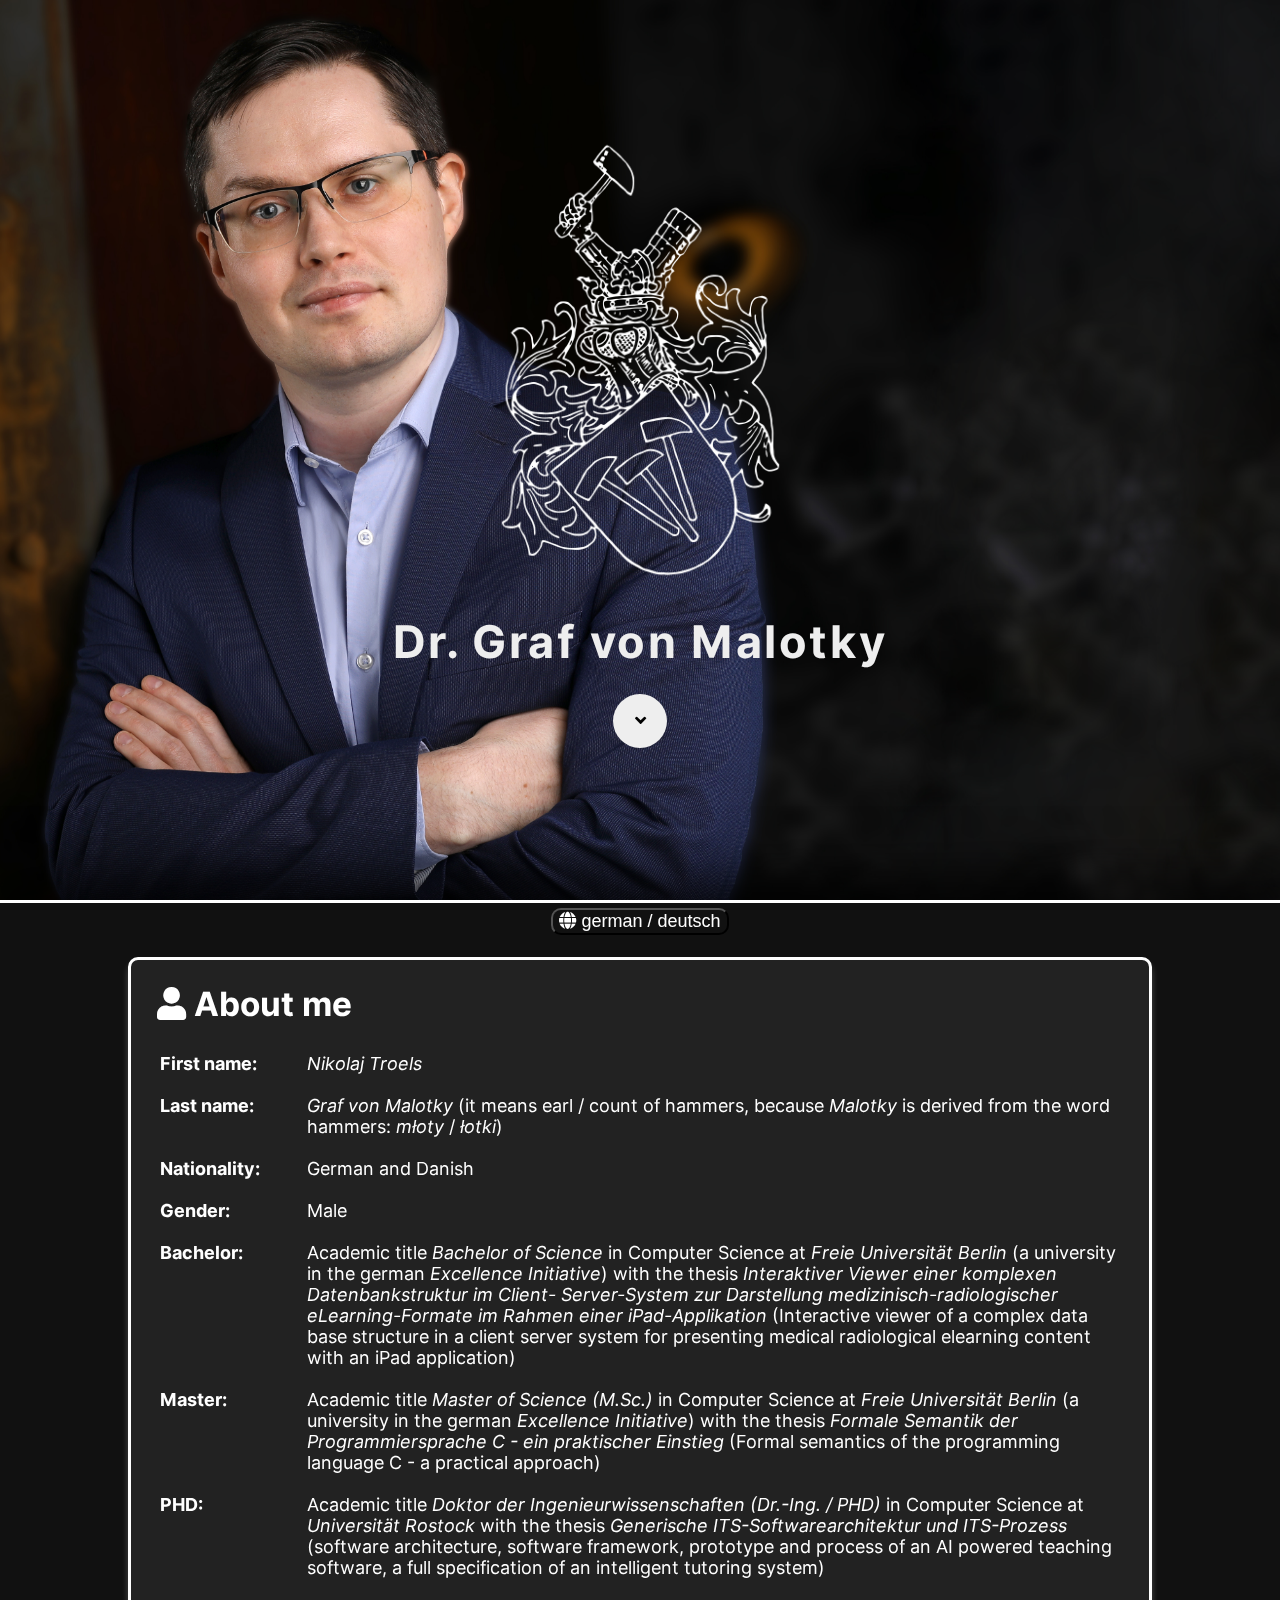
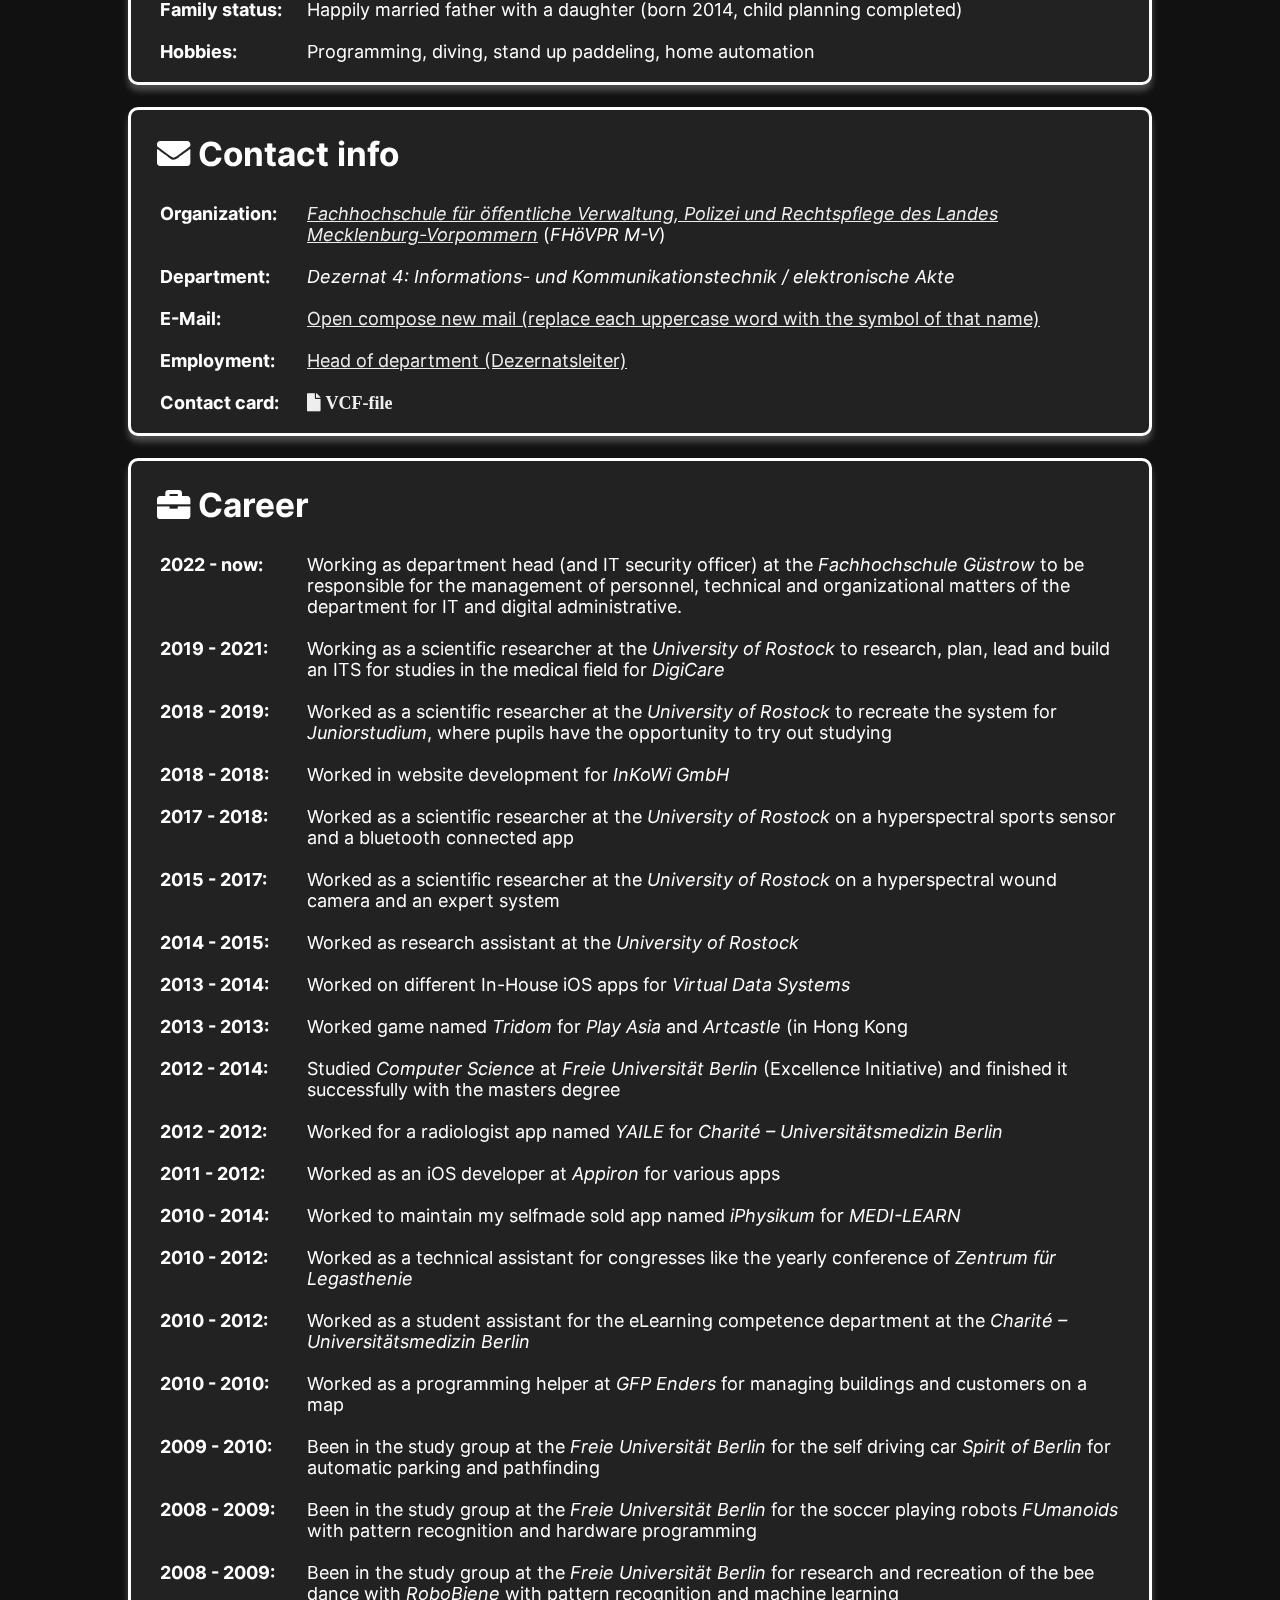
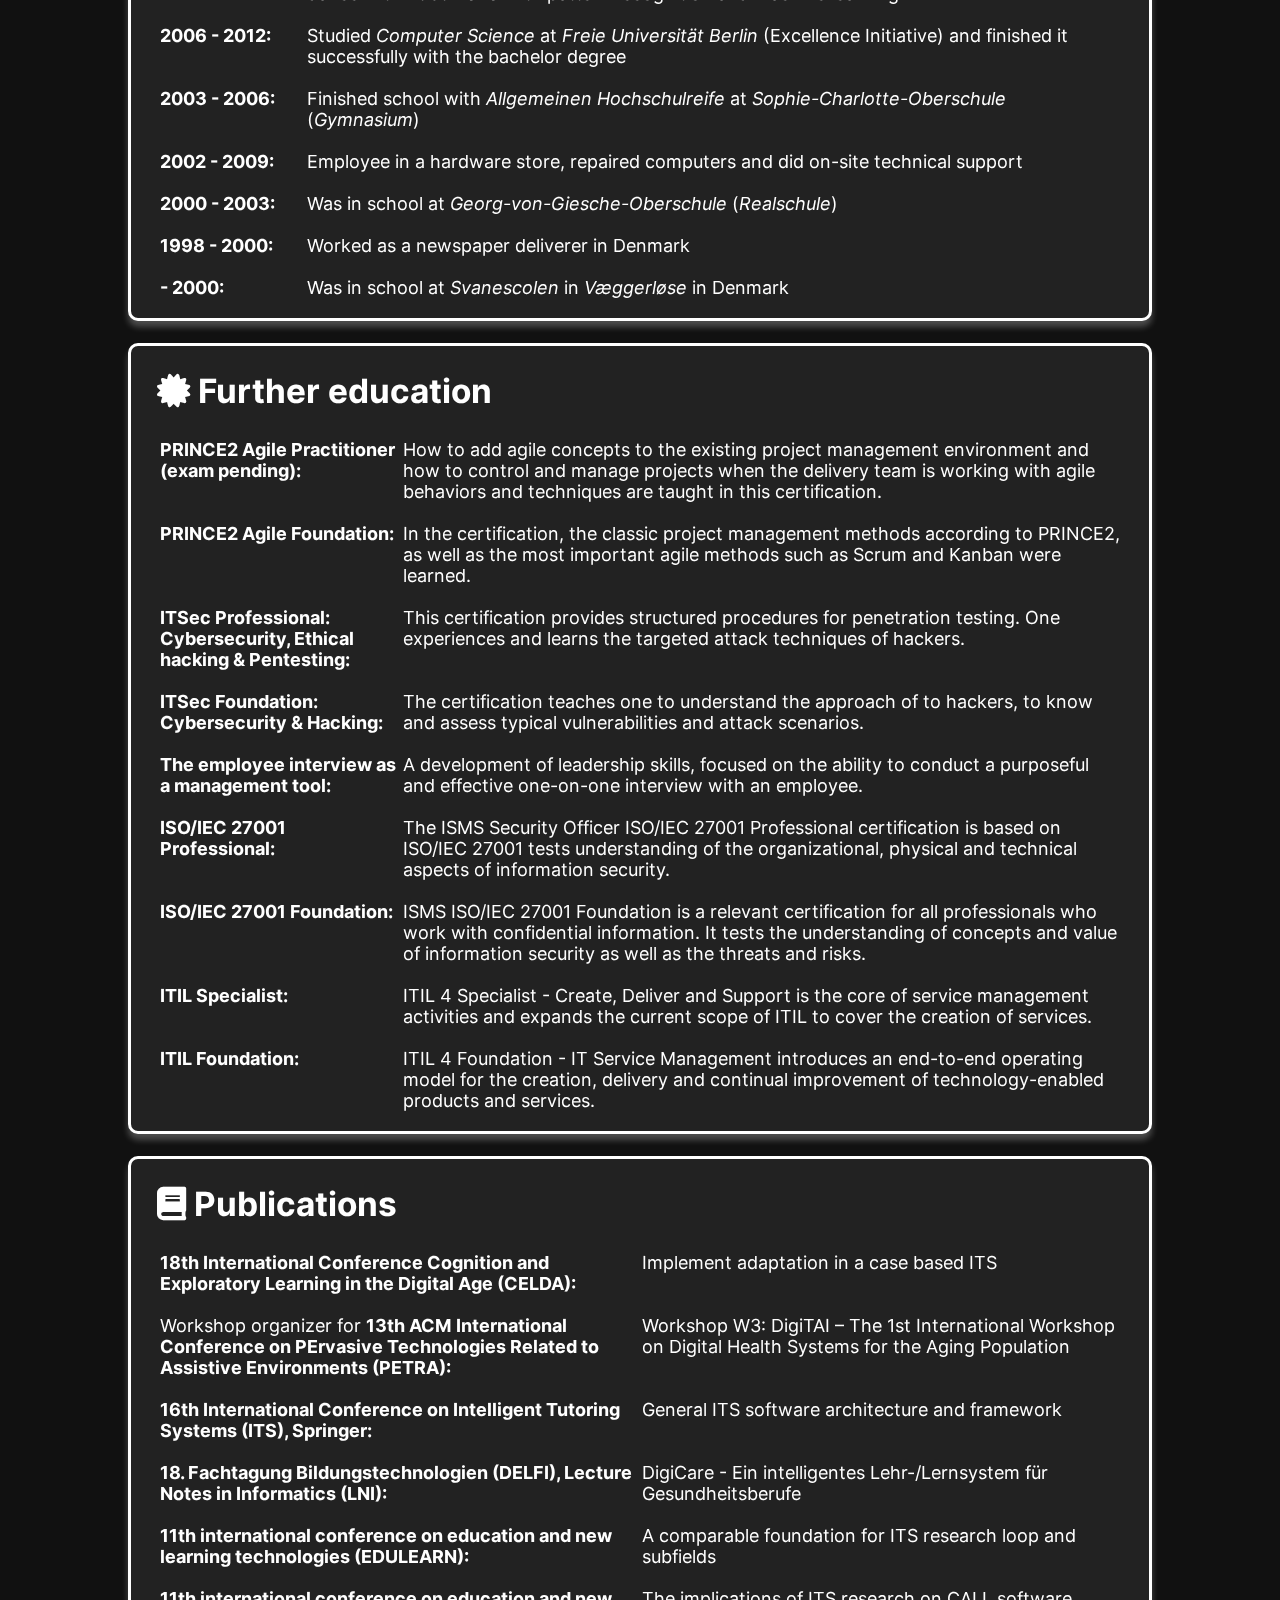
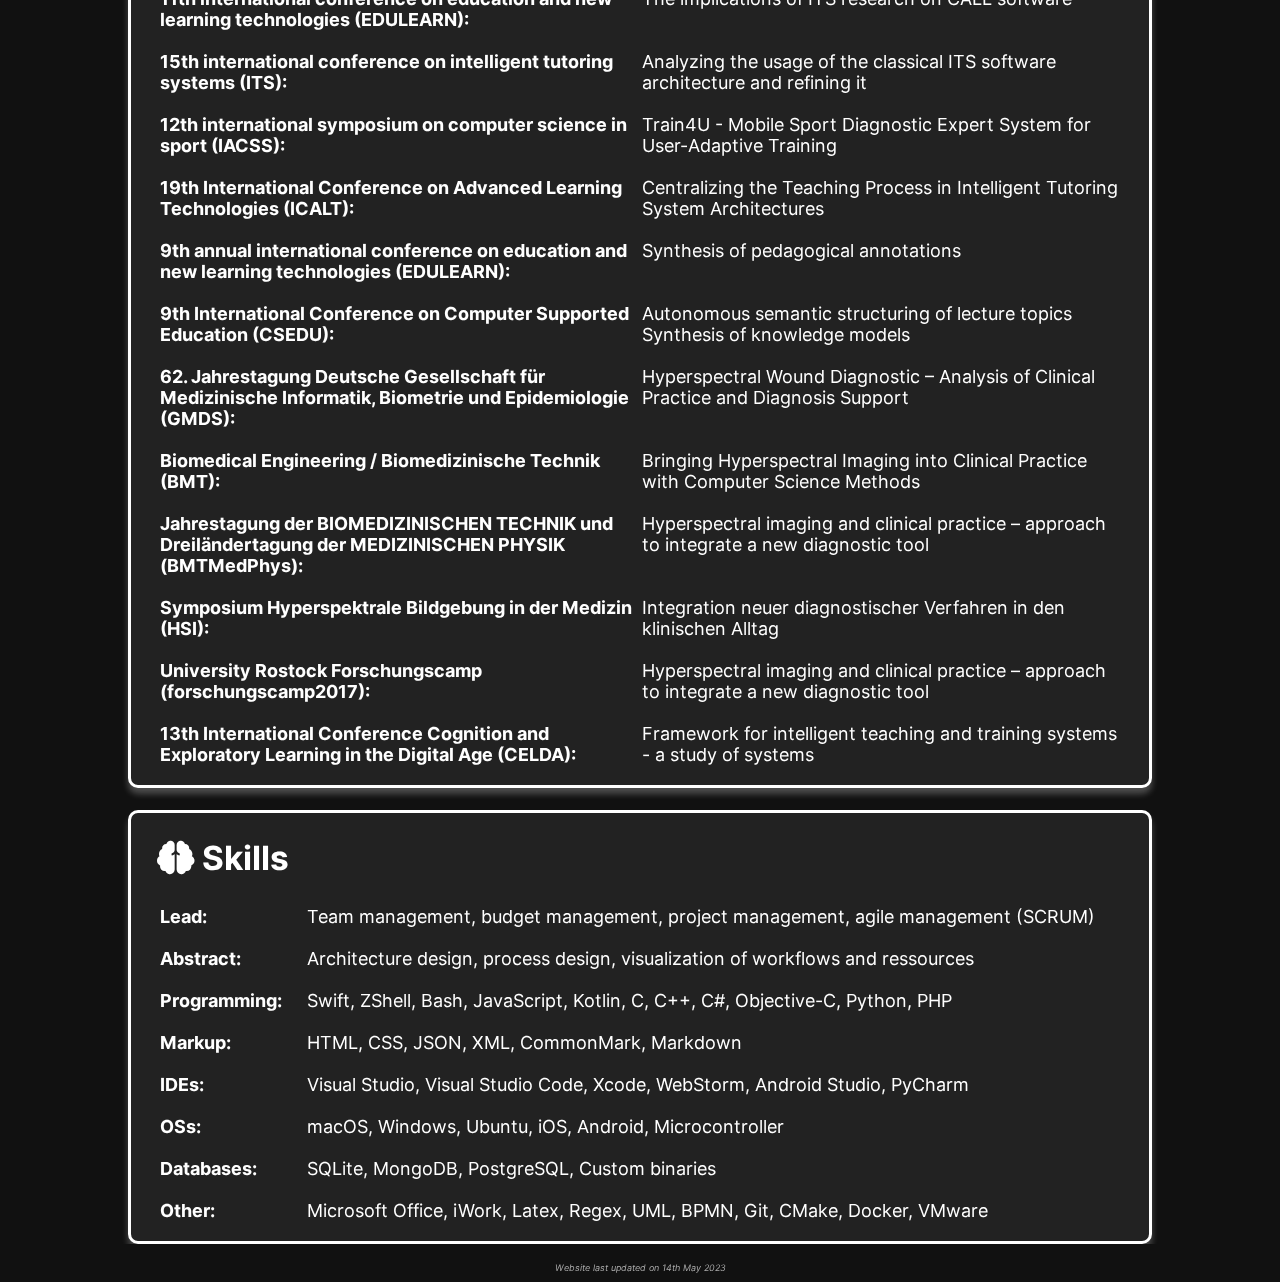
==== index.html @ 024a84c4 "Fixed text error in certificates" ====
<!doctype html>

<html lang="en">

<head>
	<meta charset="UTF-8" />
	<meta name="description" content="This is the homepage of Nikolaj Troels Graf von Malotky." />
	<meta name="robots" content="index, nofollow" />
	<meta name="viewport" content="width=device-width, initial-scale=1.0, maximum-scale=1.0, user-scalable=0" />

	<!-- FavIcon -->
	<link rel="icon" href="images/favicon.ico" type="image/x-icon">

	<!-- Font Awesome v5.2.0 CSS -->
	<link href="font-awesome/css/fontawesome.css" rel="stylesheet" />
	<link href="font-awesome/css/solid.css" rel="stylesheet" /> <!-- Only needed for solid icons -->

	<!-- CSS -->
	<link rel="stylesheet" type="text/css" media="all" href="style.css" />

	<!-- My javascript file -->
	<script type="text/javascript" src="script.js"></script>

	<title>Homepage of Graf von Malotky</title>
</head>

<body onload="initializeWebsite()">
	<!-- Header area -->
	<div id="header-div">
		<div id="center">
			<img id="logo" src="images/emblem-white.png" alt="Stylized family emblem">
			<h1 id="name-h1">Dr. Graf von Malotky</h1>
			<div id="scroll-down-div" class="fade-in" onclick="scrollToMainContent()">
				<i class="fas fa-angle-down"></i>
			</div>
		</div>
		<div id="carousel-div">
			<img srcset="images/background1-w640.png 640w, images/background1-w1080.png 1080w, images/background1-w2000.png 2000w" sizes="(max-width: 640px) 640px, (max-width: 1080px) 1080px, (max-width: 2000px) 2000px">
			<img srcset="images/background2-w640.png 640w, images/background2-w1080.png 1080w, images/background2-w2000.png 2000w" sizes="(max-width: 640px) 640px, (max-width: 1080px) 1080px, (max-width: 2000px) 2000px">
		</div>
	</div>
	
	<!-- Main Content area -->
	<div id="main-content-div">
		<div id="languagediv">
			<button id="languagebutton" onclick="location.href='/index_de.html'"><i class="fas fa-globe"></i> german / deutsch</button>
		</div>

		<div class="section">
			<h1><i class="fas fa-user"></i> About me</h1>
			<table>
				<tr>
					<td class="left15"><strong>First name:</strong></td>
					<td class="right85"><em>Nikolaj Troels</em></td>
				</tr>
				<tr>
					<td><strong>Last name:</strong></td>
					<td><em>Graf von Malotky</em> (it means earl / count of hammers, because <em>Malotky</em> is derived from the word hammers: <em>młoty</em> / <em>łotki</em>)</td>
				</tr>
				<tr>
					<td><strong>Nationality:</strong></td>
					<td>German and Danish</td>
				<tr>
					<td><strong>Gender:</strong></td>
					<td>Male</td>
				</tr>
				<tr>
					<td><strong>Bachelor:</strong></td>
					<td>Academic title <em>Bachelor of Science</em> in Computer Science at <em>Freie Universität Berlin</em> (a university in the german <em>Excellence Initiative</em>) with the thesis <em>Interaktiver Viewer einer komplexen Datenbankstruktur im Client- Server-System zur Darstellung medizinisch-radiologischer eLearning-Formate im Rahmen einer iPad-Applikation</em> (Interactive viewer of a complex data base structure in a client server system for presenting medical radiological elearning content with an iPad application)</td>
				</tr>
				<tr>
					<td><strong>Master:</strong></td>
					<td>Academic title <em>Master of Science (M.Sc.)</em> in Computer Science at <em>Freie Universität Berlin</em> (a university in the german <em>Excellence Initiative</em>) with the thesis <em>Formale Semantik der Programmiersprache C - ein praktischer Einstieg</em> (Formal semantics of the programming language C - a practical approach)</td>
				</tr>
				<tr>
					<td><strong>PHD:</strong></td>
					<td>Academic title <em>Doktor der Ingenieurwissenschaften (Dr.-Ing. / PHD)</em> in Computer Science at <em>Universität Rostock</em> with the thesis <em>Generische ITS-Softwarearchitektur und ITS-Prozess</em> (software architecture, software framework, prototype and process of an AI powered teaching software, a full specification of an intelligent tutoring system)</td>
				</tr>
				<tr>
					<td><strong>Family status:</strong></td>
					<td>Happily married father with a daughter (born 2014, child planning completed)</td>
				</tr>
				<tr>
					<td><strong>Hobbies:</strong></td>
					<td>Programming, diving, stand up paddeling, home automation</td>
				</tr>
			</table>
		</div>

		<div class="section">
			<h1><i class="fas fa-envelope"></i> Contact info</h1>
			<table>
				<tr>
					<td class="left15"><strong>Organization:</strong></td>
					<td class="right85"><a href="https://www.fh-guestrow.de"><em>Fachhochschule für öffentliche Verwaltung, Polizei und Rechtspflege des Landes Mecklenburg-Vorpommern</em></a> (<em>FHöVPR M-V</em>)</td>
				</tr>
				<tr>
					<td><strong>Department:</strong></td>
					<td><em>Dezernat 4: Informations- und Kommunikationstechnik / elektronische Akte</em></td>
				</tr>
				<tr>
					<td><strong>E-Mail:</strong></td>
					<td><a href="mailto:nDOTgrafUNDERSCOREvonUNDERSCOREmalotkyATfhMINUSguestrowDOTde">Open compose new mail (replace each uppercase word with the symbol of that name)</a></td>
				</tr>
				<tr>
					<td><strong>Employment:</strong></td>
					<td><a href="http://www.fh-guestrow.de/hochschule/orgafh/?typ=box">Head of department (Dezernatsleiter)</a></td>
				</tr>
				<tr>
					<td><strong>Contact card:</strong></td>
					<td><a href="contact-card.vcf" download="Graf_von_Malotky.vcf"><i class="fa fa-file"> VCF-file</i></a></td>
				</tr>
			</table>
		</div>

		<div class="section">
			<h1><i class="fas fa-briefcase"></i> Career</h1>
			<table>
				<tr>
					<td class="left15"><strong>2022 - now:</strong></td>
					<td class="right85">Working as department head (and IT security officer) at the <em>Fachhochschule Güstrow</em> to be responsible for the management of personnel, technical and organizational matters of the department for IT and digital administrative.</td>
				</tr>
				<tr>
					<td><strong>2019 - 2021:</strong></td>
					<td>Working as a scientific researcher at the <em>University of Rostock</em> to research, plan, lead and build an ITS for studies in the medical field for <em>DigiCare</em></td>
				</tr>
				<tr>
					<td><strong>2018 - 2019:</strong></td>
					<td>Worked as a scientific researcher at the <em>University of Rostock</em> to recreate the system for <em>Juniorstudium</em>, where pupils have the opportunity to try out studying</td>
				</tr>
				<tr>
					<td><strong>2018 - 2018:</strong></td>
					<td>Worked in website development for <em>InKoWi GmbH</em></td>
				</tr>
				<tr>
					<td><strong>2017 - 2018:</strong></td>
					<td>Worked as a scientific researcher at the <em>University of Rostock</em> on a hyperspectral sports sensor and a bluetooth connected app</td>
				</tr>
				<tr>
					<td><strong>2015 - 2017:</strong></td>
					<td>Worked as a scientific researcher at the <em>University of Rostock</em> on a hyperspectral wound camera and an expert system</td>
				</tr>
				<tr>
					<td><strong>2014 - 2015:</strong></td>
					<td>Worked as research assistant at the <em>University of Rostock</em></td>
				</tr>
				<tr>
					<td><strong>2013 - 2014:</strong></td>
					<td>Worked on different In-House iOS apps for <em>Virtual Data Systems</em></td>
				</tr>
				<tr>
					<td><strong>2013 - 2013:</strong></td>
					<td>Worked game named <em>Tridom</em> for <em>Play Asia</em> and <em>Artcastle</em> (in Hong Kong</td>
				</tr>
				<tr>
					<td><strong>2012 - 2014:</strong></td>
					<td>Studied <em>Computer Science</em> at <em>Freie Universität Berlin</em> (Excellence Initiative) and finished it successfully with the masters degree</td>
				</tr>
				<tr>
					<td><strong>2012 - 2012:</strong></td>
					<td>Worked for a radiologist app named <em>YAILE</em> for <em>Charité – Universitätsmedizin Berlin</em></td>
				</tr>
				<tr>
					<td><strong>2011 - 2012:</strong></td>
					<td>Worked as an iOS developer at <em>Appiron</em> for various apps</td>
				</tr>
				<tr>
					<td><strong>2010 - 2014:</strong></td>
					<td>Worked to maintain my selfmade sold app named <em>iPhysikum</em> for <em>MEDI-LEARN</em></td>
				</tr>
				<tr>
					<td><strong>2010 - 2012:</strong></td>
					<td>Worked as a technical assistant for congresses like the yearly conference of <em>Zentrum für Legasthenie</em></td>
				</tr>
				<tr>
					<td><strong>2010 - 2012:</strong></td>
					<td>Worked as a student assistant for the eLearning competence department at the <em>Charité – Universitätsmedizin Berlin</em></td>
				</tr>
				<tr>
					<td><strong>2010 - 2010:</strong></td>
					<td>Worked as a programming helper at <em>GFP Enders</em> for managing buildings and customers on a map</td>
				</tr>
				<tr>
					<td><strong>2009 - 2010:</strong></td>
					<td>Been in the study group at the <em>Freie Universität Berlin</em> for the self driving car <em>Spirit of Berlin</em> for automatic parking and pathfinding</td>
				</tr>
				<tr>
					<td><strong>2008 - 2009:</strong></td>
					<td>Been in the study group at the <em>Freie Universität Berlin</em> for the soccer playing robots <em>FUmanoids</em> with pattern recognition and hardware programming</td>
				</tr>
				<tr>
					<td><strong>2008 - 2009:</strong></td>
					<td>Been in the study group at the <em>Freie Universität Berlin</em> for research and recreation of the bee dance with <em>RoboBiene</em> with pattern recognition and machine learning</td>
				</tr>
				<tr>
					<td><strong>2006 - 2012:</strong></td>
					<td>Studied <em>Computer Science</em> at <em>Freie Universität Berlin</em> (Excellence Initiative) and finished it successfully with the bachelor degree</td>
				</tr>
				<tr>
					<td><strong>2003 - 2006:</strong></td>
					<td>Finished school with <em>Allgemeinen Hochschulreife</em> at <em>Sophie-Charlotte-Oberschule</em> (<em>Gymnasium</em>)</td>
				</tr>
				<tr>
					<td><strong>2002 - 2009:</strong></td>
					<td>Employee in a hardware store, repaired computers and did on-site technical support</td>
				</tr>
				<tr>
					<td><strong>2000 - 2003:</strong></td>
					<td>Was in school at <em>Georg-von-Giesche-Oberschule</em> (<em>Realschule</em>)</td>
				</tr>
				<tr>
					<td><strong>1998 - 2000:</strong></td>
					<td>Worked as a newspaper deliverer in Denmark</td>
				</tr>
				<tr>
					<td><strong>- 2000:</strong></td>
					<td>Was in school at <em>Svanescolen</em> in <em>Væggerløse</em> in Denmark</td>
				</tr>
			</table>
		</div>

		<div class="section">
			<h1><i class="fas fa-certificate"></i> Further education</h1>
			<table>
				<tr>
					<td class="left25"><strong>PRINCE2 Agile Practitioner (exam pending):</strong></td>
					<td class="right75">How to add agile concepts to the existing project management environment and how to control and manage projects when the delivery team is working with agile behaviors and techniques are taught in this certification.</td>
				</tr>
				<tr>
					<td><strong>PRINCE2 Agile Foundation:</strong></td>
					<td>In the certification, the classic project management methods according to PRINCE2, as well as the most important agile methods such as Scrum and Kanban were learned.</td>
				</tr>
				<tr>
					<td><strong>ITSec Professional: Cybersecurity, Ethical hacking & Pentesting:</strong></td>
					<td>This certification provides structured procedures for penetration testing. One experiences and learns the targeted attack techniques of hackers.</td>
				</tr>
				<tr>
					<td><strong>ITSec Foundation: Cybersecurity & Hacking:</strong></td>
					<td>The certification teaches one to understand the approach of to hackers, to know and assess typical vulnerabilities and attack scenarios.</td>
				</tr>
				<tr>
					<td><strong>The employee interview as a management tool:</strong></td>
					<td>A development of leadership skills, focused on the ability to conduct a purposeful and effective one-on-one interview with an employee.</td>
				</tr>
				<tr>
					<td><strong>ISO/IEC 27001 Professional:</strong></td>
					<td>The ISMS Security Officer ISO/IEC 27001 Professional certification is based on ISO/IEC 27001 tests understanding of the organizational, physical and technical aspects of information security.</td>
				</tr>
				<tr>
					<td><strong>ISO/IEC 27001 Foundation:</strong></td>
					<td>ISMS ISO/IEC 27001 Foundation is a relevant certification for all professionals who work with confidential information. It tests the understanding of concepts and value of information security as well as the threats and risks.</td>
				</tr>
				<tr>
					<td><strong>ITIL Specialist:</strong></td>
					<td>ITIL 4 Specialist - Create, Deliver and Support is the core of service management activities and expands the current scope of ITIL to cover the creation of services.</td>
				</tr>
				<tr>
					<td><strong>ITIL Foundation:</strong></td>
					<td>ITIL 4 Foundation - IT Service Management introduces an end-to-end operating model for the creation, delivery and continual improvement of technology-enabled products and services.</td>
				</tr>
			</table>
		</div>

		<div class="section">
			<h1><i class="fas fa-book"></i> Publications</h1>
			<table>
				<tr>
					<td class="half"><strong>18th International Conference Cognition and Exploratory Learning in the Digital Age (CELDA):</strong></td>
					<td class="half">Implement adaptation in a case based ITS</td>
				</tr>
				<tr>
					<td>Workshop organizer for <strong>13th ACM International Conference on PErvasive Technologies Related to Assistive Environments (PETRA):</strong></td>
					<td>Workshop W3: DigiTAI – The 1st International Workshop on Digital Health Systems for the Aging Population</td>
				</tr>
				<tr>
					<td><strong>16th International Conference on Intelligent Tutoring Systems (ITS), Springer:</strong></td>
					<td>General ITS software architecture and framework</td>
				</tr>
				<tr>
					<td><strong>18. Fachtagung Bildungstechnologien (DELFI), Lecture Notes in Informatics (LNI):</strong></td>
					<td>DigiCare - Ein intelligentes Lehr-/Lernsystem für Gesundheitsberufe</td>
				</tr>
				<tr>
					<td><strong>11th international conference on education and new learning technologies (EDULEARN):</strong></td>
					<td>A comparable foundation for ITS research loop and subfields</td>
				</tr>
				<tr>
					<td><strong>11th international conference on education and new learning technologies (EDULEARN):</strong></td>
					<td>The implications of ITS research on CALL software</td>
				</tr>
				<tr>
					<td><strong>15th international conference on intelligent tutoring systems (ITS):</strong></td>
					<td>Analyzing the usage of the classical ITS software architecture and refining it</td>
				</tr>
				<tr>
					<td><strong>12th international symposium on computer science in sport (IACSS):</strong></td>
					<td>Train4U - Mobile Sport Diagnostic Expert System for User-Adaptive Training</td>
				</tr>
				<tr>
					<td><strong>19th International Conference on Advanced Learning Technologies (ICALT):</strong></td>
					<td>Centralizing the Teaching Process in Intelligent Tutoring System Architectures</td>
				</tr>
				<tr>
					<td><strong>9th annual international conference on education and new learning technologies (EDULEARN):</strong></td>
					<td>Synthesis of pedagogical annotations</td>
				</tr>
				<tr>
					<td><strong>9th International Conference on Computer Supported Education (CSEDU):</strong></td>
					<td>Autonomous semantic structuring of lecture topics Synthesis of knowledge models</td>
				</tr>
				<tr>
					<td><strong>62. Jahrestagung Deutsche Gesellschaft für Medizinische Informatik, Biometrie und Epidemiologie (GMDS):</strong></td>
					<td>Hyperspectral Wound Diagnostic – Analysis of Clinical Practice and Diagnosis Support</td>
				</tr>
				<tr>
					<td><strong>Biomedical Engineering / Biomedizinische Technik (BMT):</strong></td>
					<td>Bringing Hyperspectral Imaging into Clinical Practice with Computer Science Methods</td>
				</tr>
				<tr>
					<td><strong>Jahrestagung der BIOMEDIZINISCHEN TECHNIK und Dreiländertagung der MEDIZINISCHEN PHYSIK (BMTMedPhys):</strong></td>
					<td>Hyperspectral imaging and clinical practice – approach to integrate a new diagnostic tool</td>
				</tr>
				<tr>
					<td><strong>Symposium Hyperspektrale Bildgebung in der Medizin (HSI):</strong></td>
					<td>Integration neuer diagnostischer Verfahren in den klinischen Alltag</td>
				</tr>
				<tr>
					<td><strong>University Rostock Forschungscamp (forschungscamp2017):</strong></td>
					<td>Hyperspectral imaging and clinical practice – approach to integrate a new diagnostic tool</td>
				</tr>
				<tr>
					<td><strong>13th International Conference Cognition and Exploratory Learning in the Digital Age (CELDA):</strong></td>
					<td>Framework for intelligent teaching and training systems - a study of systems</td>
				</tr>
			</table>
		</div>

		<div class="section">
			<h1><i class="fas fa-brain"></i> Skills</h1>
			<table>
				<tr>
					<td class="left15"><strong>Lead:</strong></td>
					<td class="right85">Team management, budget management, project management, agile management (SCRUM)</td>
				</tr>
				<tr>
					<td><strong>Abstract:</strong></td>
					<td>Architecture design, process design, visualization of workflows and ressources</td>
				</tr>
				<tr>
					<td><strong>Programming:</strong></td>
					<td>Swift, ZShell, Bash, JavaScript, Kotlin, C, C++, C#, Objective-C, Python, PHP</td>
				</tr>
				<tr>
					<td><strong>Markup:</strong></td>
					<td>HTML, CSS, JSON, XML, CommonMark, Markdown</td>
				</tr>
				<tr>
					<td><strong>IDEs:</strong></td>
					<td>Visual Studio, Visual Studio Code, Xcode, WebStorm, Android Studio, PyCharm</td>
				</tr>
				<tr>
					<td><strong>OSs:</strong></td>
					<td>macOS, Windows, Ubuntu, iOS, Android, Microcontroller</td>
				</tr>
				<tr>
					<td><strong>Databases:</strong></td>
					<td>SQLite, MongoDB, PostgreSQL, Custom binaries</td>
				</tr>
				<tr>
					<td><strong>Other:</strong></td>
					<td>Microsoft Office, iWork, Latex, Regex, UML, BPMN, Git, CMake, Docker, VMware</td>
				</tr>
			</table>
		</div>
	</div>

	<!-- Footer area -->
	<div id="footer-div">Website last updated on 14th May 2023</div>
</body>

</html>
---- font-awesome/css/solid.css ----
/*!
 * Font Awesome Free 5.2.0 by @fontawesome - https://fontawesome.com
 * License - https://fontawesome.com/license (Icons: CC BY 4.0, Fonts: SIL OFL 1.1, Code: MIT License)
 */
@font-face {
  font-family: 'Font Awesome 5 Free';
  font-style: normal;
  font-weight: 900;
  src: url("../webfonts/fa-solid-900.eot");
  src: url("../webfonts/fa-solid-900.eot?#iefix") format("embedded-opentype"), url("../webfonts/fa-solid-900.woff2") format("woff2"), url("../webfonts/fa-solid-900.woff") format("woff"), url("../webfonts/fa-solid-900.ttf") format("truetype"), url("../webfonts/fa-solid-900.svg#fontawesome") format("svg"); }

.fa,
.fas {
  font-family: 'Font Awesome 5 Free';
  font-weight: 900; }
---- style.css ----
/* ID SELECTORS */

#header-div {
	position: absolute;
	width: 100vw;
	height: 100vh;
	text-align: center;
	top: 0px;
	left: 0px;
}

#center {
	position: sticky;
	top: 0px;
}

#logo {
	position: relative;
	height: 50vh;
	margin-top: 15vh;
	animation:fade-in-from-top-move 1s ease-out forwards;
}

#name-h1 {
	position: relative;
	font-size: 5vh;
	line-height: 1.0;
	letter-spacing: 0.2vw;
	color: #eeeeee;
	animation:fade-in-from-bottom-move 1s ease-out forwards;
}

#scroll-down-div {
	position: relative;
	width: 3em;
	border-radius: 2em;
	font-size: 1em;
	line-height: 3em;
	text-align: center;
	margin: 1em auto 0; /* top, (right & left), bottom) */
	background-color: #eeeeee;
	color: #000000;
	animation:fade-in-from-bottom-move 1s ease-out forwards;
}

#scroll-down-div:hover {
	background-color: #ffffff;
}

#carousel-div {
	position: fixed;
	top: 0;
	
	height: 100vh;
	width: 100vw;
	z-index: -1;
}

#carousel-div img {
	position: fixed;
	top: 0;
	left: 0;
	z-index: -1;
	height: 100%;
	width: 100%;
	object-fit: cover;
	object-position: center;
	opacity: 0;
}

#carousel-div img.new {
	z-index: 1;
	opacity: 1;
}

#carousel-div img.old {
	z-index: 2;
	opacity: 1;
}

#carousel-div img.fade-in {
	opacity: 1;
	transition: visibility 0s 1s, opacity 1s linear;
	visibility: visible;
}

#carousel-div img.fade-out {
	opacity: 0;
	transition: visibility 0s 1s, opacity 1s linear;
	visibility: hidden;
}

#main-content-div {
	background: #111111;
	width: 100vw;
	border-top: 3px solid #ffffff;
	margin: 100vh 0px 0px 0px;
	padding: 0px 0px 0px 0px;
	box-shadow: 0px -21px 47px 3px rgba(0,0,0,0.75);
}

#footer-div {
	font-size: 1vh; /* the visible text should be % of the height of the screen */
	color: #aaaaaa;
	background: #111111;
	font-style: italic;
	padding: 2vh 0px 1vh 0px;
	text-align: center;
}

#languagediv {
	text-align: center;
	padding-top: 0.5vh;
}

#languagebutton {
	background-color: transparent;
	color: #ffffff;
	font-size: 2vh;
	border-radius: 10px;
}

/* CLASS SELECTORS */

.section {
	background: #222222;
	border-radius: 10px;
	border: 0.25vw solid #ffffff;
	box-shadow: 0px 6px 6px 0px rgba(255, 255, 255, 0.25);
}

.left15 {
	width: 15%;
}

.right85 {
	width: 85%;
}

.left25 {
	width: 25%;
}

.right75 {
	width: 75%;
}

.half {
	width: 50%;
}

/* ELEMENT SELECTORS */

html {
	font-family: "TexGyreHeros", sans-serif;
	background: #111111;
}

body {
	font-size: 2vh;
	margin: 0px 0px 0px 0px;
	color: #ffffff;
}

a:link {
	color: #eeeeee;
}

a:visited {
	color: #eeeeee;
}

a:hover {
	color: #ffffff;
}

h1 {
	font-size: 3.7vh;
	line-height: 5vh;
}

table {
	table-layout: fixed;
	width: 100%;
}

td {
	padding-bottom: 2vh;
	word-wrap: break-word;
	vertical-align: text-top;
}

/* QUERIES */

/* Font */

@font-face {
	font-family: TexGyreHeros;
	src: url("font-inter/Inter-Regular.otf") format("opentype");
}

@font-face {
	font-family: TexGyreHeros;
	font-weight: bold;
	src: url("font-inter/Inter-Bold.otf") format("opentype");
}

@font-face {
	font-family: TexGyreHeros;
	font-style: italic;
	src: url("font-inter/Inter-Italic.otf") format("opentype")
}

@font-face {
	font-family: TexGyreHeros;
	font-style: italic;
	font-weight: bold;
	src: url("font-inter/Inter-BoldItalic.otf") format("opentype")
}

/* Media */

@media only screen and (max-width: 1000px) {
	.section {
		/* border is 0.25vw + 0.25vw */
		width: 92.5vw;
		margin: 2.5vh 2.5vw 0px 2.5vw;
		padding: 0 1vw 0px 1vw;
	}
	.nowrap-td {
		padding-right: 2px;
	}
}

@media only screen and (min-width: 1000px) {
	.section {
		/* border is 0.25vw + 0.25vw */
		width: 75.5vw;
		margin: 2.5vh 10vw 0px 10vw;
		padding: 0 2vw 0px 2vw;
	}
	.nowrap-td {
		padding-right: 10px;
	}
}

/* KEYFRAMES */

@keyframes fade-in {
	from {
		opacity: 0;
	}
	to {
		opacity: 1;
	}
}

@keyframes fade-in-from-top-move {
	from {
		top:-50px;
		opacity: 0;
	}
	to {
		top:0px;
		opacity: 1;
	}
}

@keyframes fade-in-from-bottom-move {
	from {
		top:50px;
		opacity: 0;
	}
	to {
		top:0px;
		opacity: 1;
	}
}
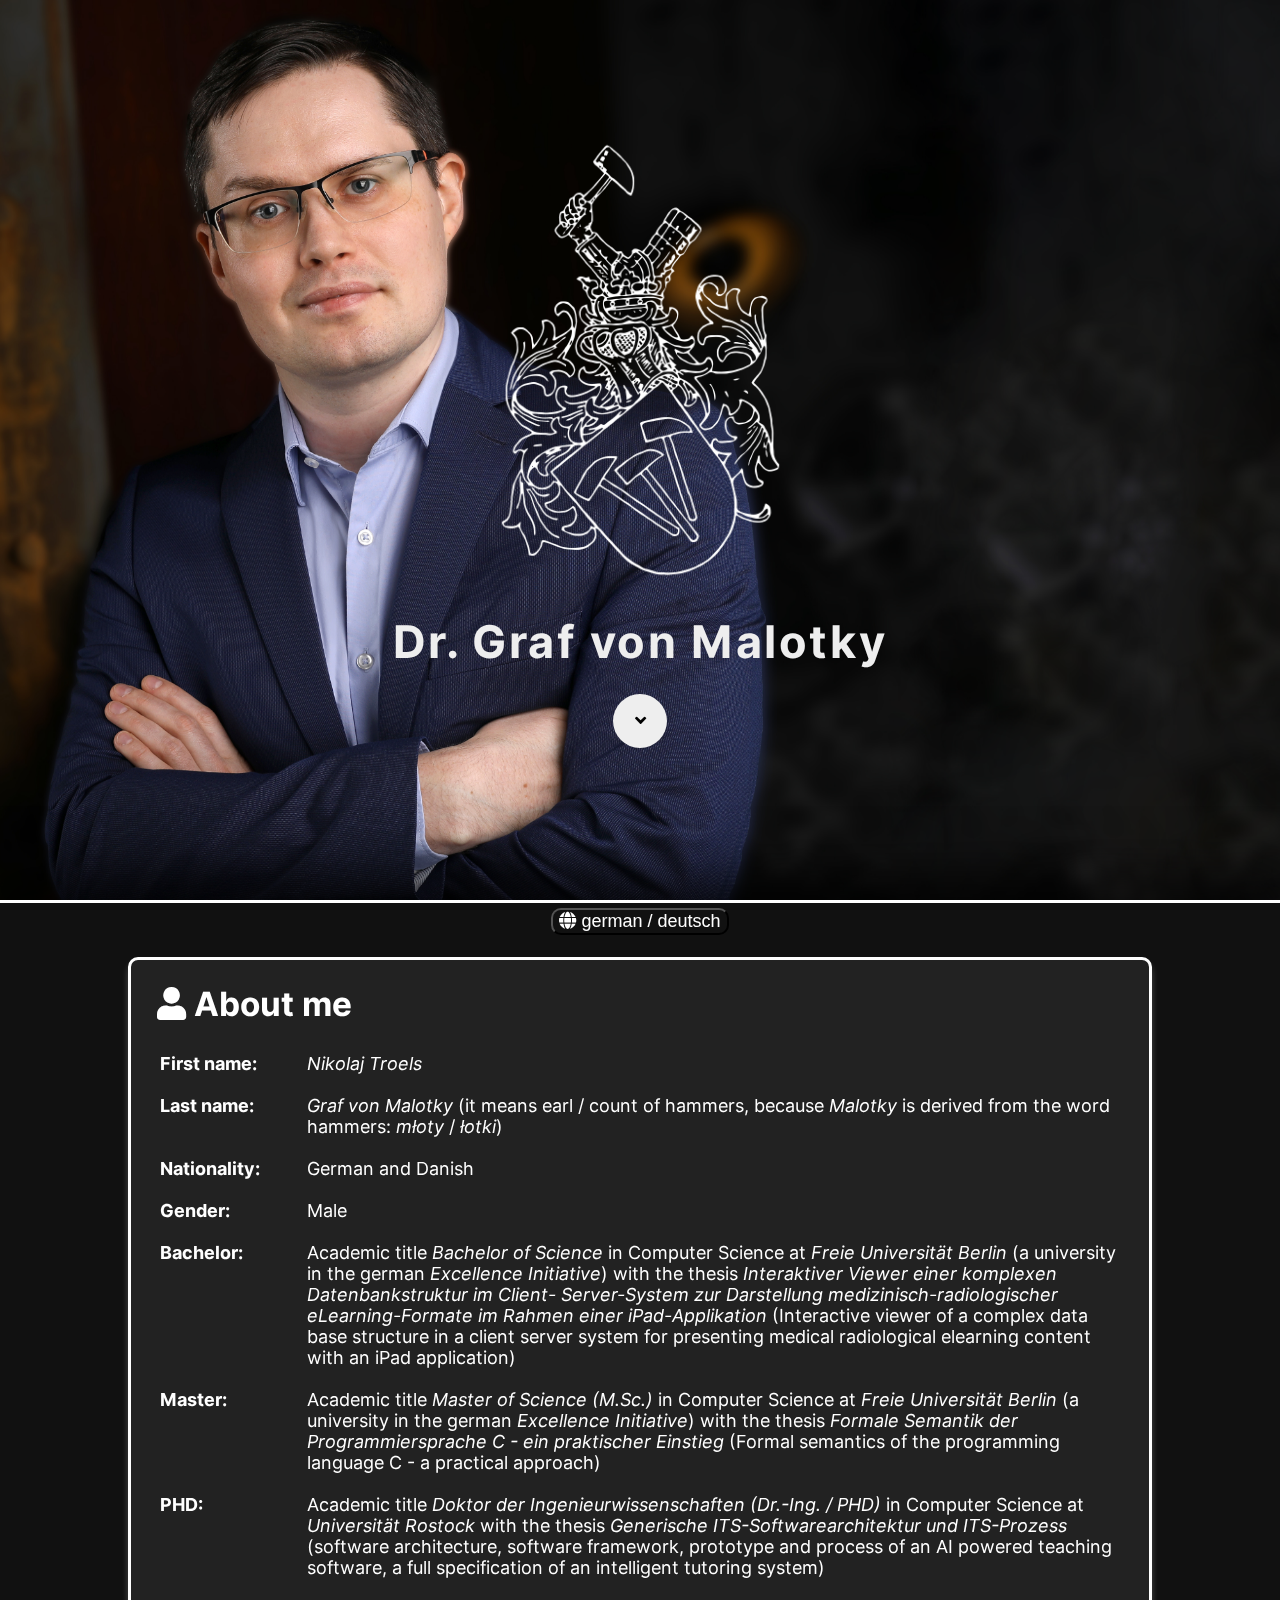
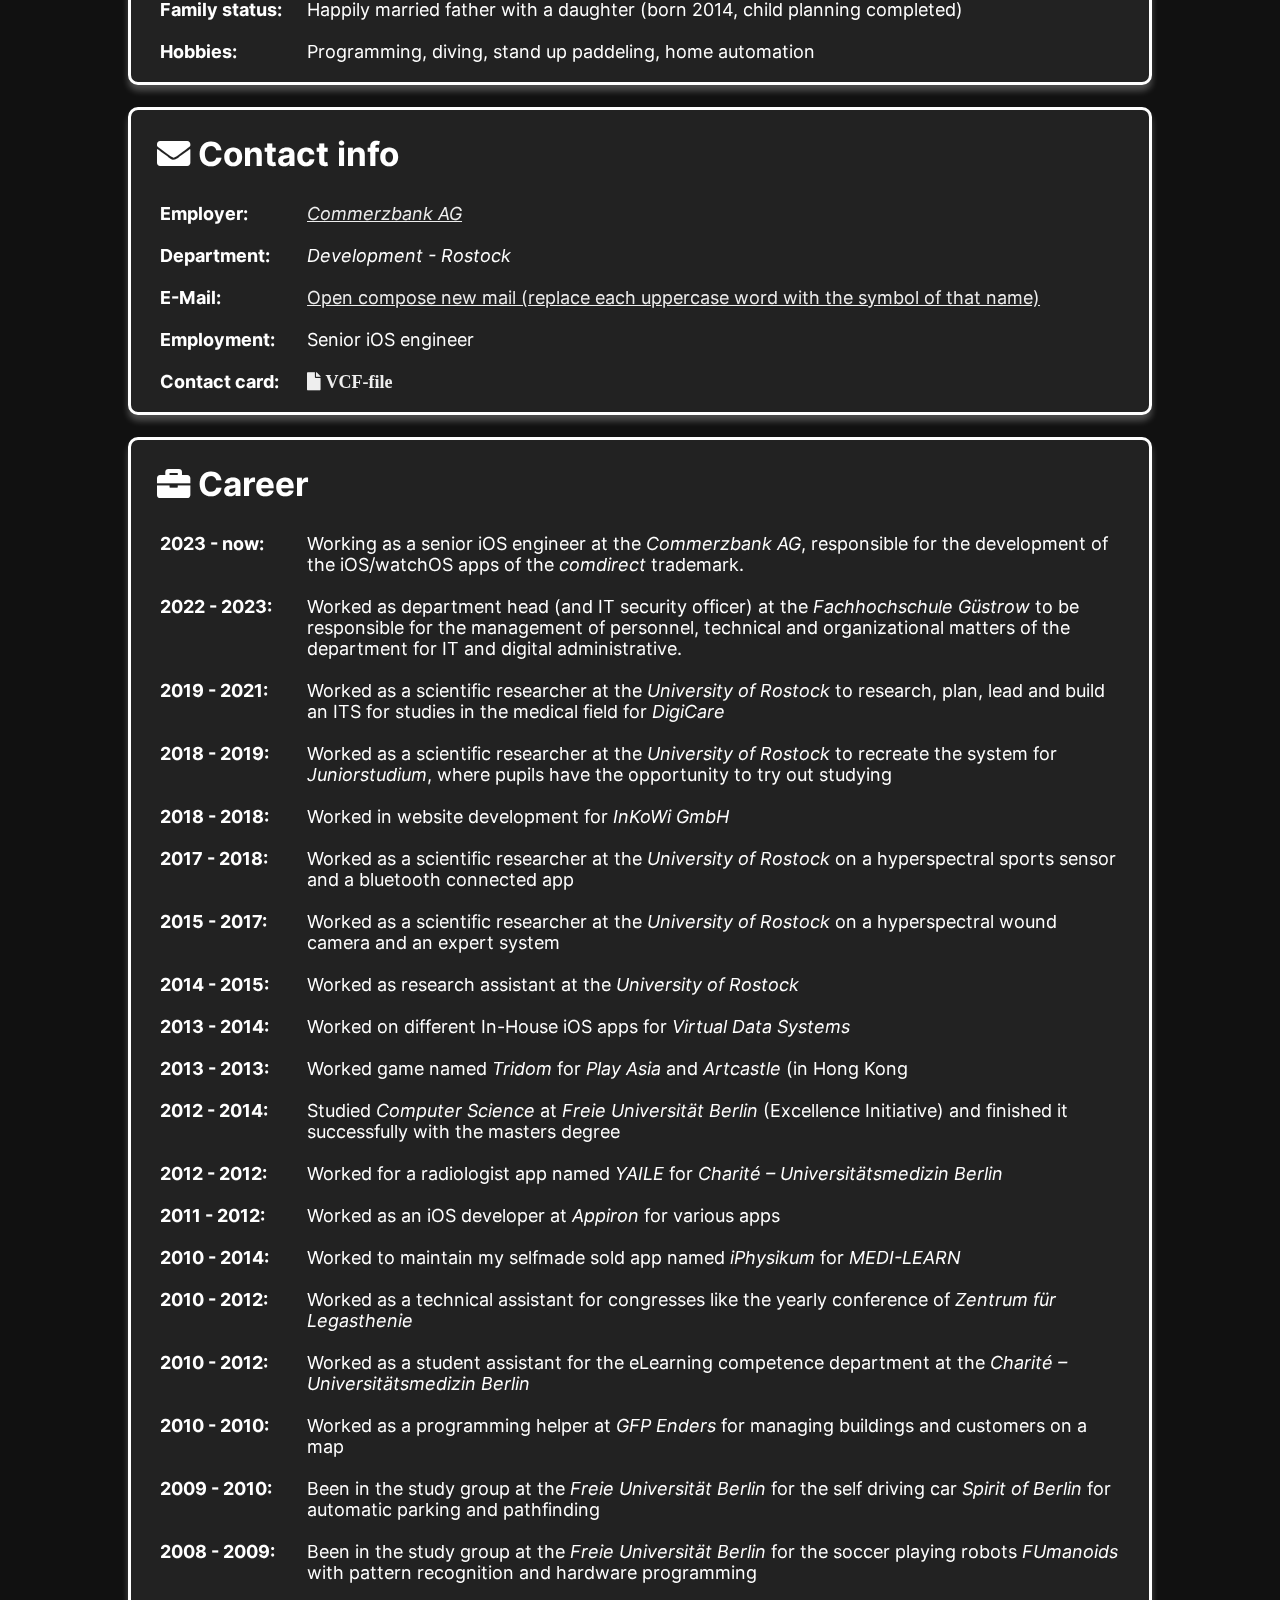
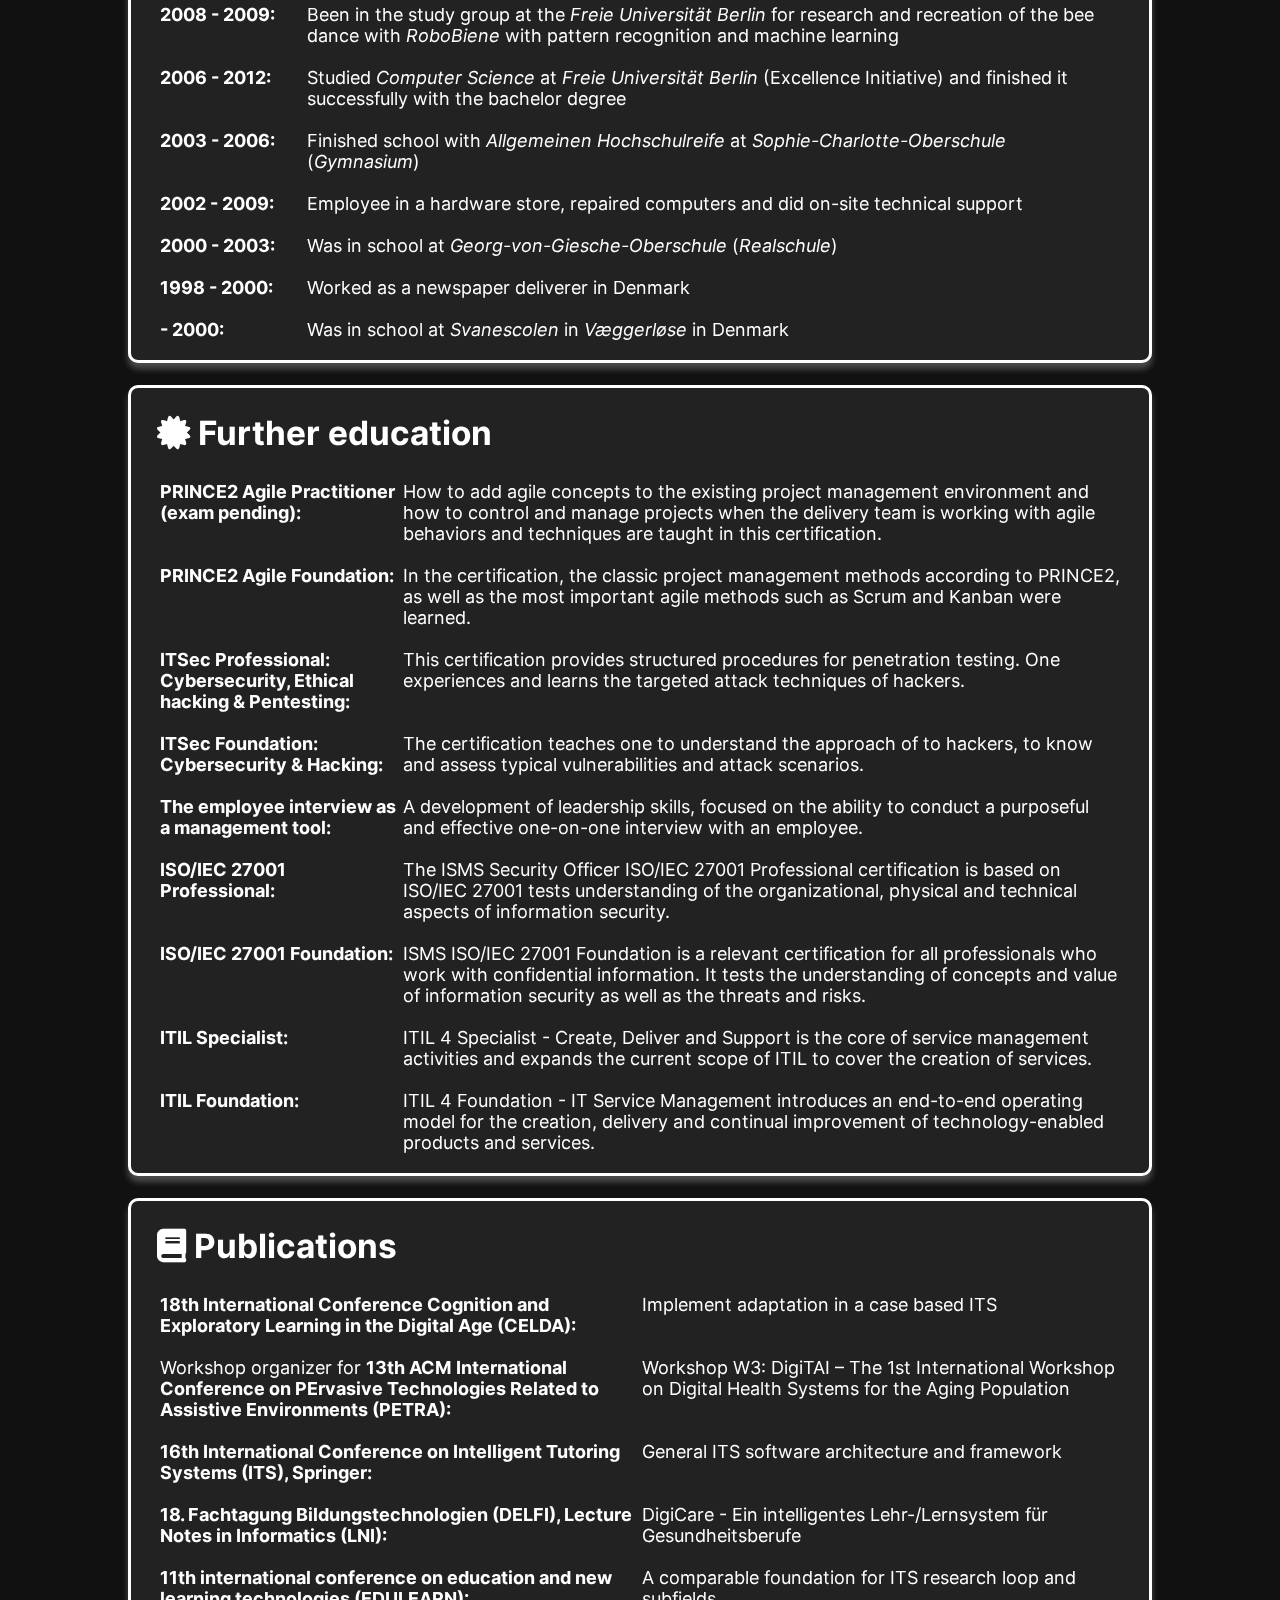
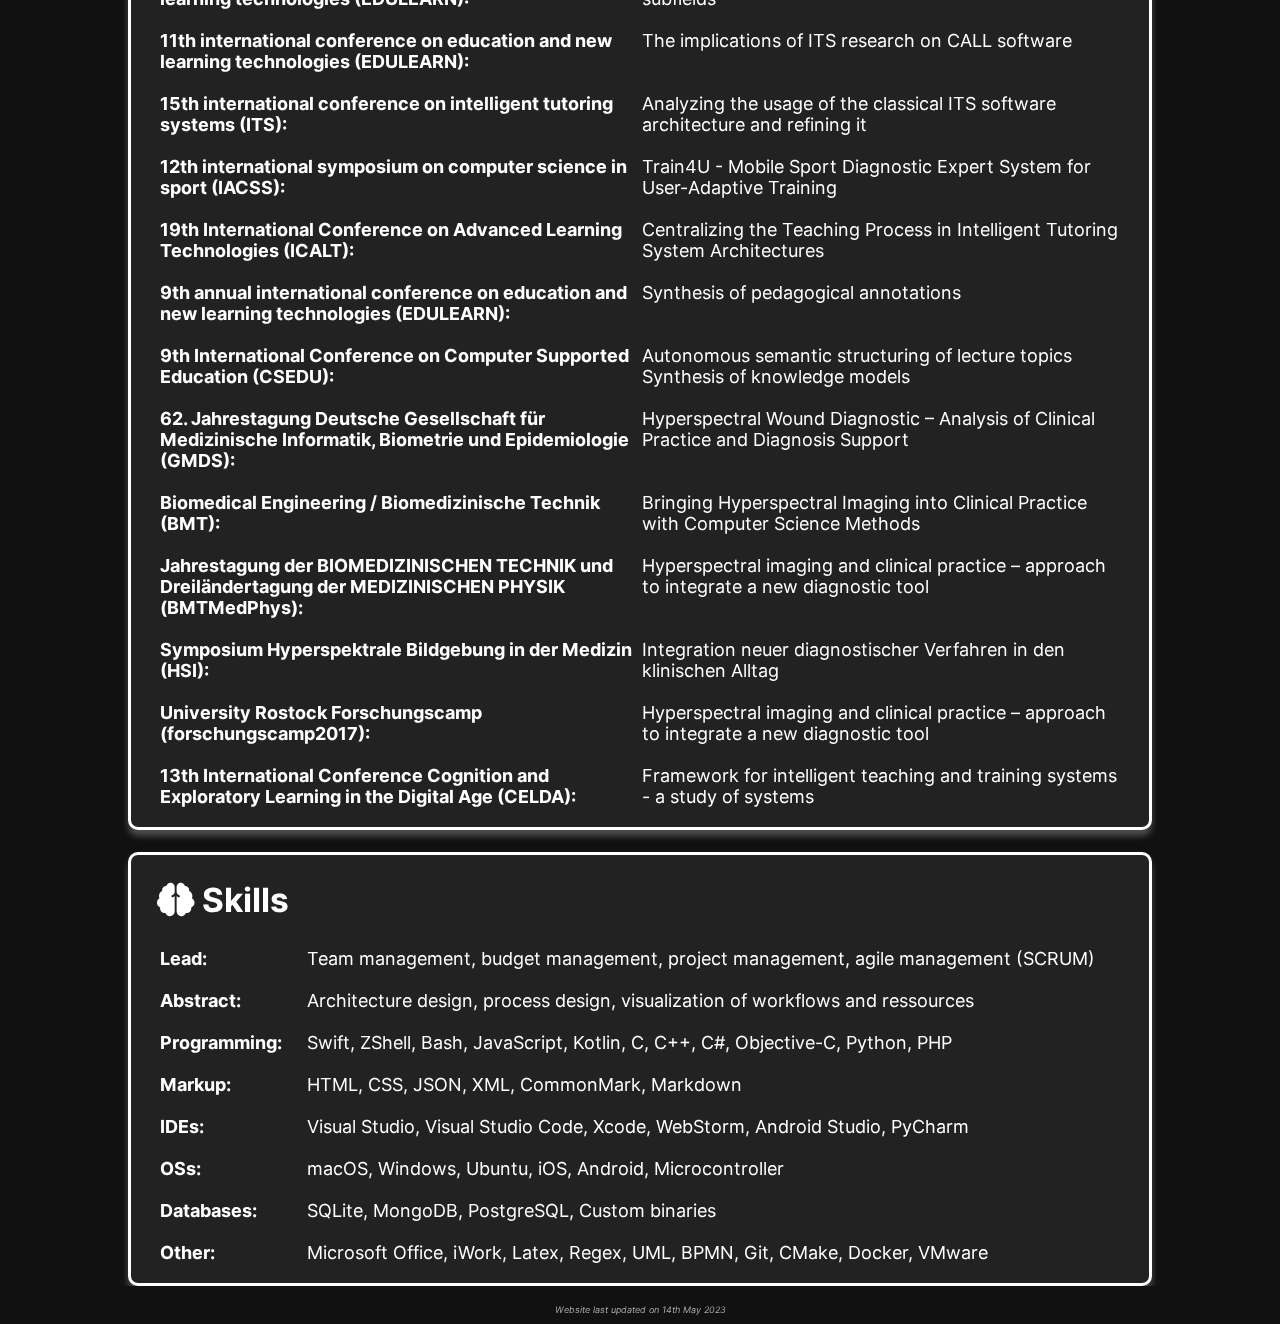
==== commit 00f74779: "Updated new employer" ====
--- a/index.html
+++ b/index.html
@@ -91,20 +91,20 @@
 			<h1><i class="fas fa-envelope"></i> Contact info</h1>
 			<table>
 				<tr>
-					<td class="left15"><strong>Organization:</strong></td>
-					<td class="right85"><a href="https://www.fh-guestrow.de"><em>Fachhochschule für öffentliche Verwaltung, Polizei und Rechtspflege des Landes Mecklenburg-Vorpommern</em></a> (<em>FHöVPR M-V</em>)</td>
+					<td class="left15"><strong>Employer:</strong></td>
+					<td class="right85"><a href="https://www.commerzbank.de"><em>Commerzbank AG</em></a></td>
 				</tr>
 				<tr>
 					<td><strong>Department:</strong></td>
-					<td><em>Dezernat 4: Informations- und Kommunikationstechnik / elektronische Akte</em></td>
+					<td><em>Development - Rostock</em></td>
 				</tr>
 				<tr>
 					<td><strong>E-Mail:</strong></td>
-					<td><a href="mailto:nDOTgrafUNDERSCOREvonUNDERSCOREmalotkyATfhMINUSguestrowDOTde">Open compose new mail (replace each uppercase word with the symbol of that name)</a></td>
+					<td><a href="mailto:nikolajtroelsDOTgrafvonmalotkyATcomdirectDOTde">Open compose new mail (replace each uppercase word with the symbol of that name)</a></td>
 				</tr>
 				<tr>
 					<td><strong>Employment:</strong></td>
-					<td><a href="http://www.fh-guestrow.de/hochschule/orgafh/?typ=box">Head of department (Dezernatsleiter)</a></td>
+					<td>Senior iOS engineer</td>
 				</tr>
 				<tr>
 					<td><strong>Contact card:</strong></td>
@@ -117,12 +117,16 @@
 			<h1><i class="fas fa-briefcase"></i> Career</h1>
 			<table>
 				<tr>
-					<td class="left15"><strong>2022 - now:</strong></td>
-					<td class="right85">Working as department head (and IT security officer) at the <em>Fachhochschule Güstrow</em> to be responsible for the management of personnel, technical and organizational matters of the department for IT and digital administrative.</td>
+					<td class="left15"><strong>2023 - now:</strong></td>
+					<td class="right85">Working as a senior iOS engineer at the <em>Commerzbank AG</em>, responsible for the development of the iOS/watchOS apps of the <em>comdirect</em> trademark.</td>
+				</tr>
+				<tr>
+					<td><strong>2022 - 2023:</strong></td>
+					<td>Worked as department head (and IT security officer) at the <em>Fachhochschule Güstrow</em> to be responsible for the management of personnel, technical and organizational matters of the department for IT and digital administrative.</td>
 				</tr>
 				<tr>
 					<td><strong>2019 - 2021:</strong></td>
-					<td>Working as a scientific researcher at the <em>University of Rostock</em> to research, plan, lead and build an ITS for studies in the medical field for <em>DigiCare</em></td>
+					<td>Worked as a scientific researcher at the <em>University of Rostock</em> to research, plan, lead and build an ITS for studies in the medical field for <em>DigiCare</em></td>
 				</tr>
 				<tr>
 					<td><strong>2018 - 2019:</strong></td>
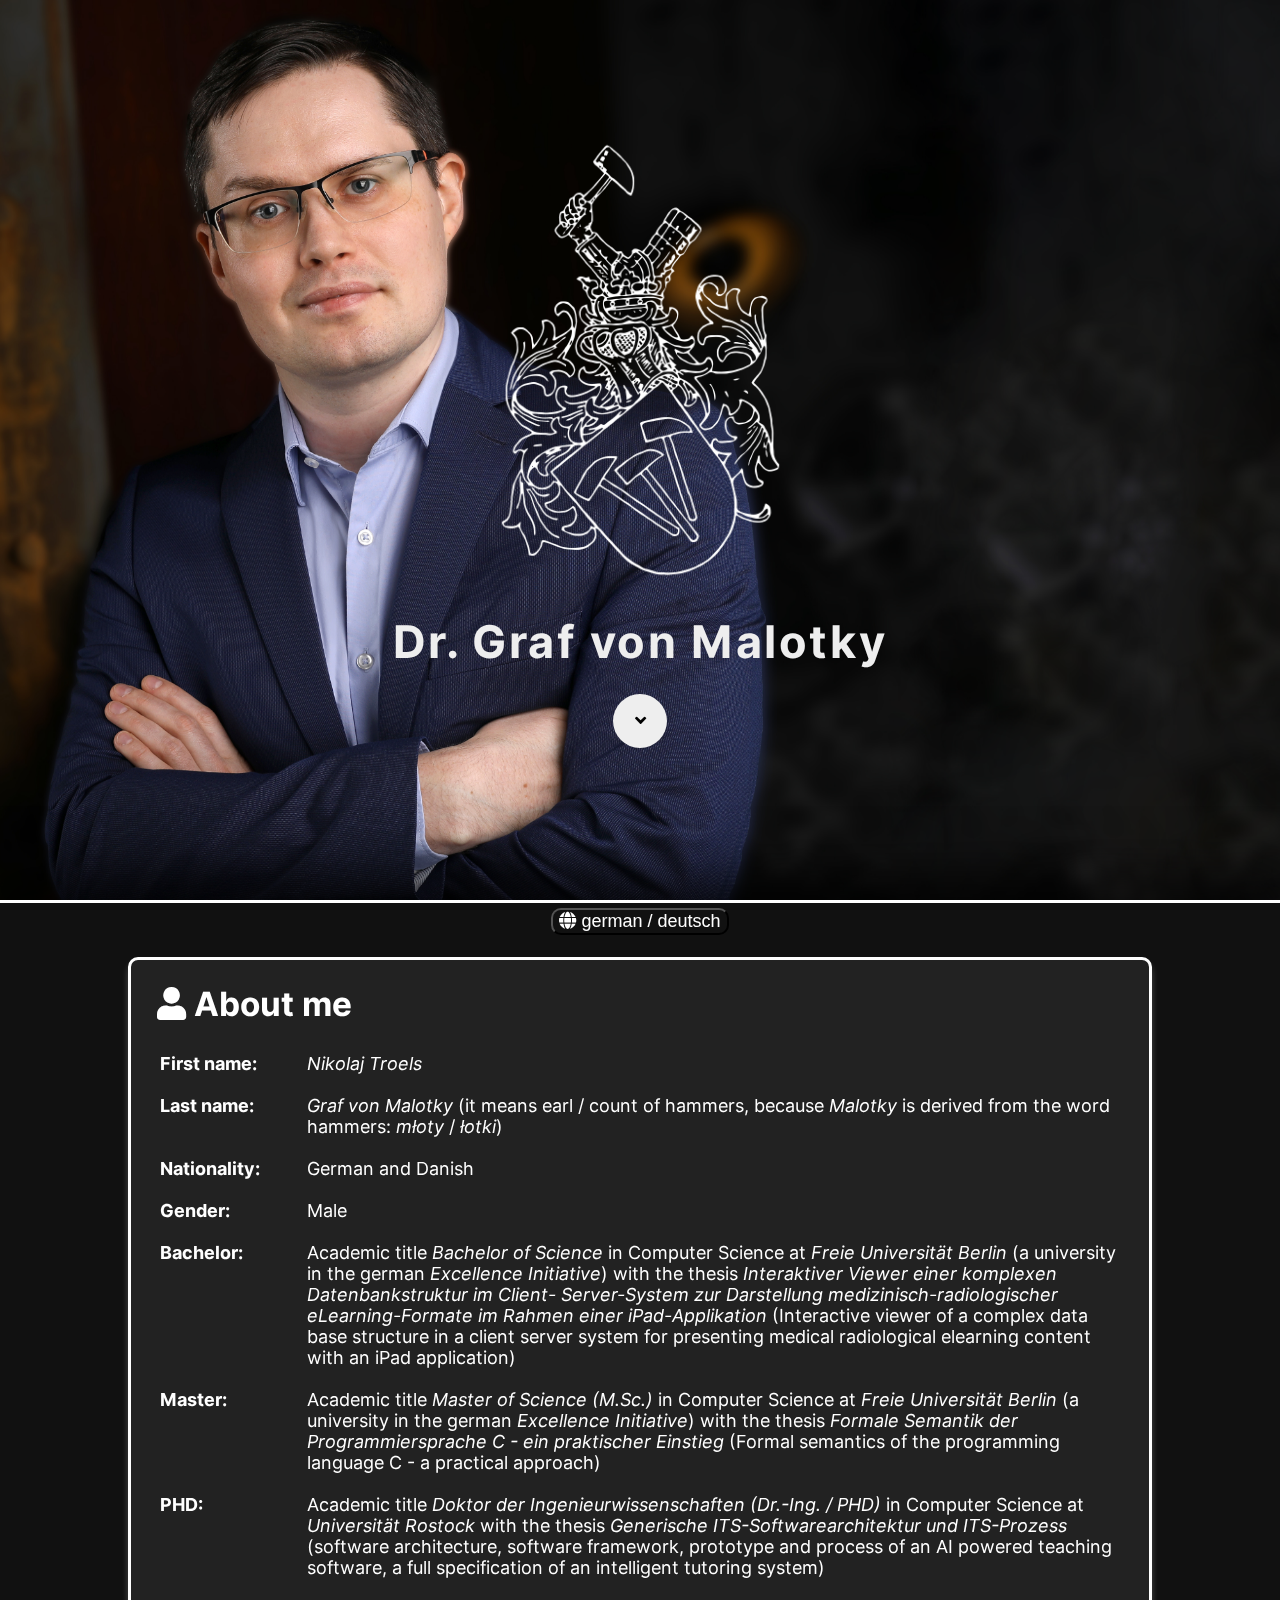
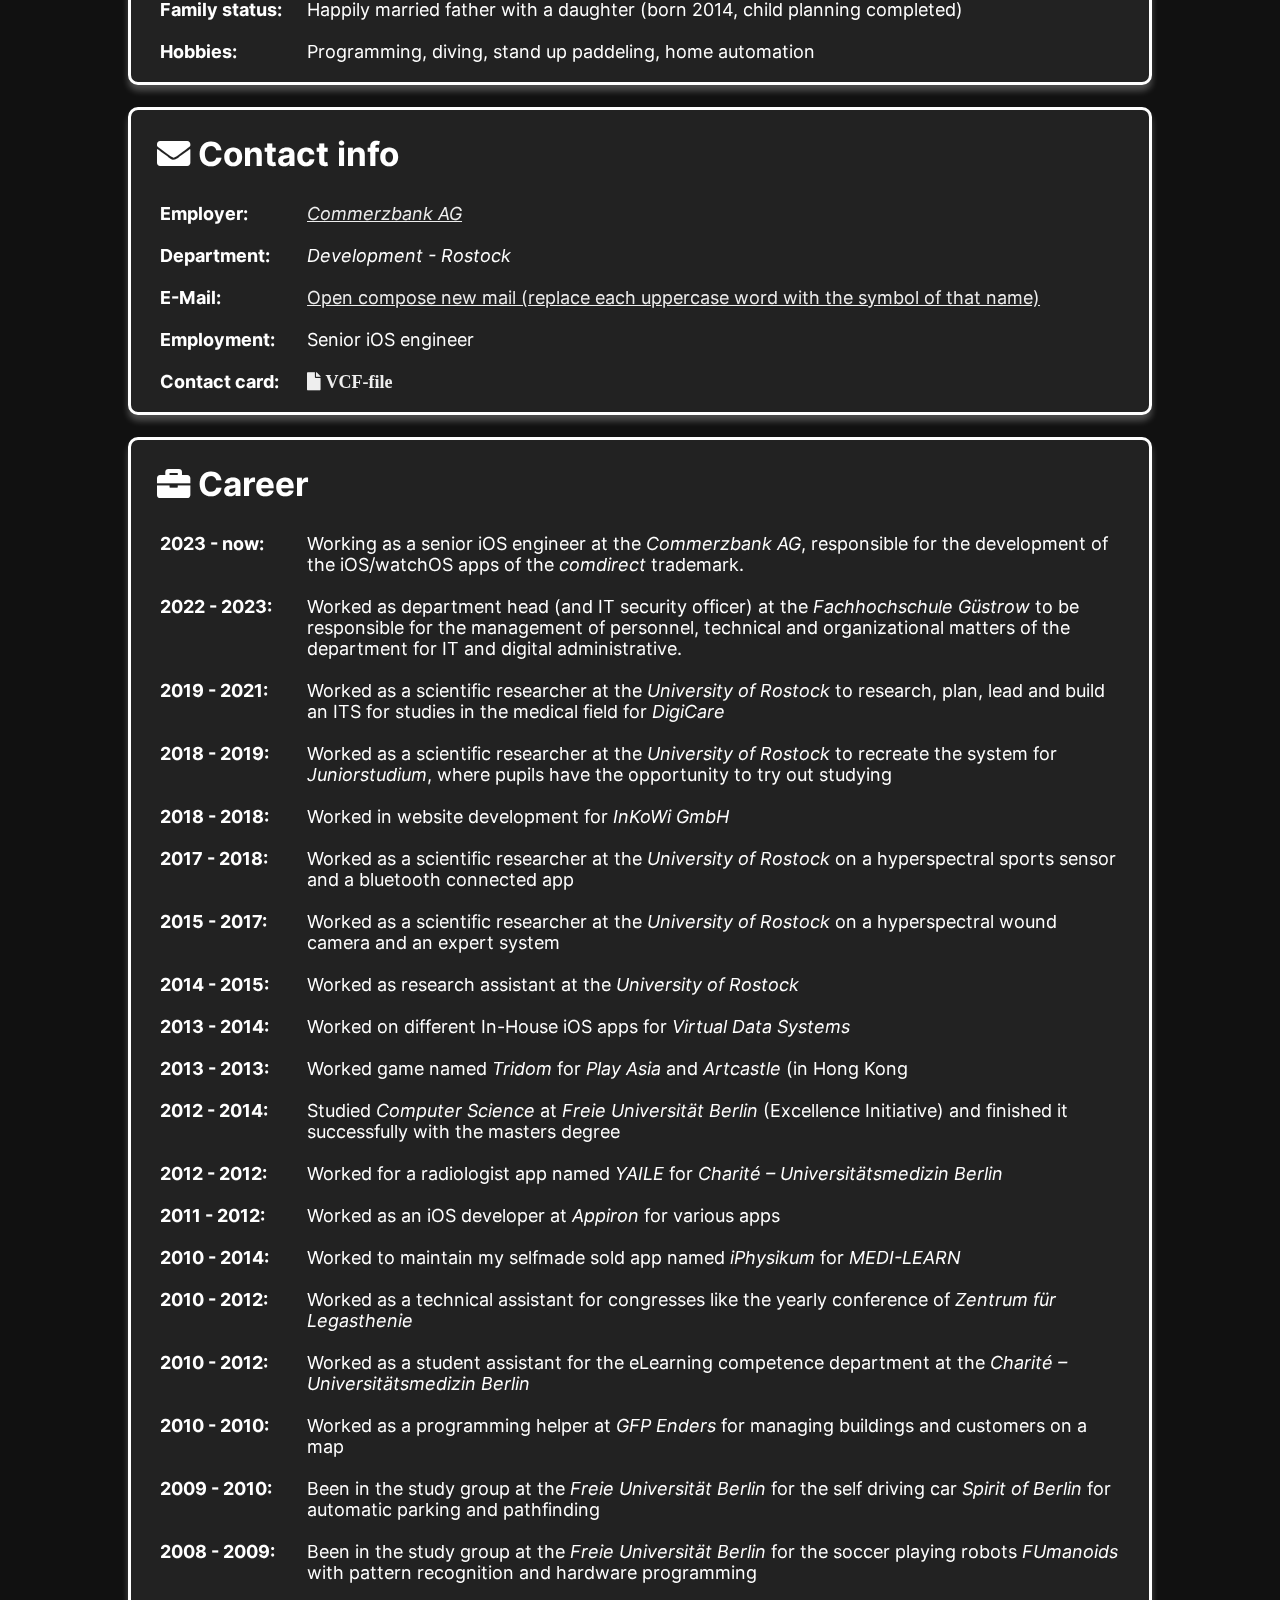
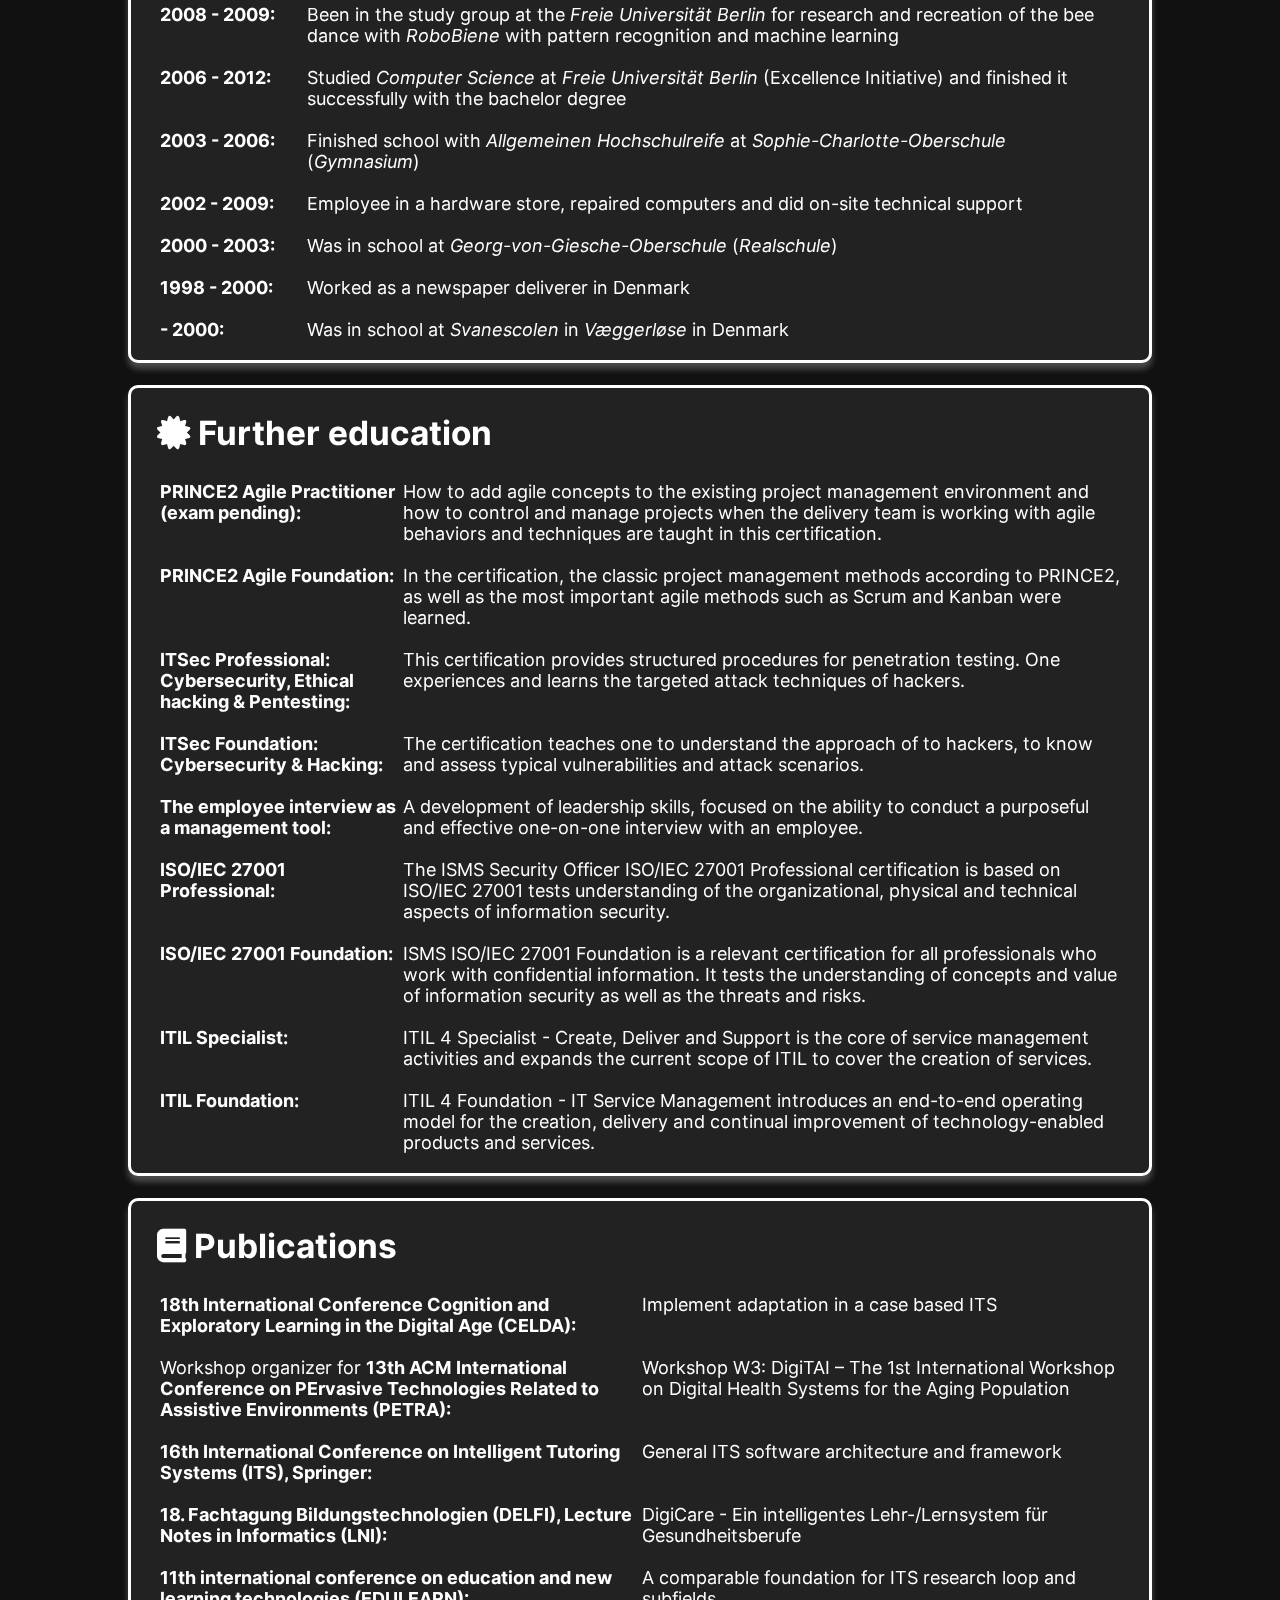
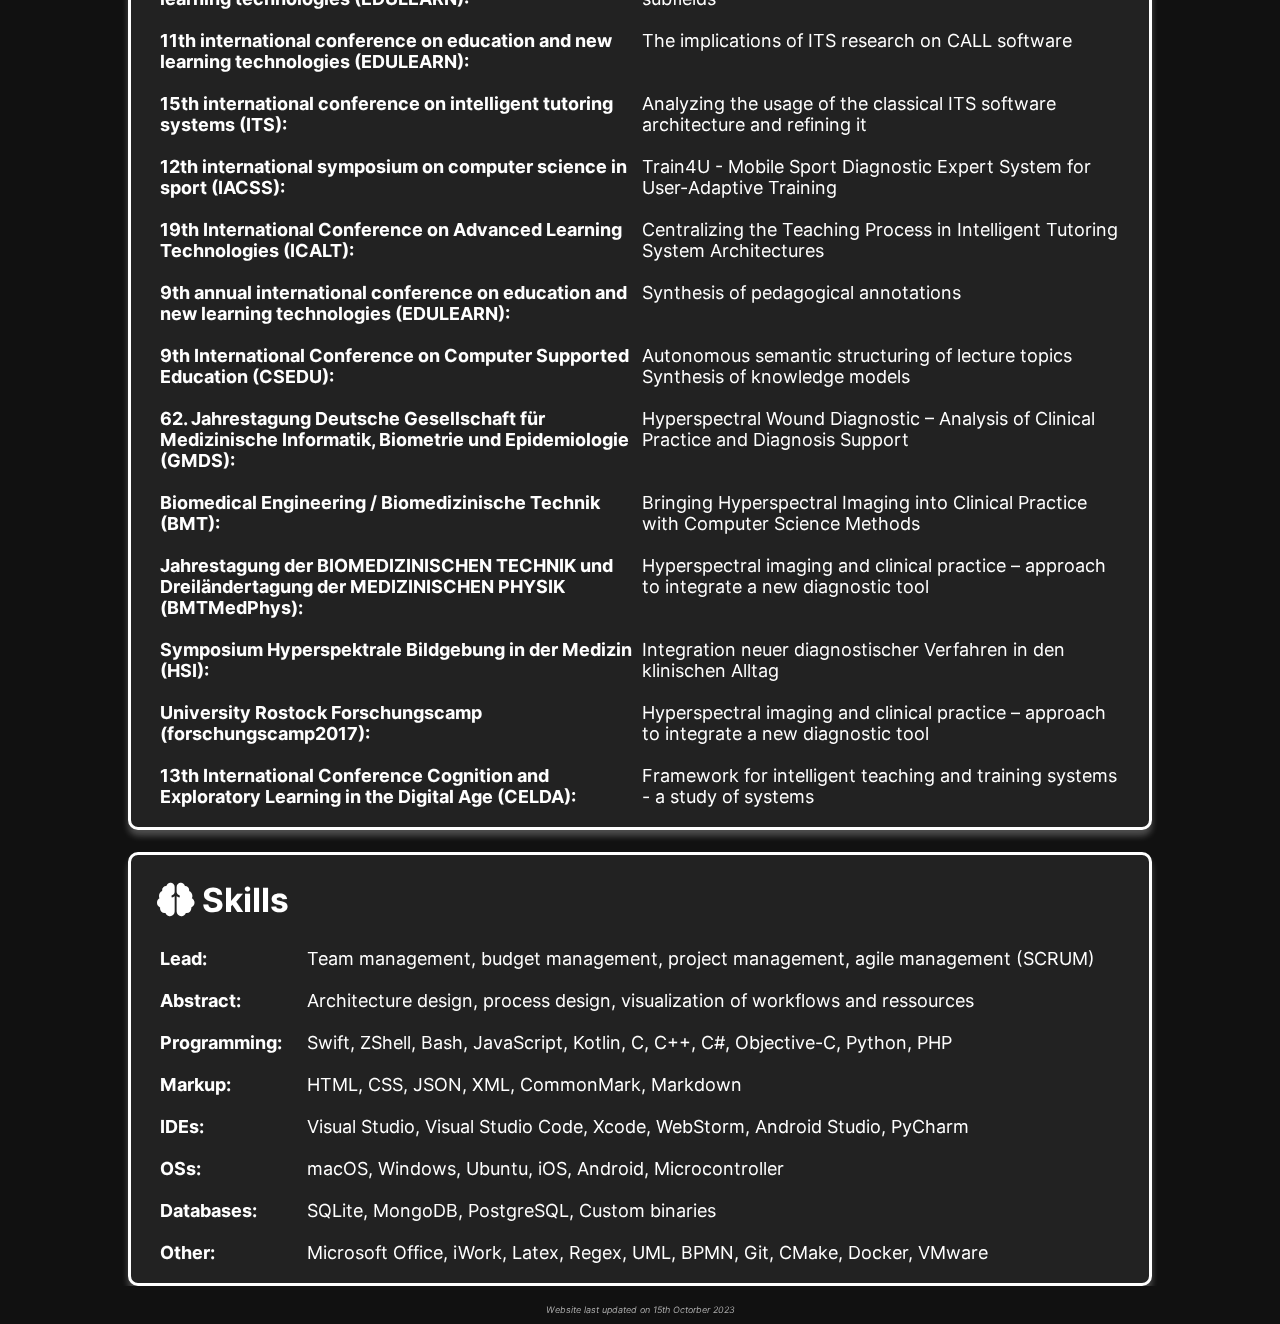
==== commit b0469445: "Fixed date" ====
--- a/index.html
+++ b/index.html
@@ -379,7 +379,7 @@
 	</div>
 
 	<!-- Footer area -->
-	<div id="footer-div">Website last updated on 14th May 2023</div>
+	<div id="footer-div">Website last updated on 15th Octorber 2023</div>
 </body>
 
 </html>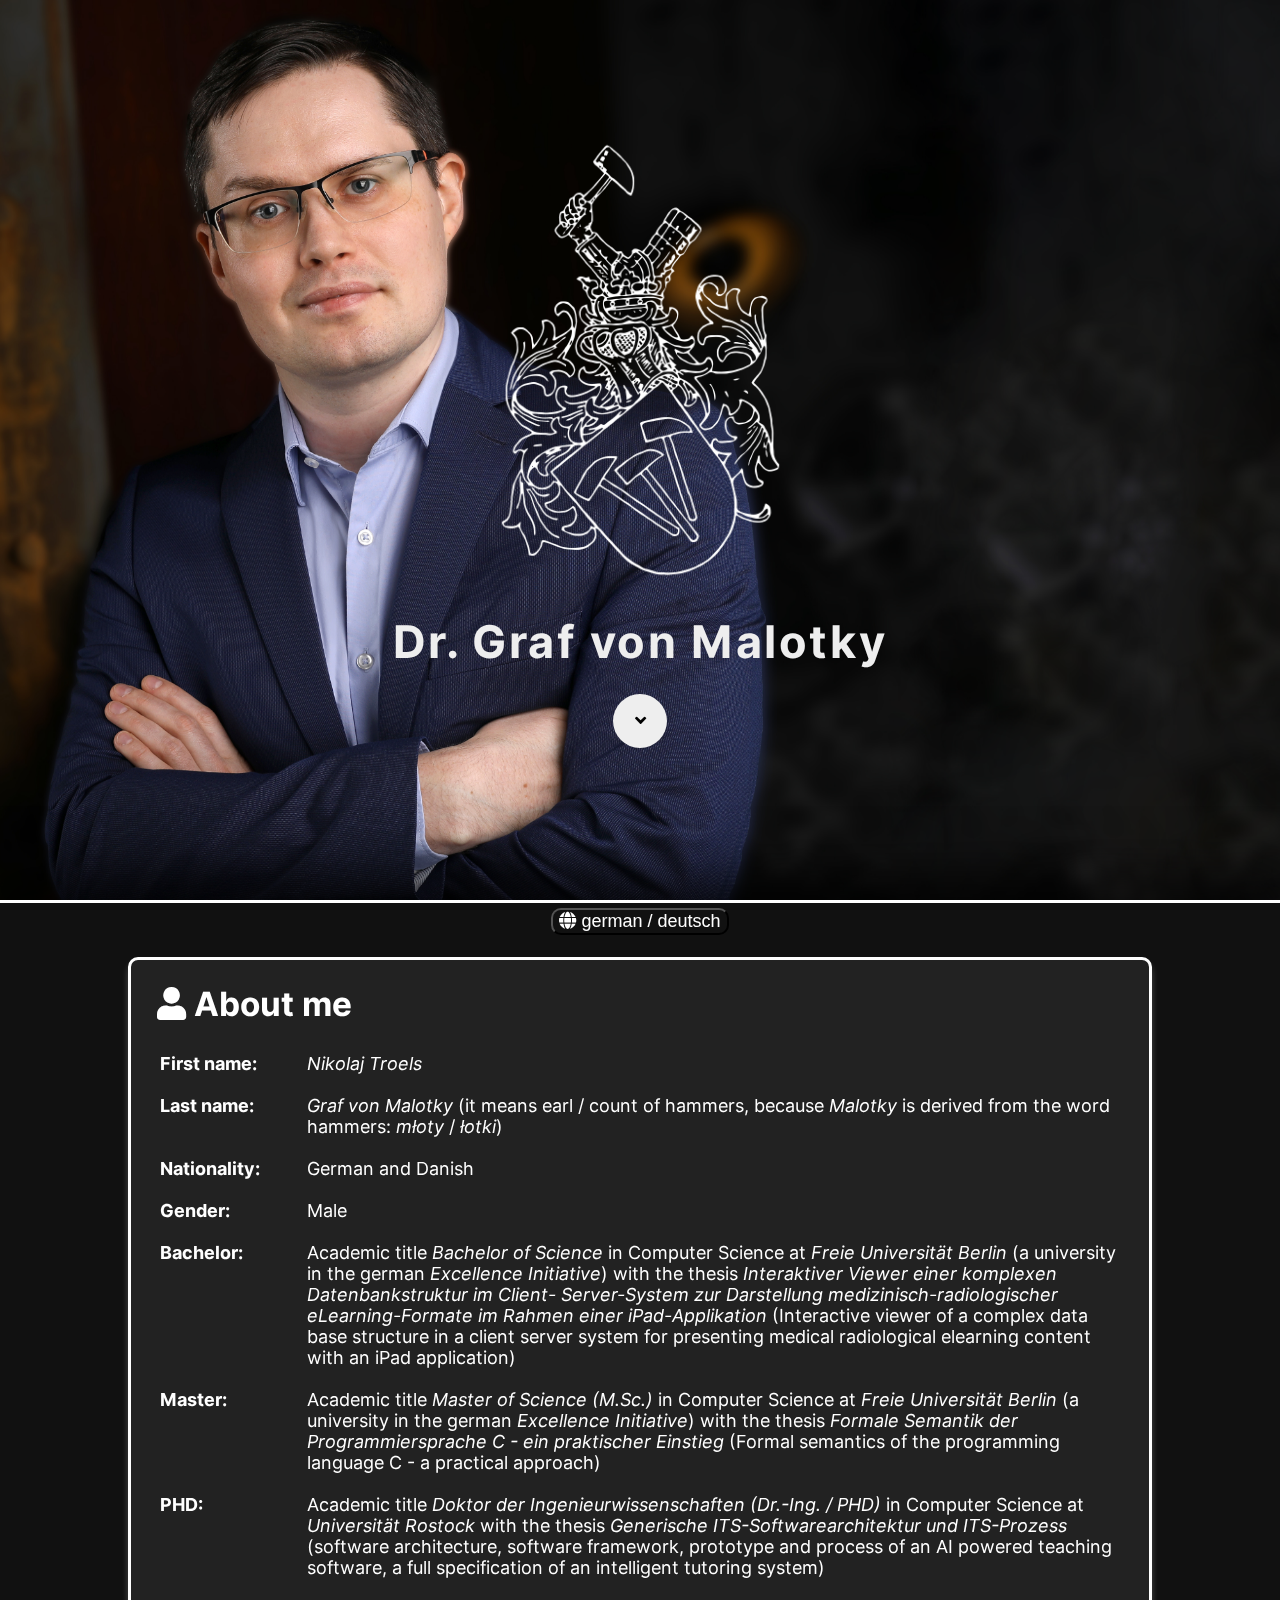
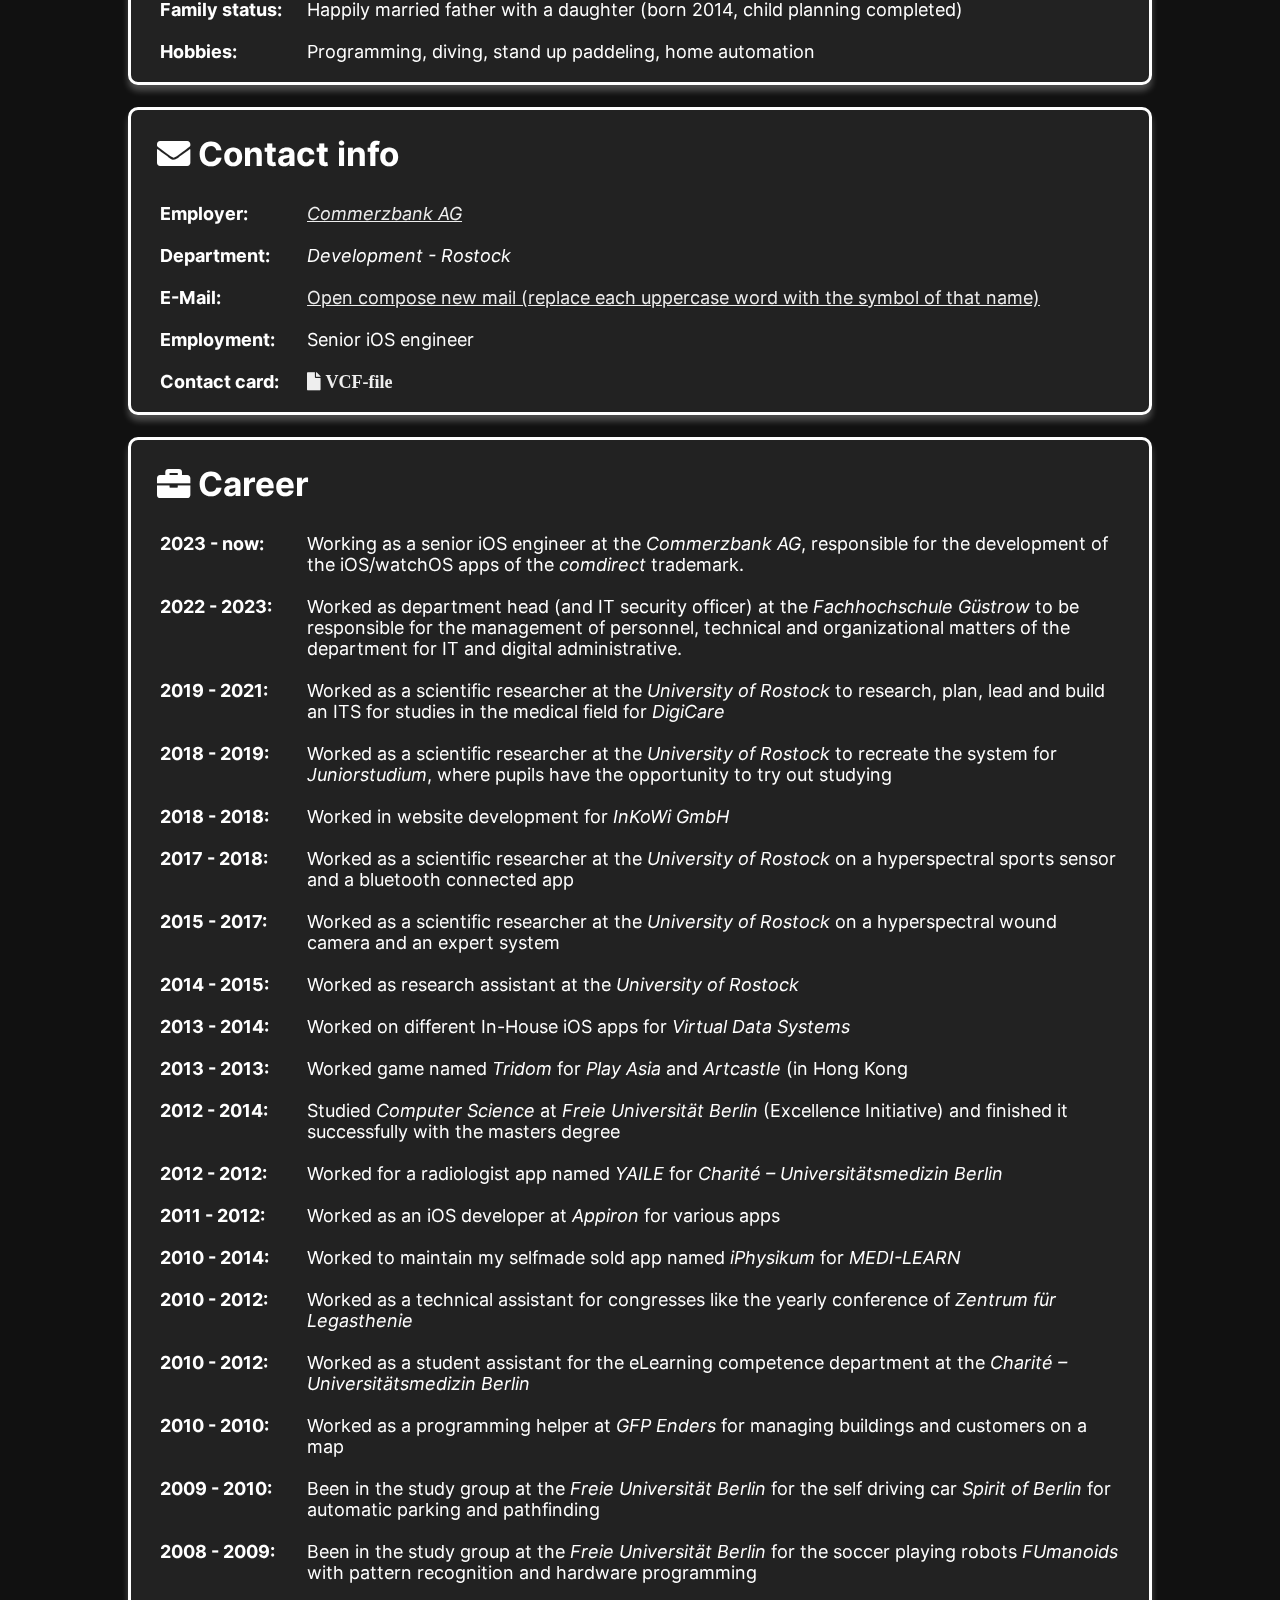
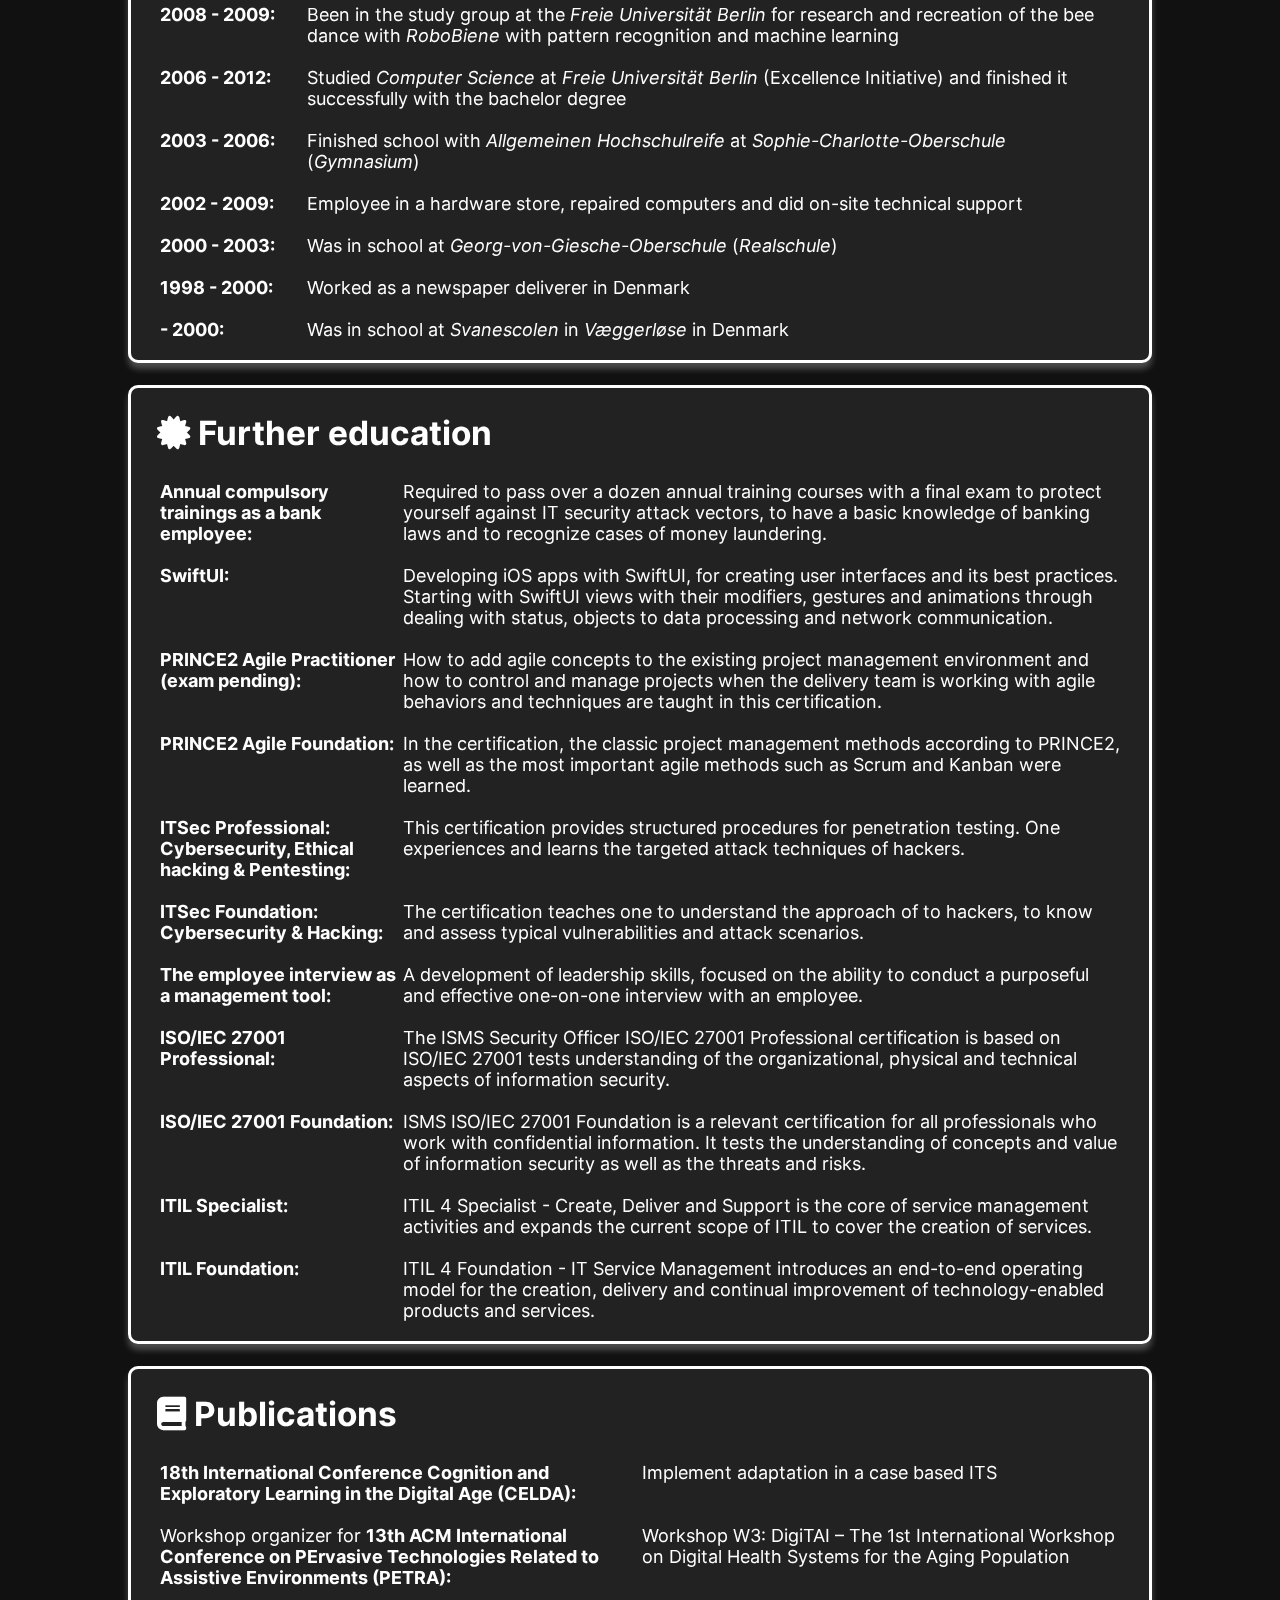
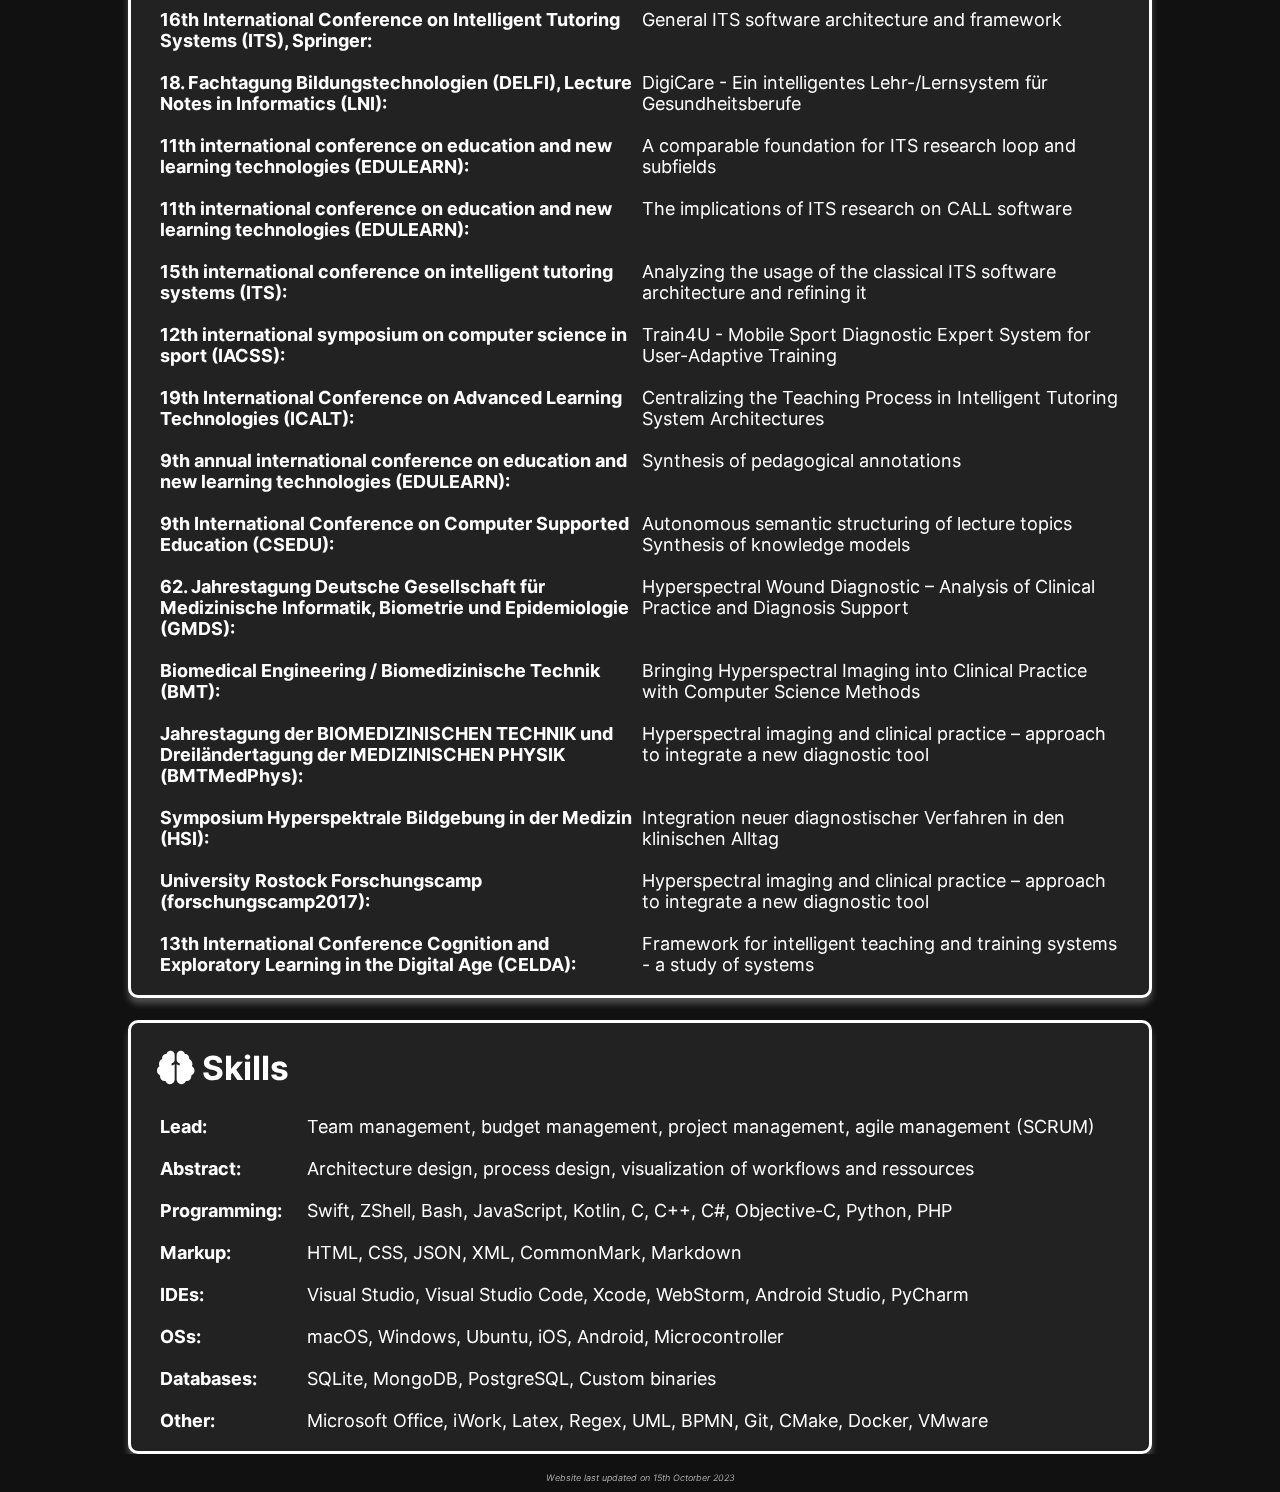
==== commit fc42fa46: "Added further education" ====
--- a/index.html
+++ b/index.html
@@ -227,8 +227,15 @@
 			<h1><i class="fas fa-certificate"></i> Further education</h1>
 			<table>
 				<tr>
-					<td class="left25"><strong>PRINCE2 Agile Practitioner (exam pending):</strong></td>
-					<td class="right75">How to add agile concepts to the existing project management environment and how to control and manage projects when the delivery team is working with agile behaviors and techniques are taught in this certification.</td>
+					<td class="left25"><strong>Annual compulsory trainings as a bank employee:</strong></td>
+					<td class="right75">Required to pass over a dozen annual training courses with a final exam to protect yourself against IT security attack vectors, to have a basic knowledge of banking laws and to recognize cases of money laundering.</td>
+				</tr>
+				<tr>
+					<td><strong>SwiftUI:</strong></td>
+					<td>Developing iOS apps with SwiftUI, for creating user interfaces and its best practices. Starting with SwiftUI views with their modifiers, gestures and animations through dealing with status, objects to data processing and network communication.</td>
+				<tr>
+					<td><strong>PRINCE2 Agile Practitioner (exam pending):</strong></td>
+					<td>How to add agile concepts to the existing project management environment and how to control and manage projects when the delivery team is working with agile behaviors and techniques are taught in this certification.</td>
 				</tr>
 				<tr>
 					<td><strong>PRINCE2 Agile Foundation:</strong></td>
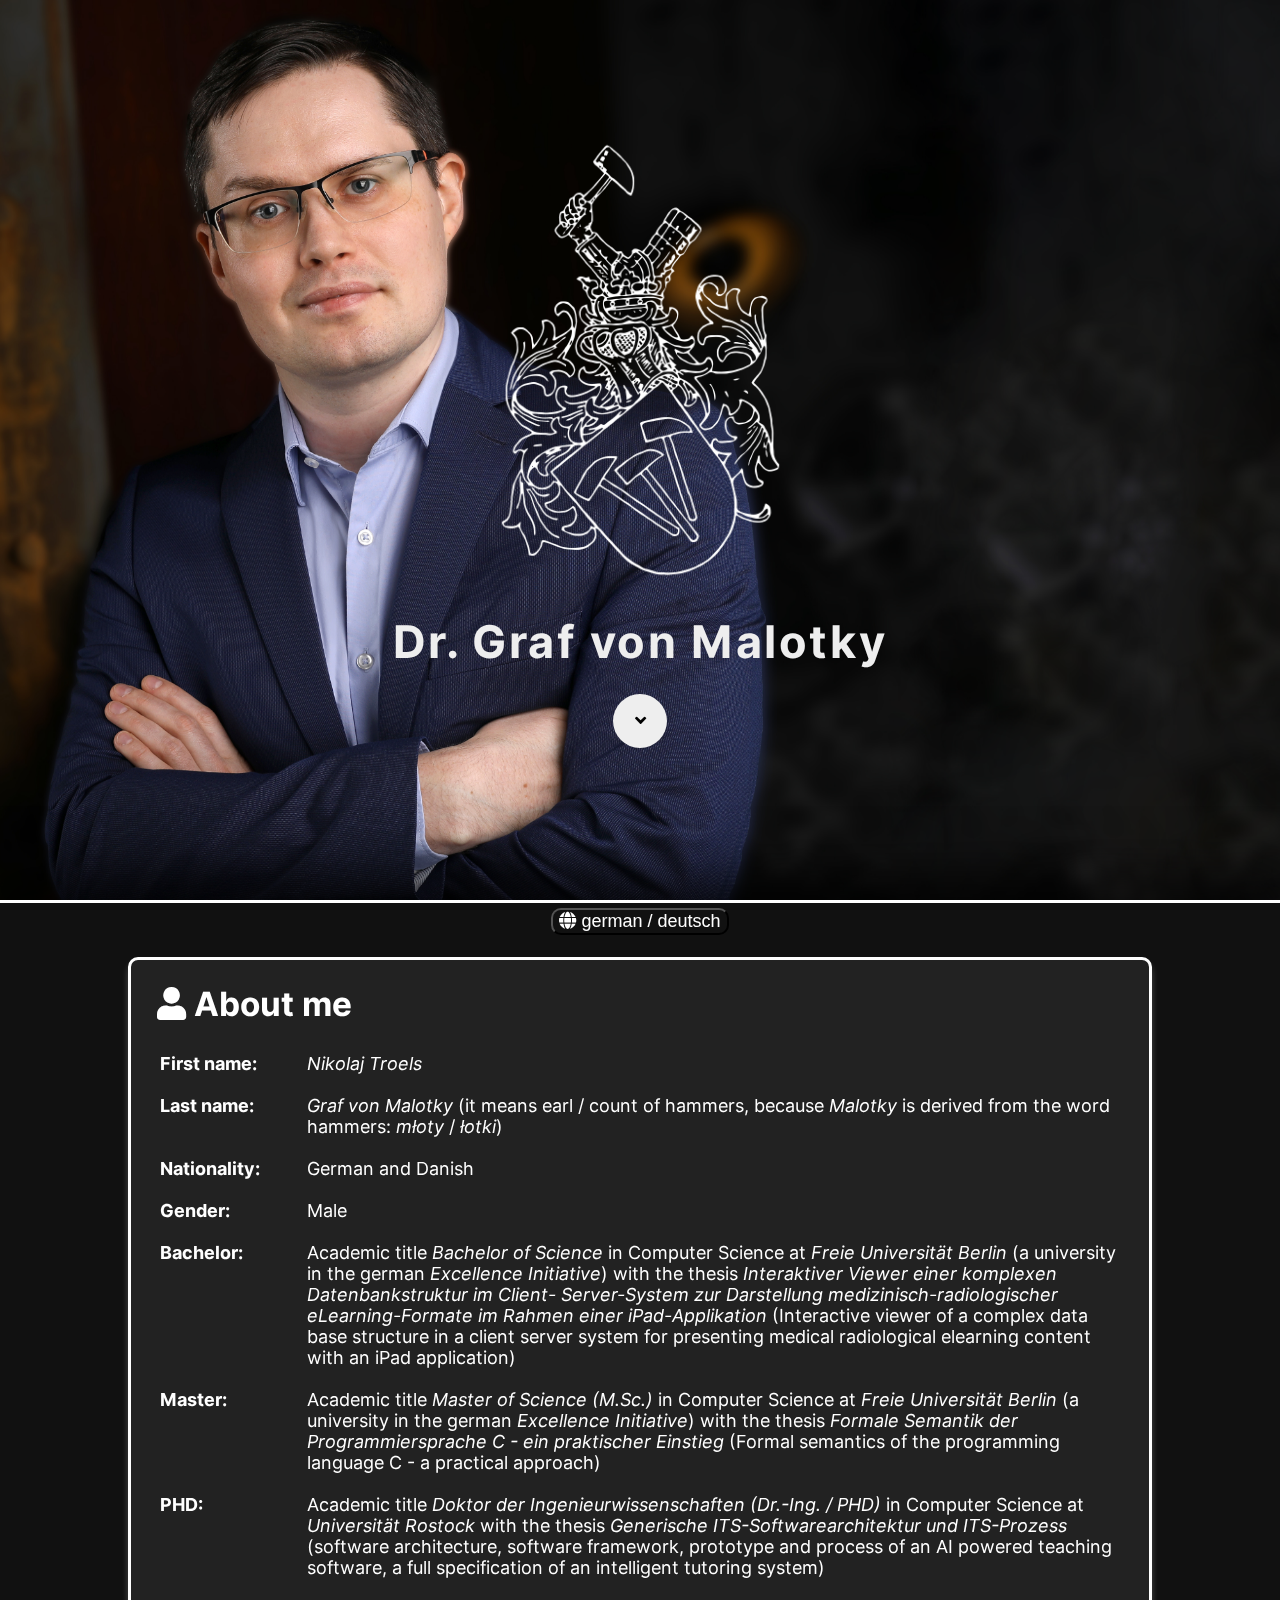
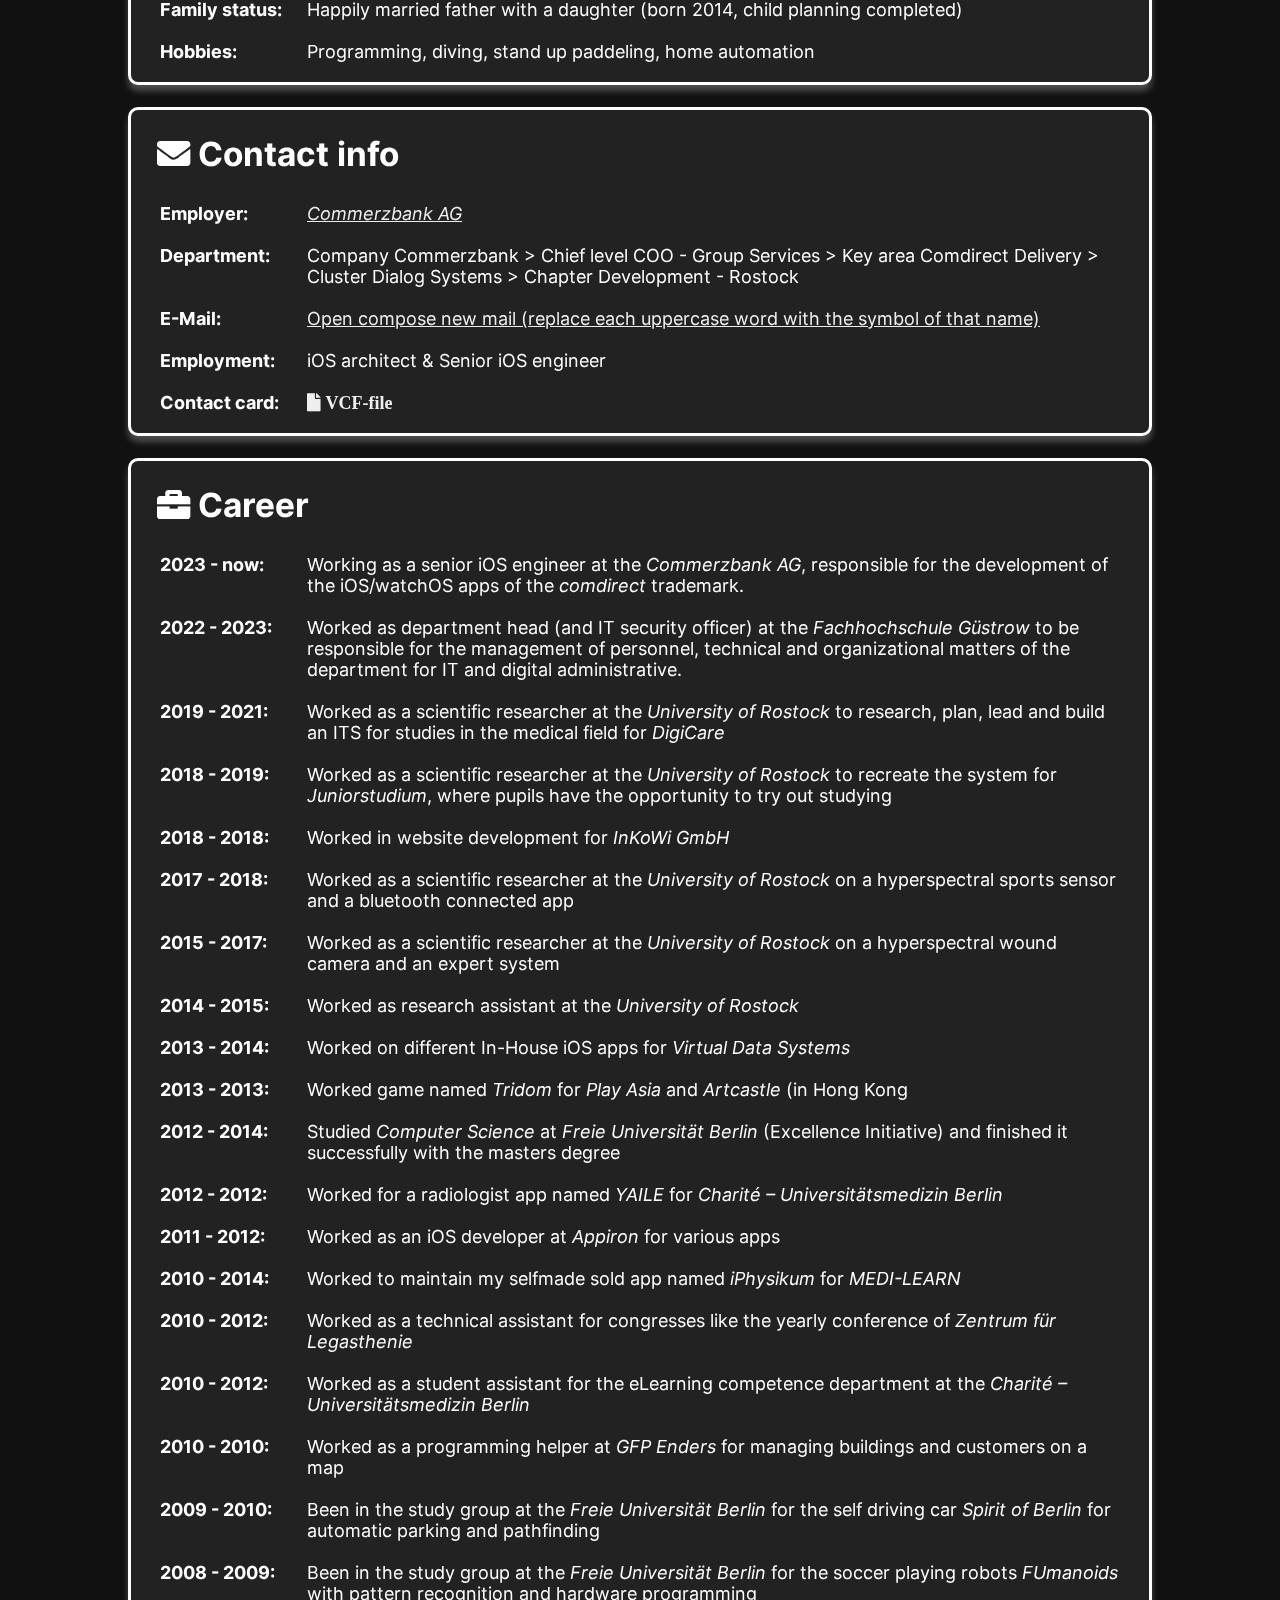
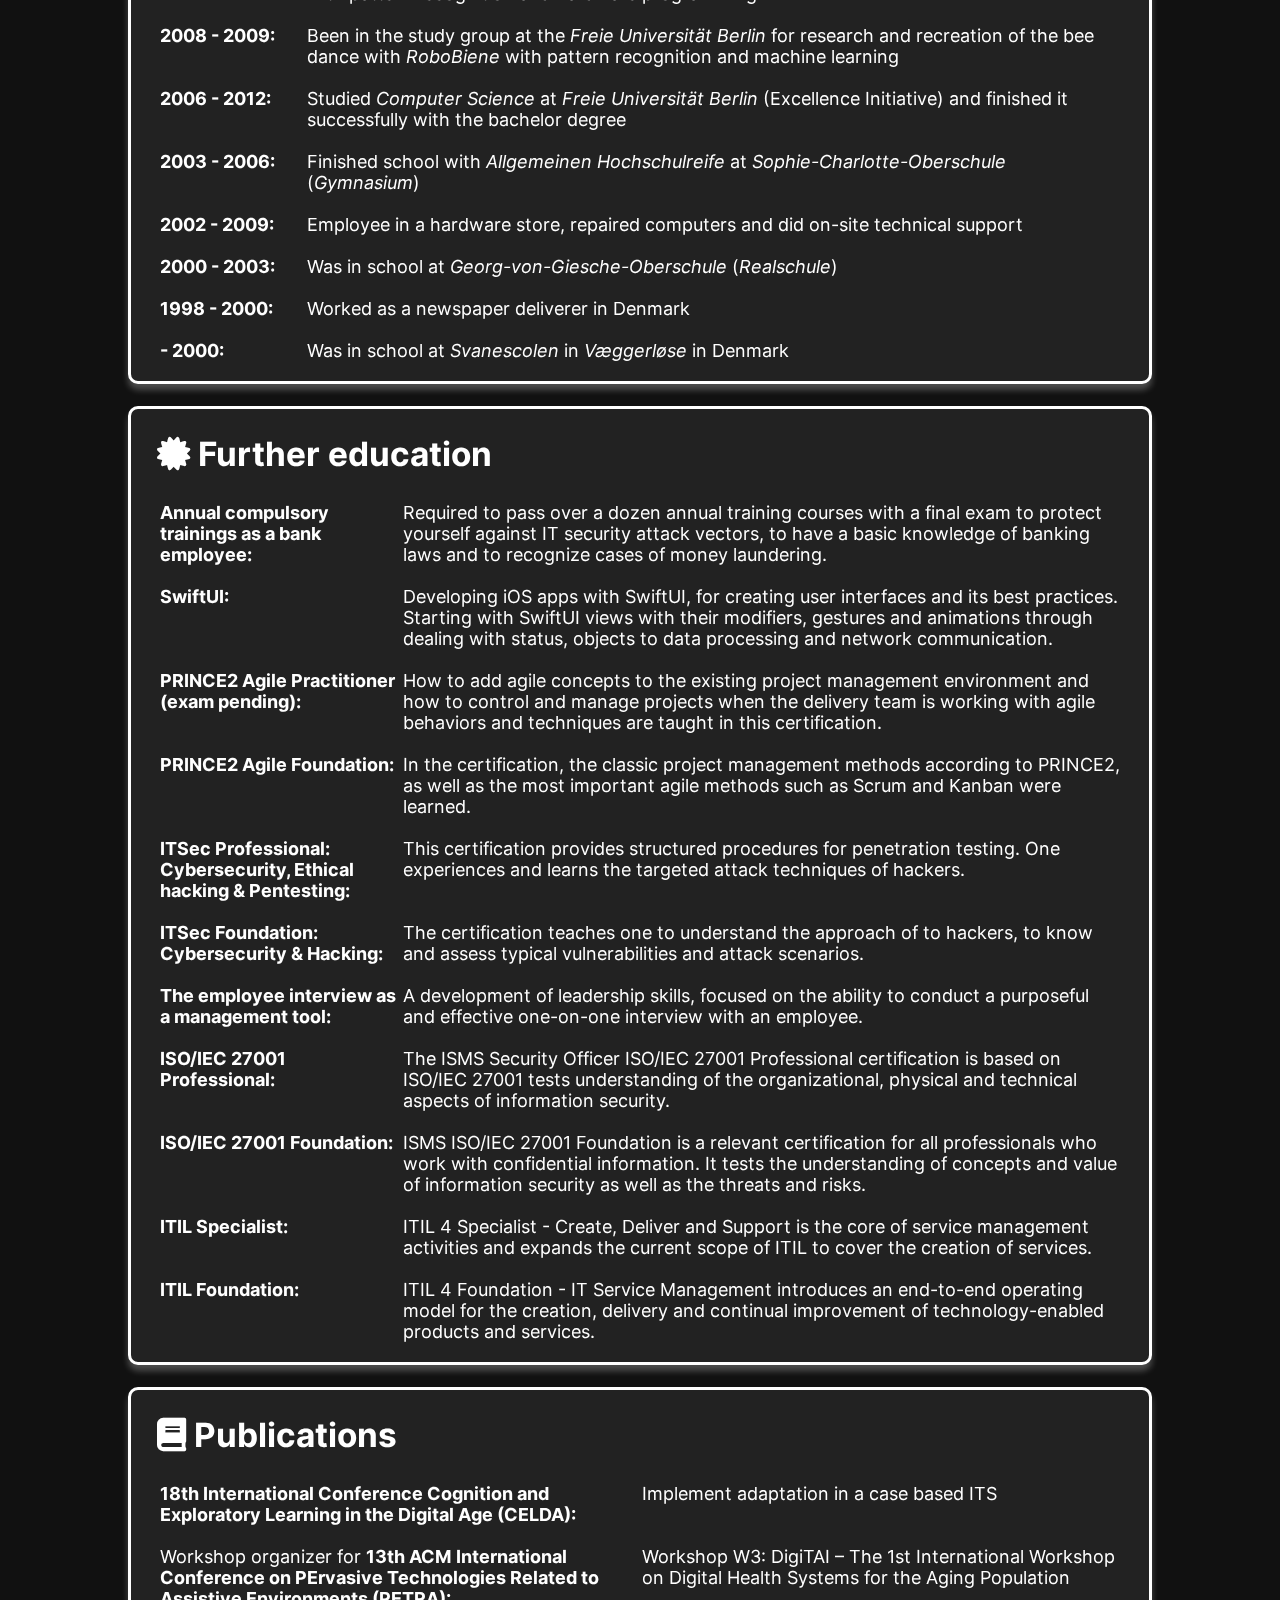
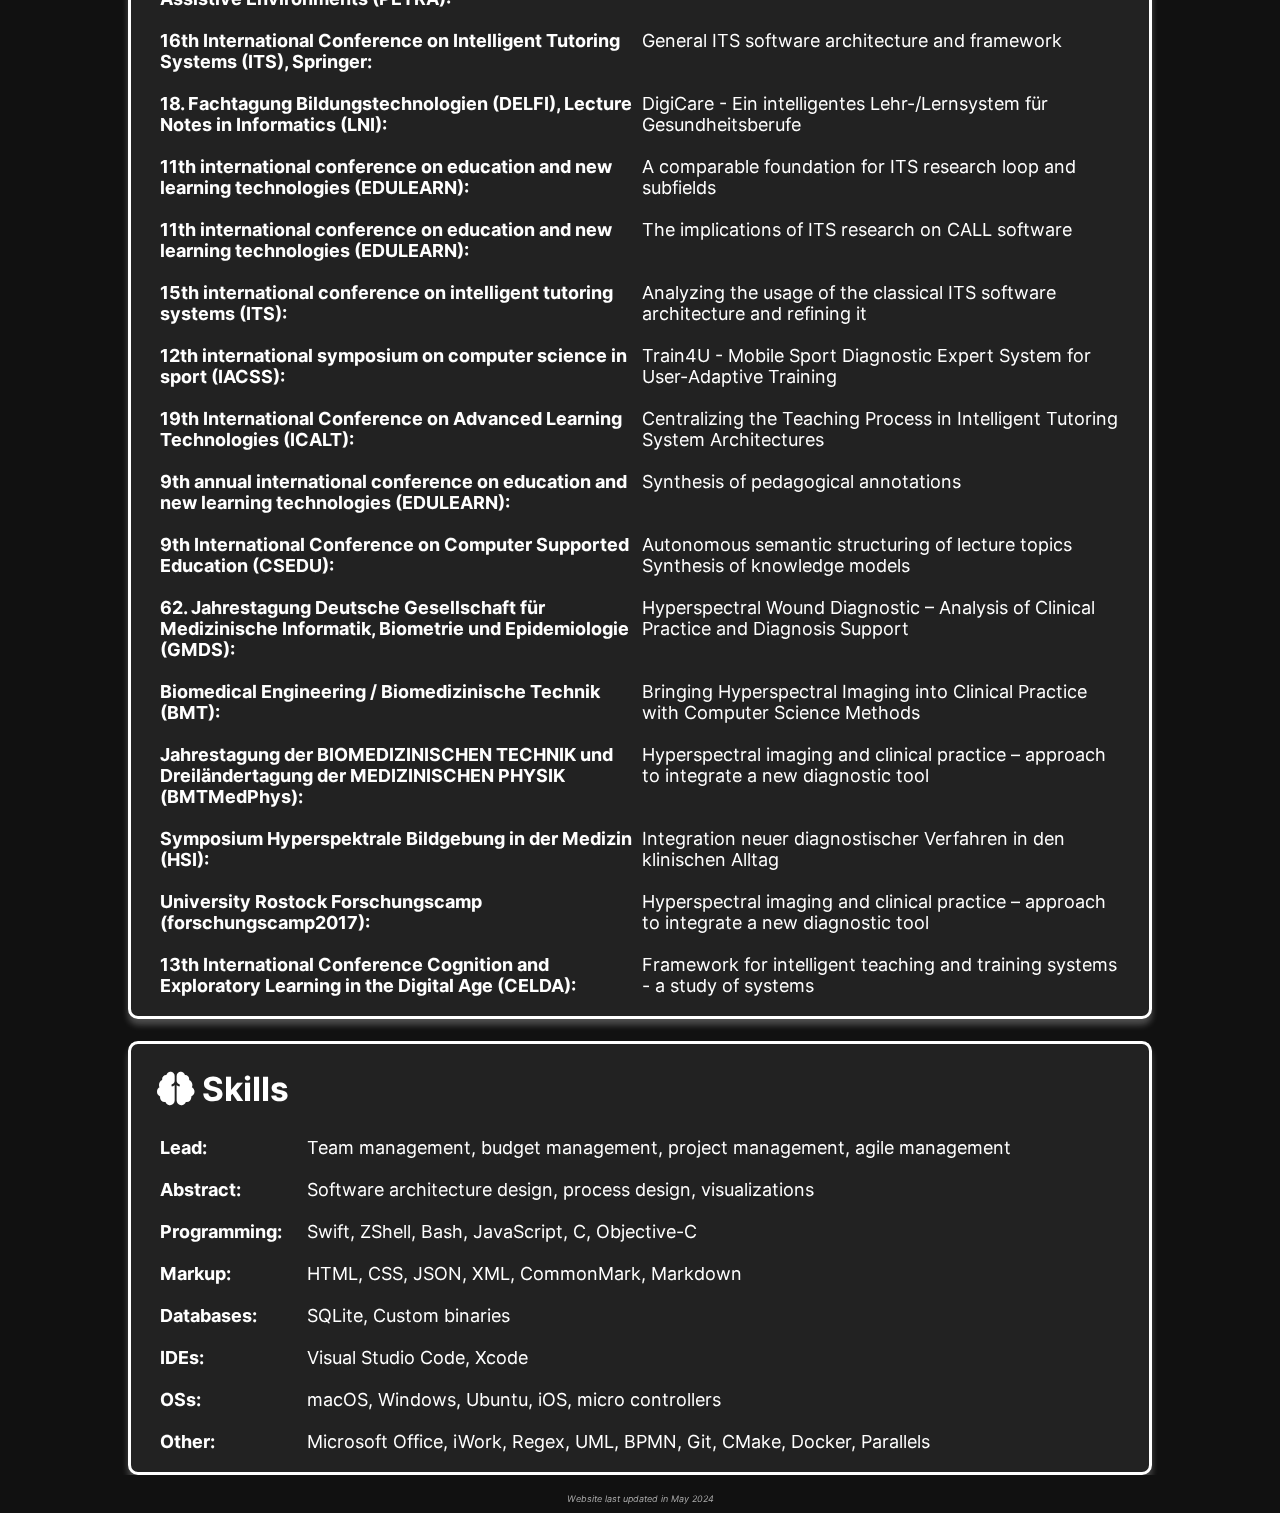
==== commit 6bb6fcfb: "Updated to reflect iOS architect; Removed some skills that are not up to date anymore" ====
--- a/index.html
+++ b/index.html
@@ -96,7 +96,7 @@
 				</tr>
 				<tr>
 					<td><strong>Department:</strong></td>
-					<td><em>Development - Rostock</em></td>
+					<td>Company Commerzbank > Chief level COO - Group Services > Key area Comdirect Delivery > Cluster Dialog Systems > Chapter Development - Rostock</td>
 				</tr>
 				<tr>
 					<td><strong>E-Mail:</strong></td>
@@ -104,7 +104,7 @@
 				</tr>
 				<tr>
 					<td><strong>Employment:</strong></td>
-					<td>Senior iOS engineer</td>
+					<td>iOS architect & Senior iOS engineer</td>
 				</tr>
 				<tr>
 					<td><strong>Contact card:</strong></td>
@@ -351,42 +351,42 @@
 			<table>
 				<tr>
 					<td class="left15"><strong>Lead:</strong></td>
-					<td class="right85">Team management, budget management, project management, agile management (SCRUM)</td>
+					<td class="right85">Team management, budget management, project management, agile management</td>
 				</tr>
 				<tr>
 					<td><strong>Abstract:</strong></td>
-					<td>Architecture design, process design, visualization of workflows and ressources</td>
+					<td>Software architecture design, process design, visualizations</td>
 				</tr>
 				<tr>
 					<td><strong>Programming:</strong></td>
-					<td>Swift, ZShell, Bash, JavaScript, Kotlin, C, C++, C#, Objective-C, Python, PHP</td>
+					<td>Swift, ZShell, Bash, JavaScript, C, Objective-C</td>
 				</tr>
 				<tr>
 					<td><strong>Markup:</strong></td>
 					<td>HTML, CSS, JSON, XML, CommonMark, Markdown</td>
 				</tr>
 				<tr>
+					<td><strong>Databases:</strong></td>
+					<td>SQLite, Custom binaries</td>
+				</tr>
+				<tr>
 					<td><strong>IDEs:</strong></td>
-					<td>Visual Studio, Visual Studio Code, Xcode, WebStorm, Android Studio, PyCharm</td>
+					<td>Visual Studio Code, Xcode</td>
 				</tr>
 				<tr>
 					<td><strong>OSs:</strong></td>
-					<td>macOS, Windows, Ubuntu, iOS, Android, Microcontroller</td>
-				</tr>
-				<tr>
-					<td><strong>Databases:</strong></td>
-					<td>SQLite, MongoDB, PostgreSQL, Custom binaries</td>
+					<td>macOS, Windows, Ubuntu, iOS, micro controllers</td>
 				</tr>
 				<tr>
 					<td><strong>Other:</strong></td>
-					<td>Microsoft Office, iWork, Latex, Regex, UML, BPMN, Git, CMake, Docker, VMware</td>
+					<td>Microsoft Office, iWork, Regex, UML, BPMN, Git, CMake, Docker, Parallels</td>
 				</tr>
 			</table>
 		</div>
 	</div>
 
 	<!-- Footer area -->
-	<div id="footer-div">Website last updated on 15th Octorber 2023</div>
+	<div id="footer-div">Website last updated in May 2024</div>
 </body>
 
 </html>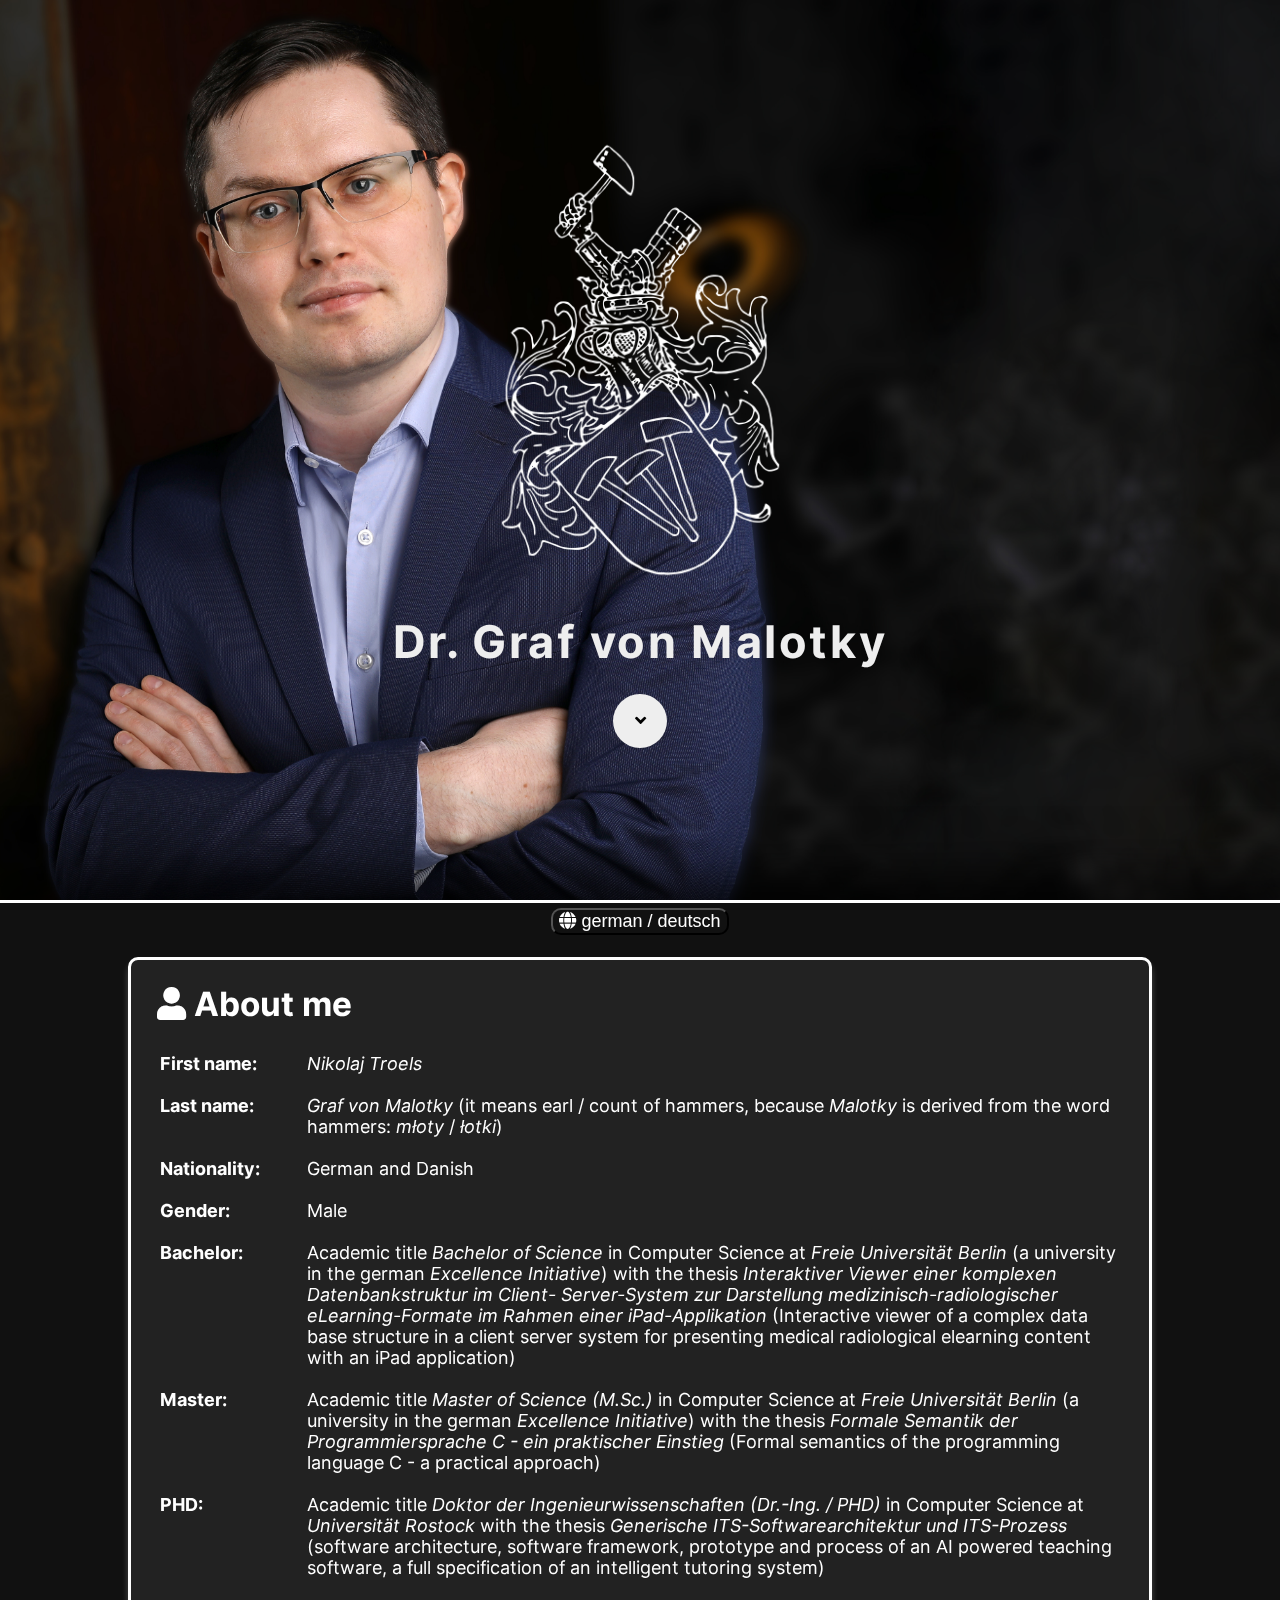
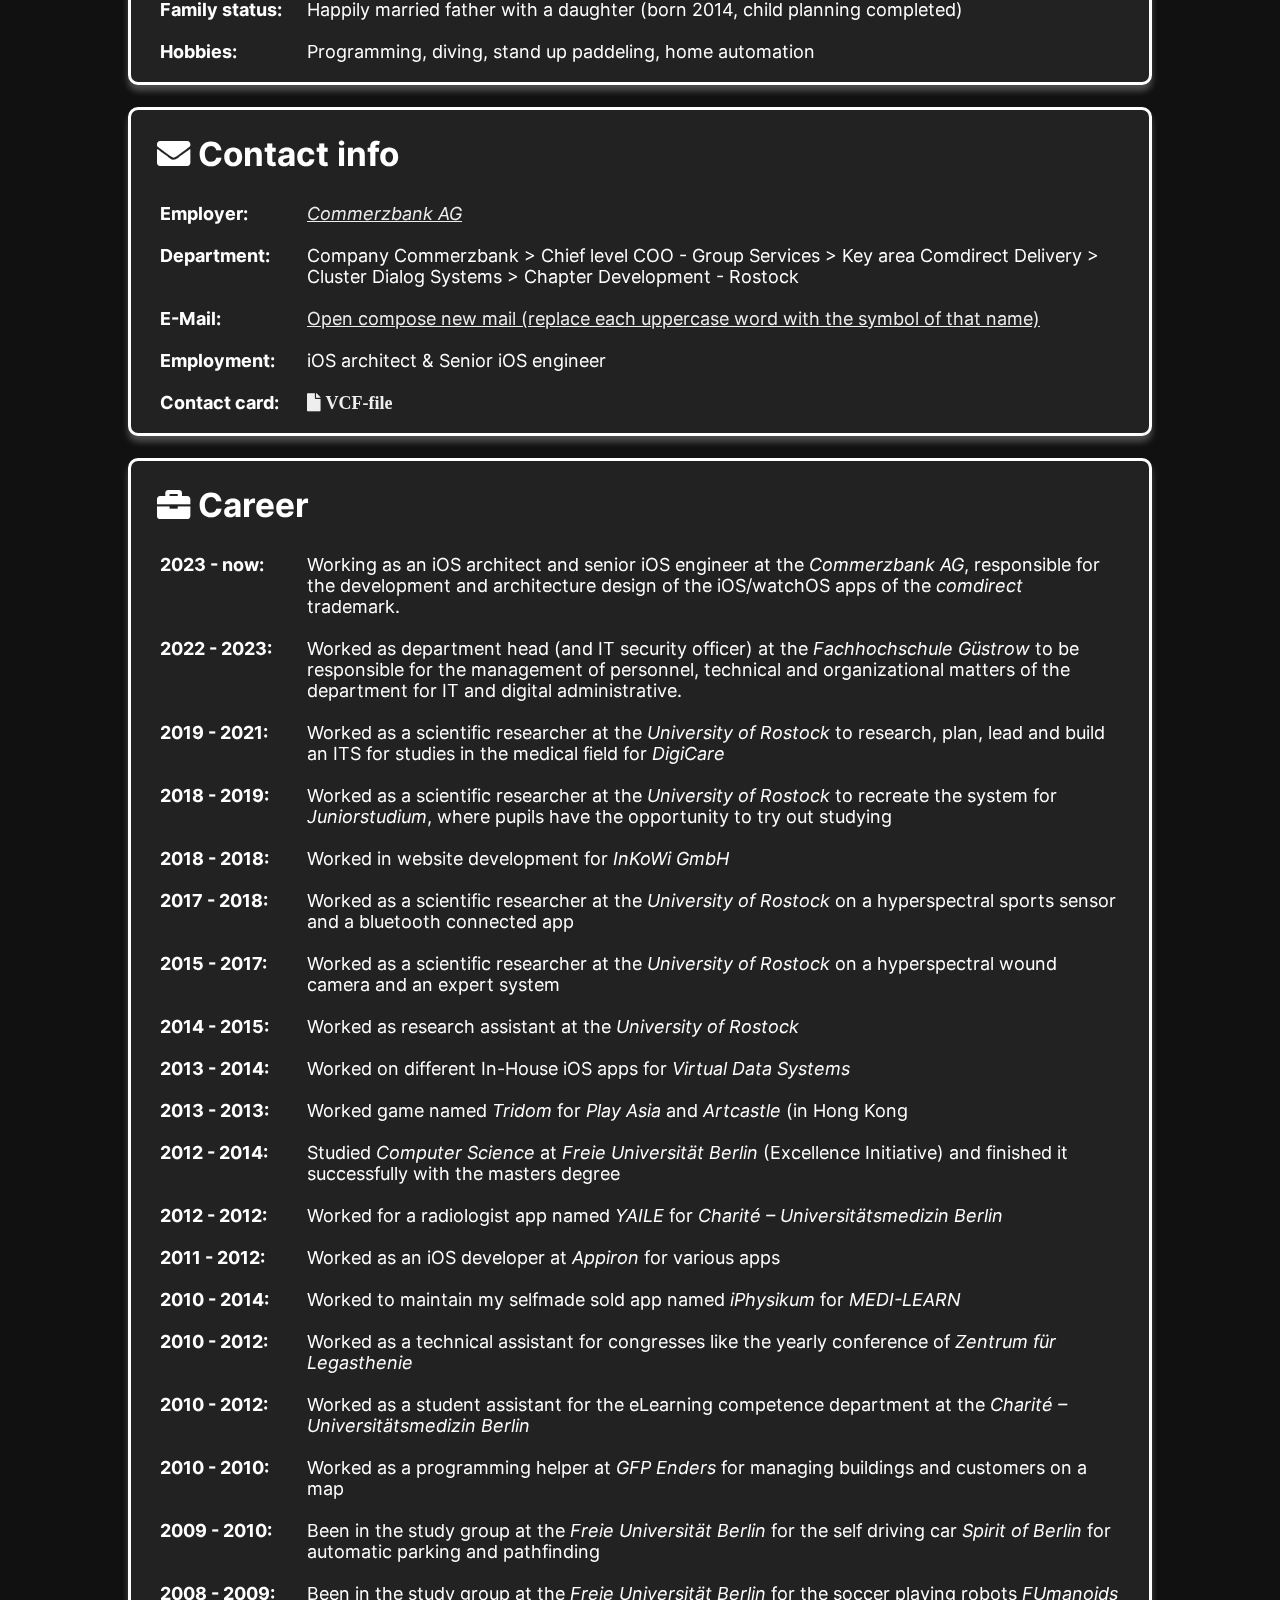
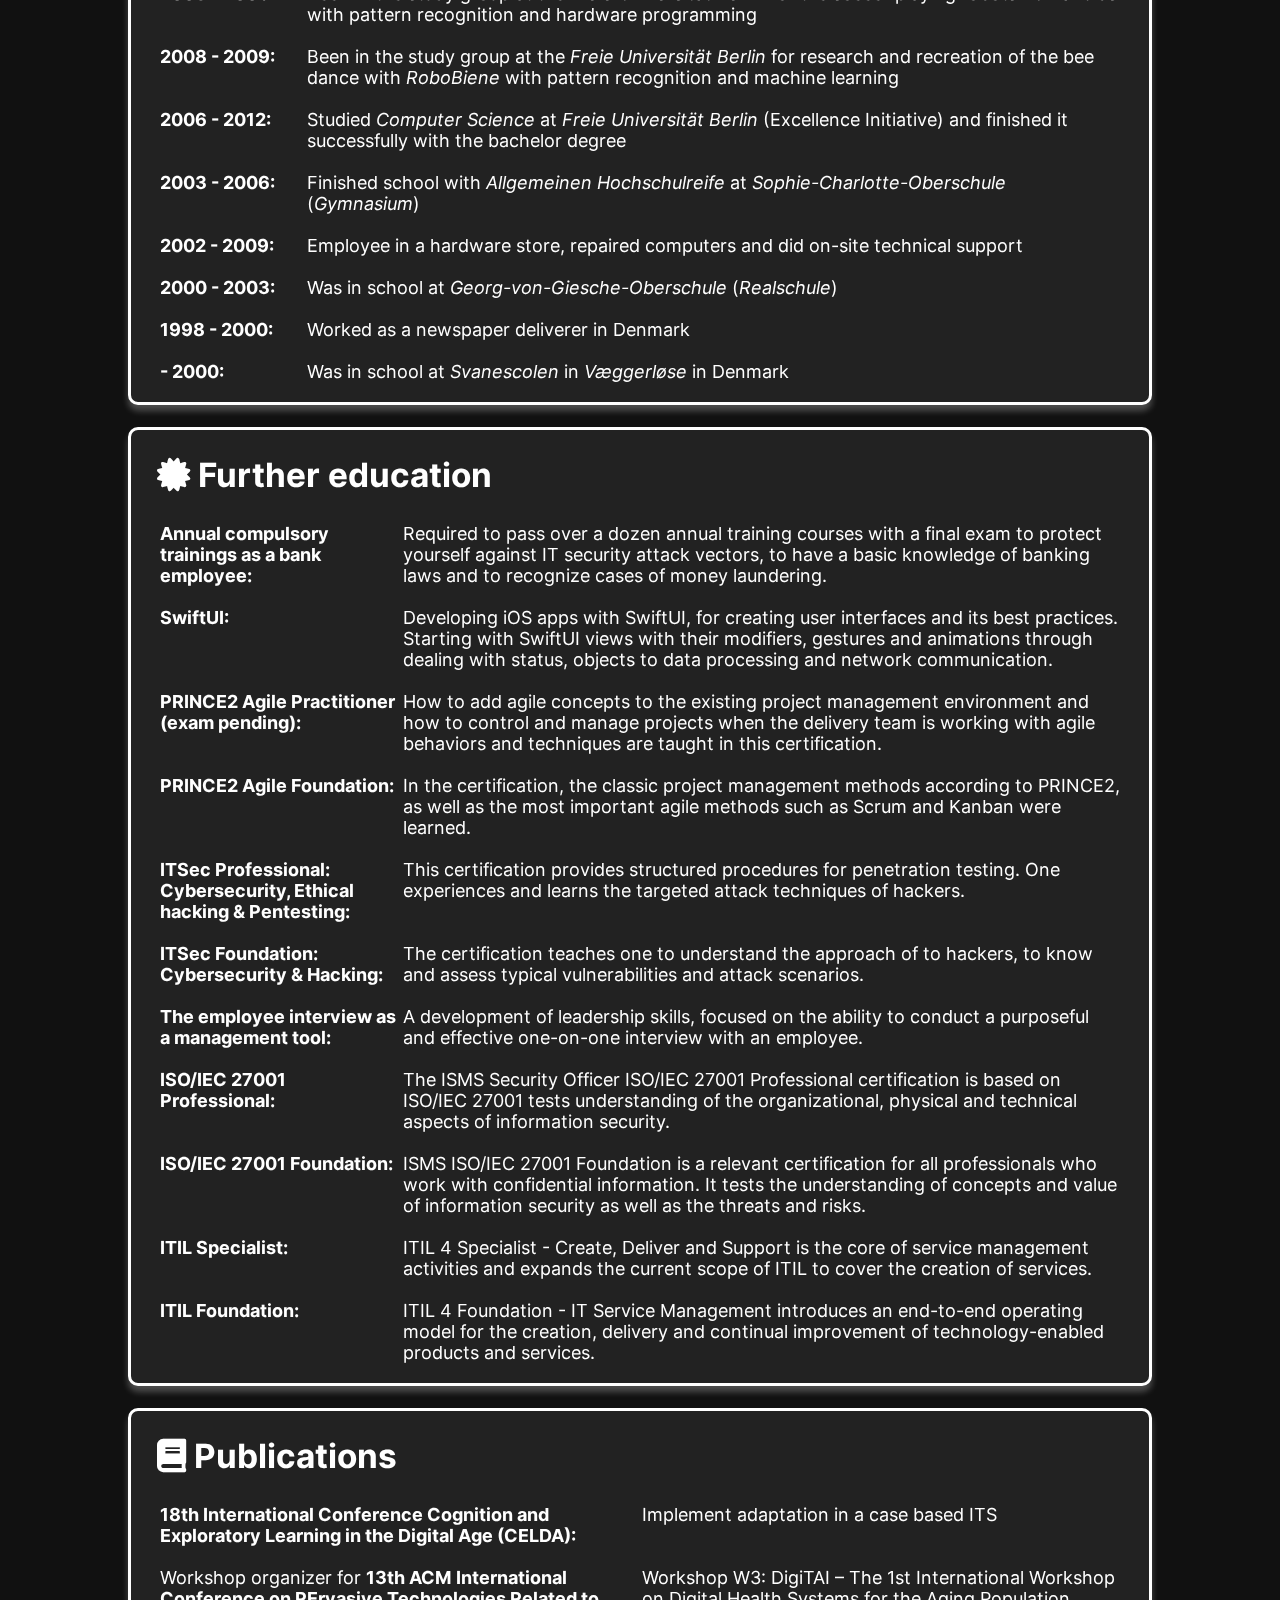
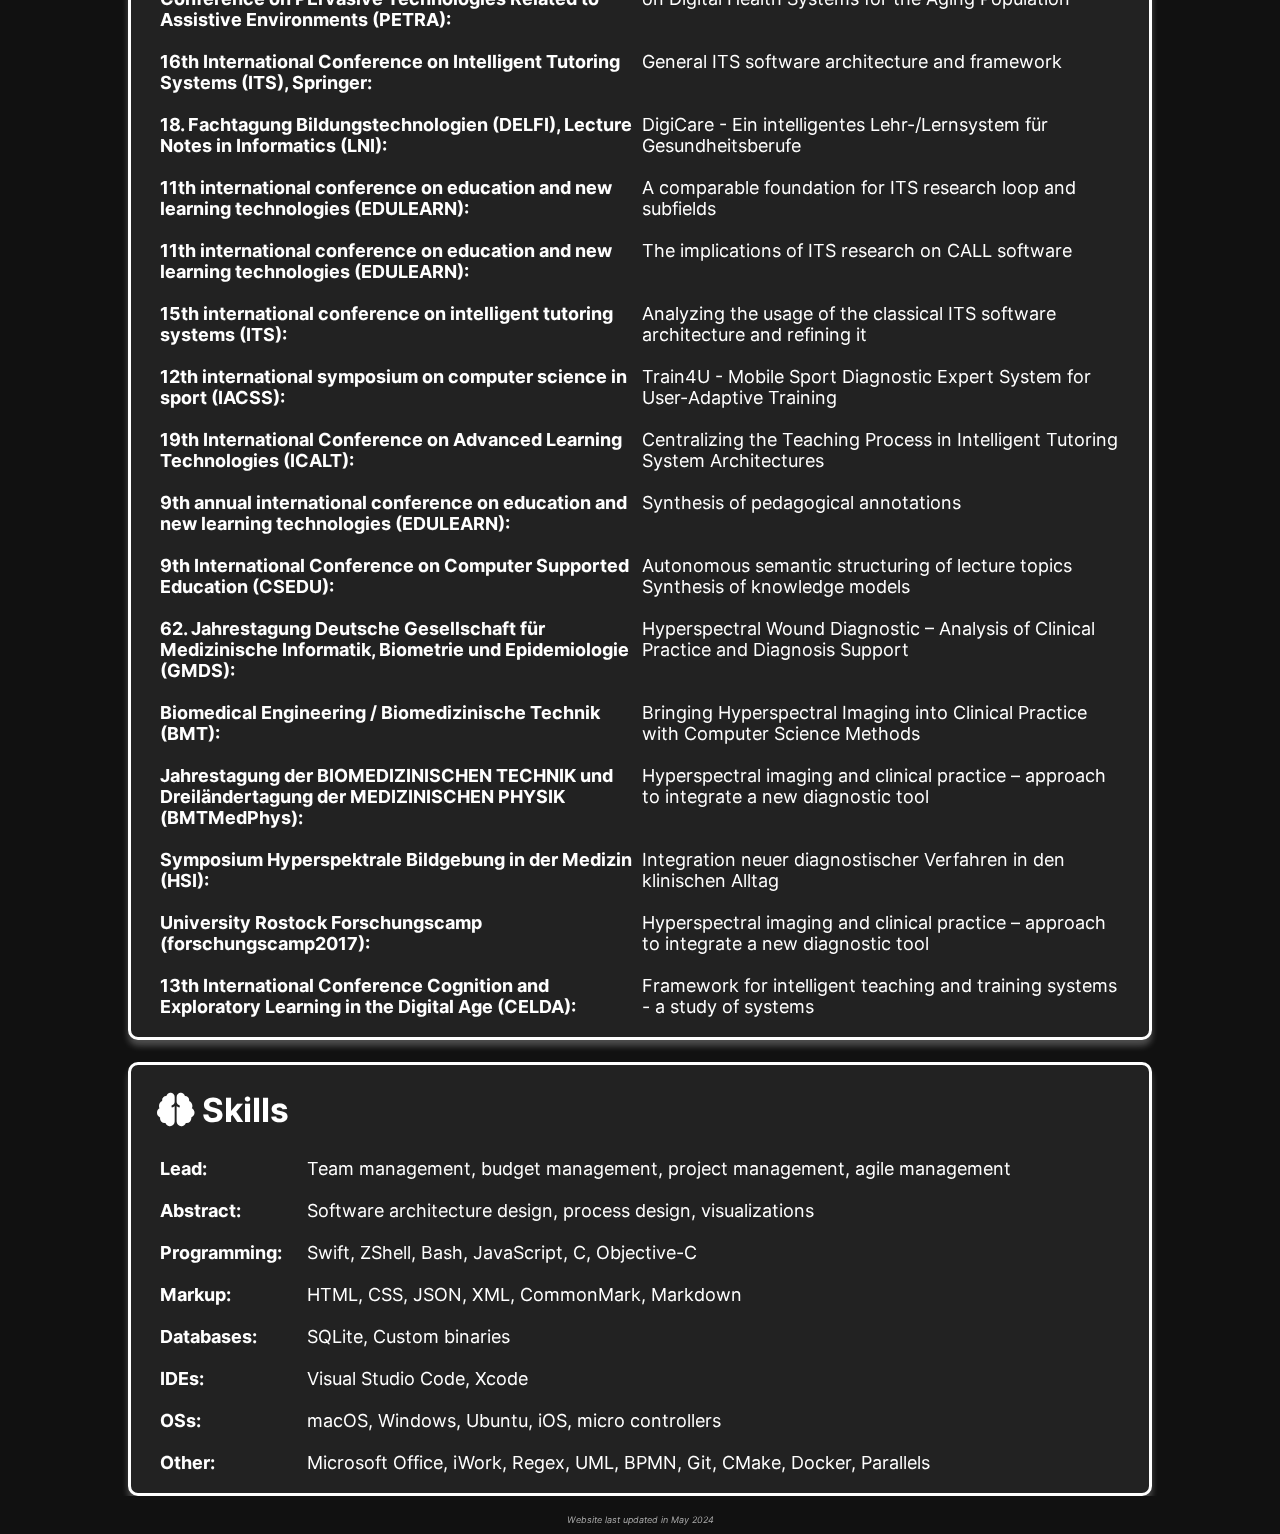
==== commit 7266ad0a: "Added new architect tasks to carrer chapter" ====
--- a/index.html
+++ b/index.html
@@ -118,7 +118,7 @@
 			<table>
 				<tr>
 					<td class="left15"><strong>2023 - now:</strong></td>
-					<td class="right85">Working as a senior iOS engineer at the <em>Commerzbank AG</em>, responsible for the development of the iOS/watchOS apps of the <em>comdirect</em> trademark.</td>
+					<td class="right85">Working as an iOS architect and senior iOS engineer at the <em>Commerzbank AG</em>, responsible for the development and architecture design of the iOS/watchOS apps of the <em>comdirect</em> trademark.</td>
 				</tr>
 				<tr>
 					<td><strong>2022 - 2023:</strong></td>
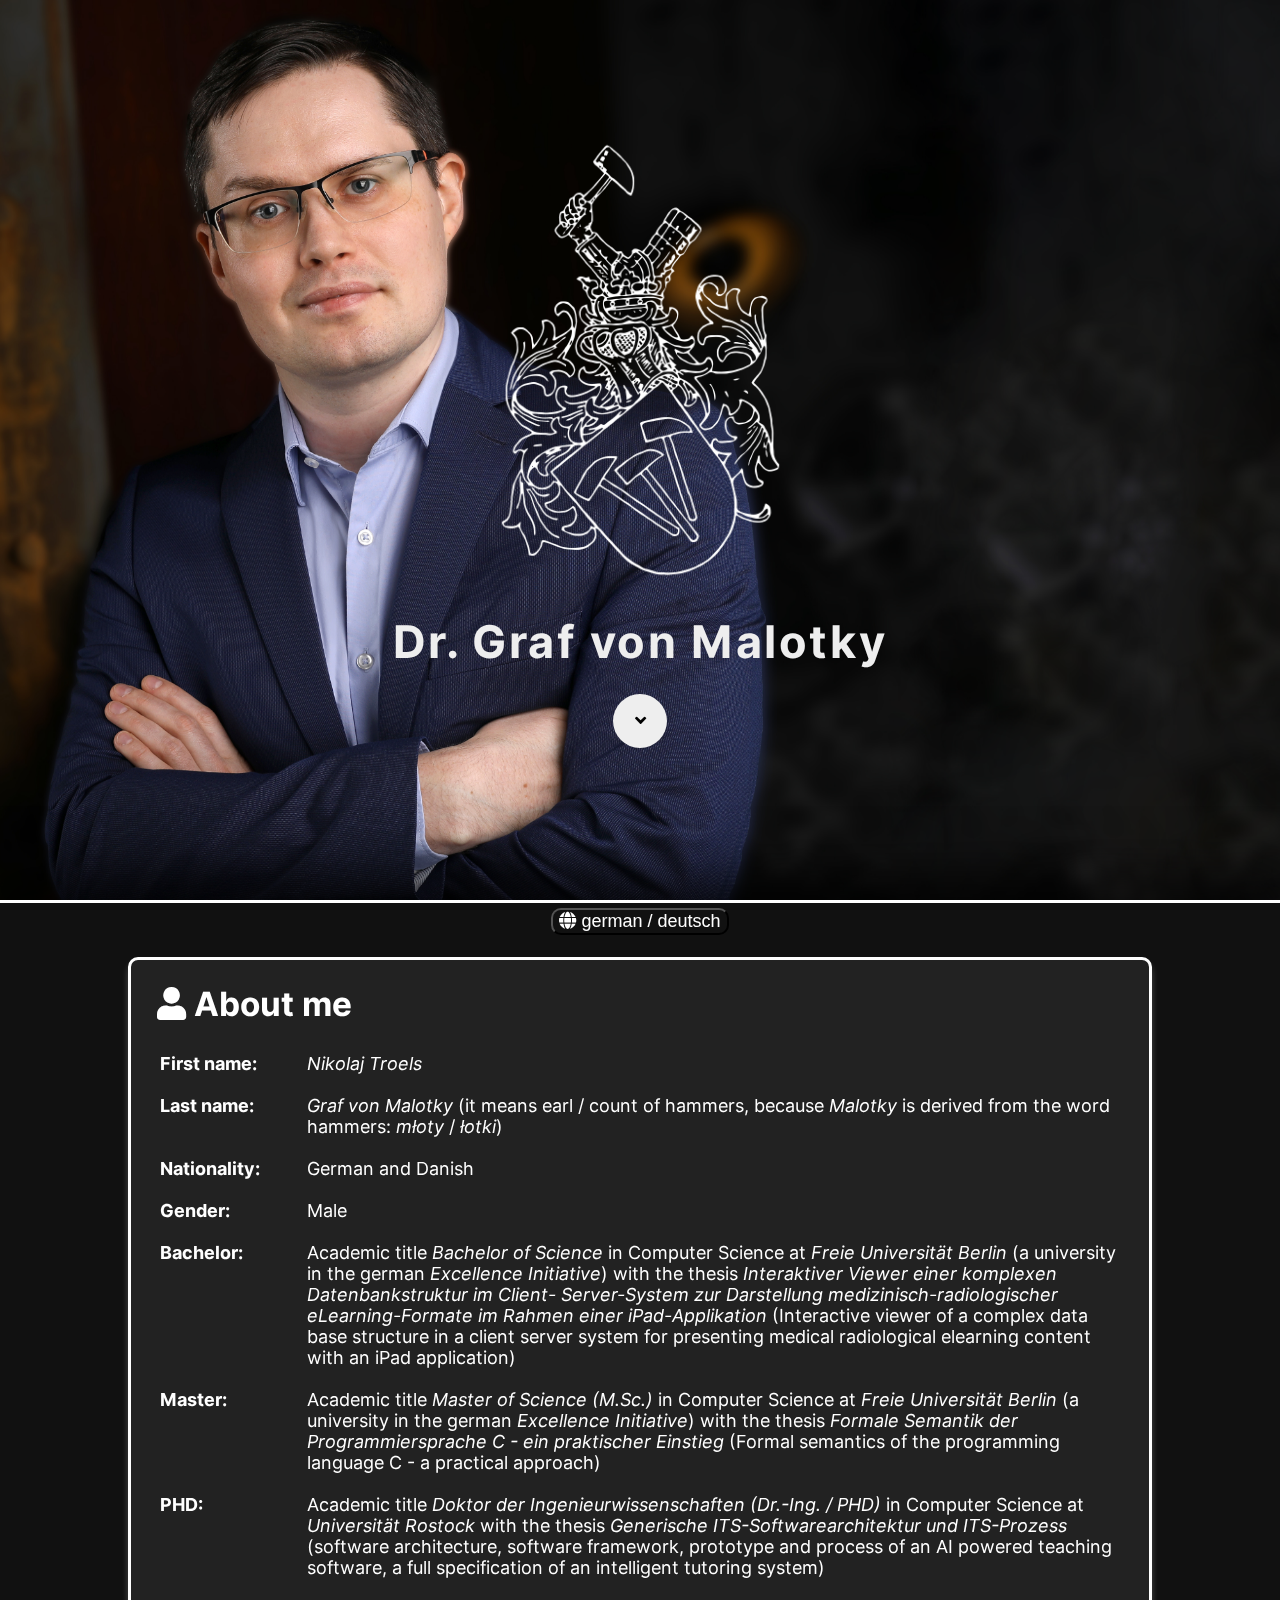
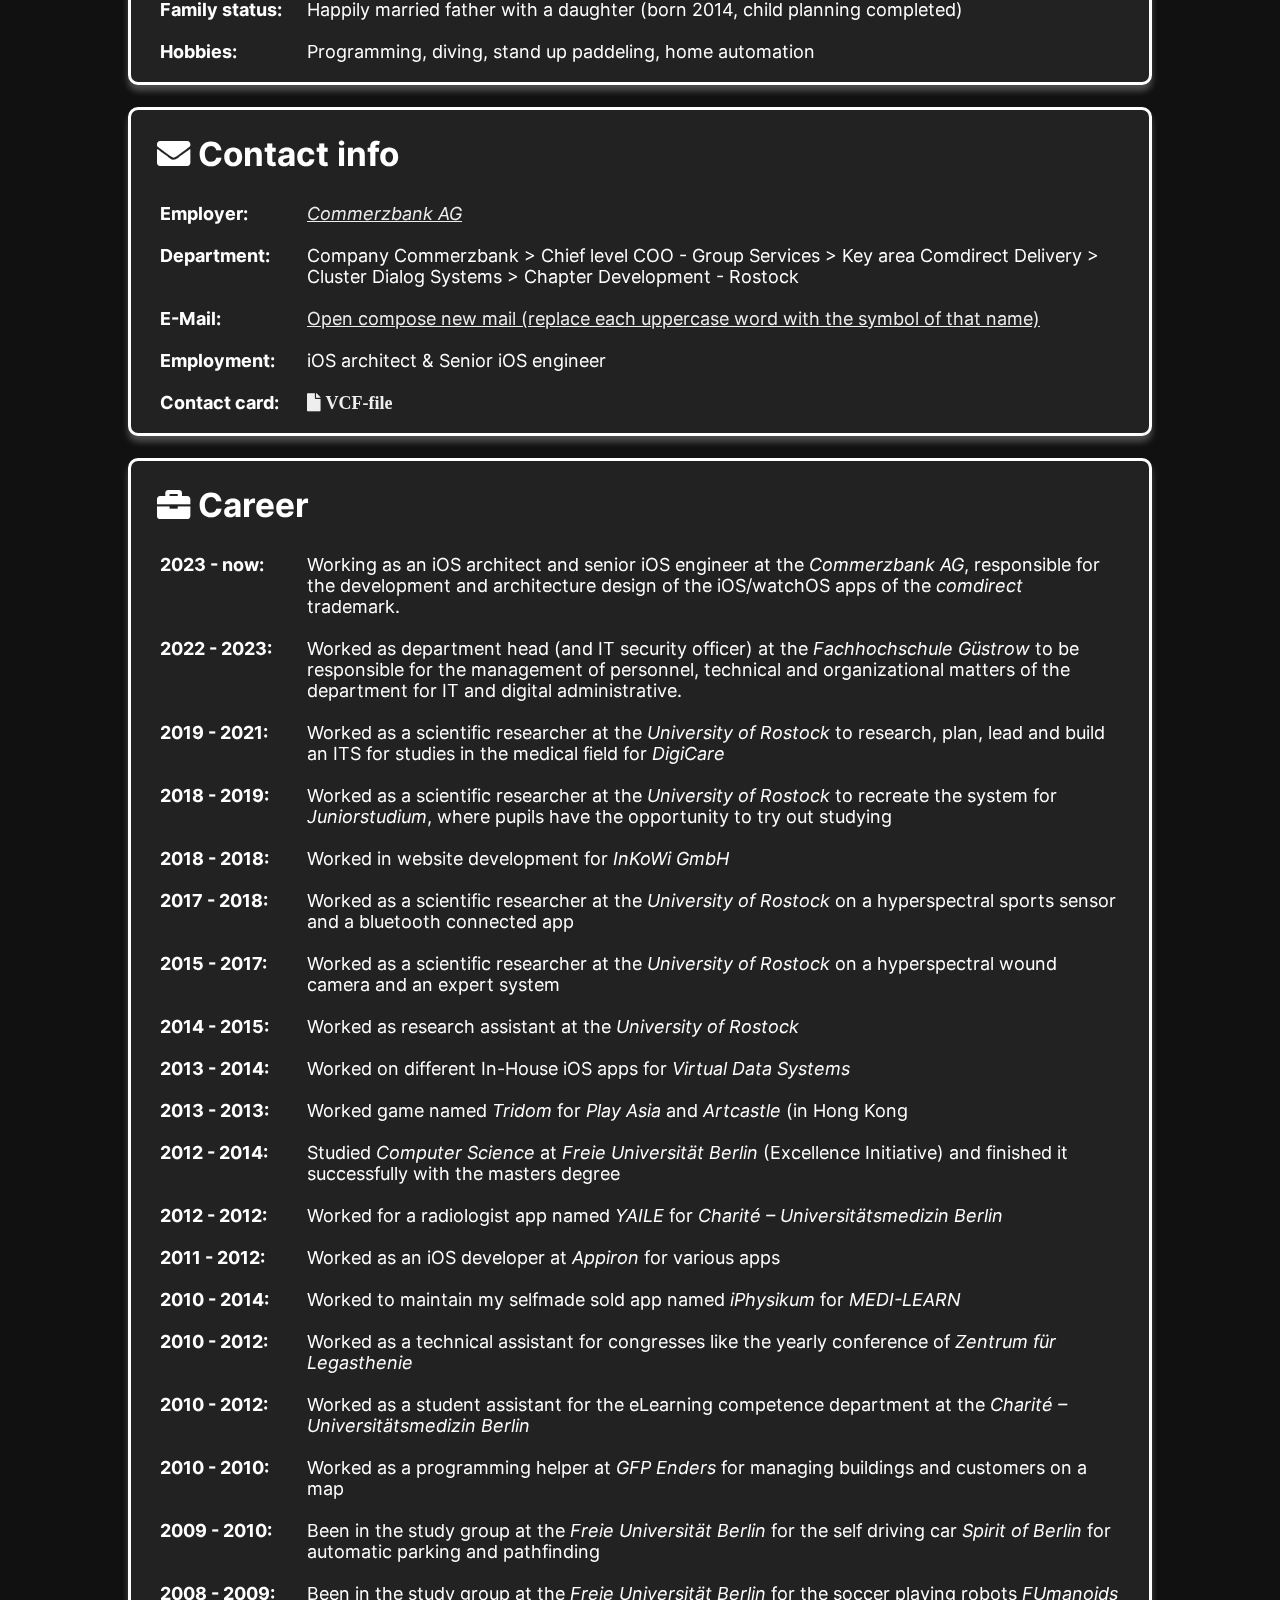
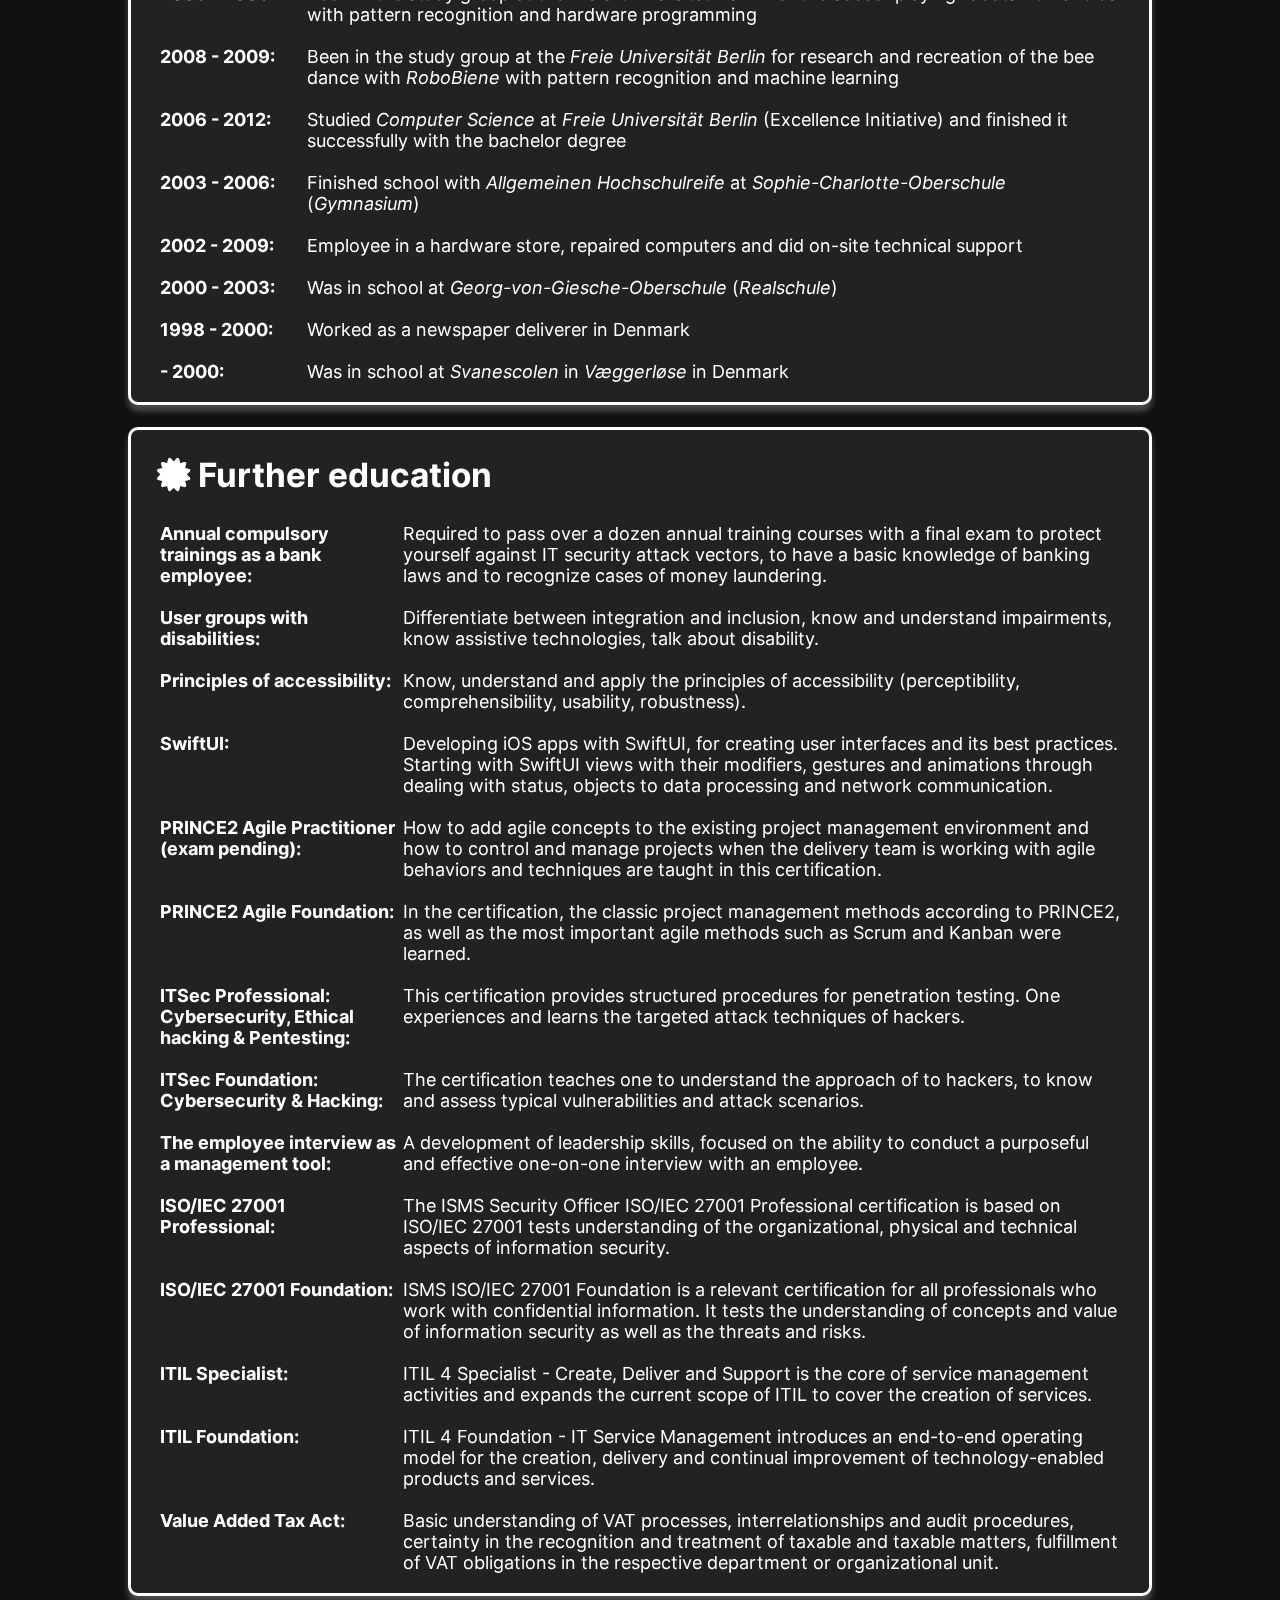
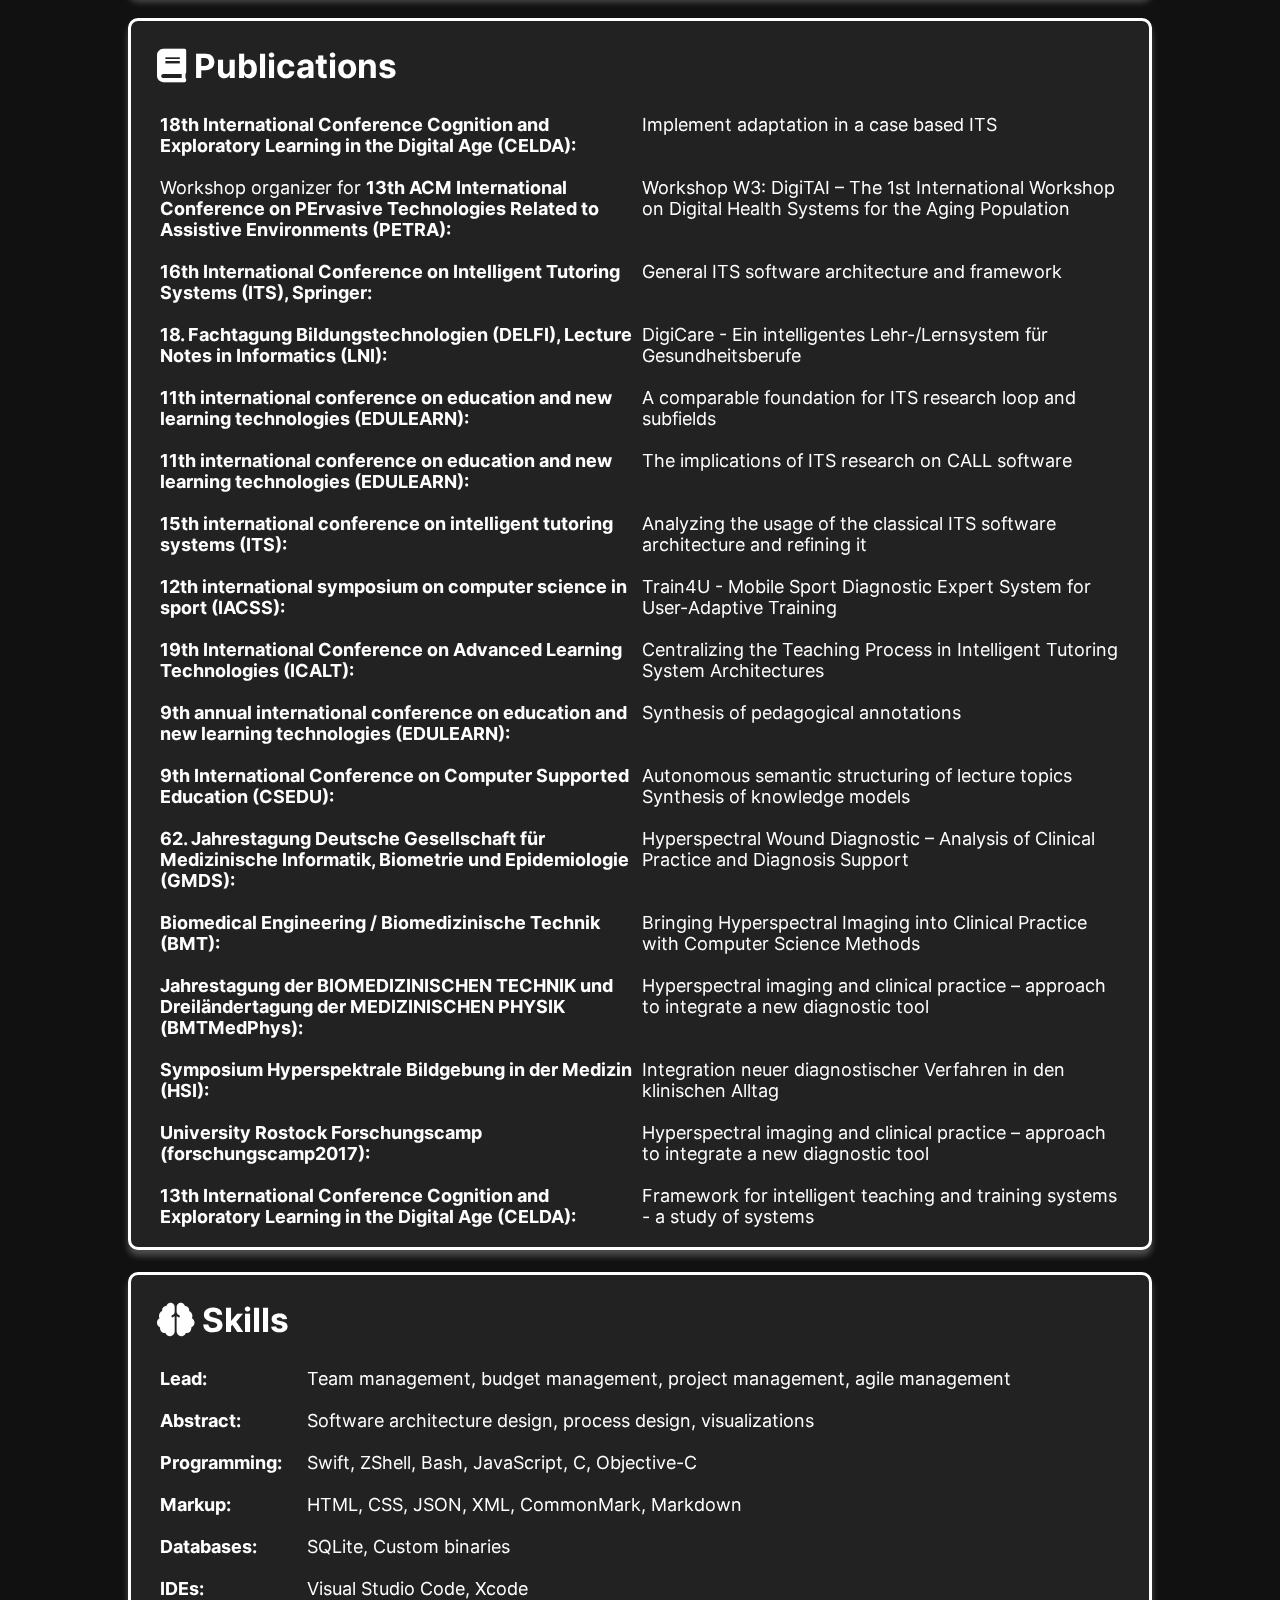
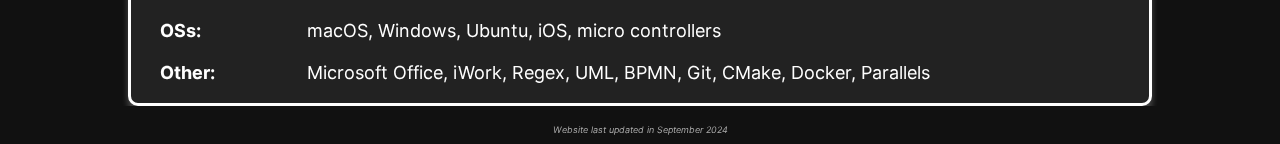
==== commit 495f7634: "Added newer further education" ====
--- a/index.html
+++ b/index.html
@@ -231,8 +231,17 @@
 					<td class="right75">Required to pass over a dozen annual training courses with a final exam to protect yourself against IT security attack vectors, to have a basic knowledge of banking laws and to recognize cases of money laundering.</td>
 				</tr>
 				<tr>
+					<td><strong>User groups with disabilities:</strong></td>
+					<td>Differentiate between integration and inclusion, know and understand impairments, know assistive technologies, talk about disability.</td>
+				</tr>
+				<tr>
+					<td><strong>Principles of accessibility:</strong></td>
+					<td>Know, understand and apply the principles of accessibility (perceptibility, comprehensibility, usability, robustness).</td>
+				</tr>
+				<tr>
 					<td><strong>SwiftUI:</strong></td>
 					<td>Developing iOS apps with SwiftUI, for creating user interfaces and its best practices. Starting with SwiftUI views with their modifiers, gestures and animations through dealing with status, objects to data processing and network communication.</td>
+				</tr>
 				<tr>
 					<td><strong>PRINCE2 Agile Practitioner (exam pending):</strong></td>
 					<td>How to add agile concepts to the existing project management environment and how to control and manage projects when the delivery team is working with agile behaviors and techniques are taught in this certification.</td>
@@ -269,6 +278,10 @@
 					<td><strong>ITIL Foundation:</strong></td>
 					<td>ITIL 4 Foundation - IT Service Management introduces an end-to-end operating model for the creation, delivery and continual improvement of technology-enabled products and services.</td>
 				</tr>
+				<tr>
+					<td><strong>Value Added Tax Act:</strong></td>
+					<td>Basic understanding of VAT processes, interrelationships and audit procedures, certainty in the recognition and treatment of taxable and taxable matters, fulfillment of VAT obligations in the respective department or organizational unit.</td>
+				</tr>
 			</table>
 		</div>
 
@@ -386,7 +399,7 @@
 	</div>
 
 	<!-- Footer area -->
-	<div id="footer-div">Website last updated in May 2024</div>
+	<div id="footer-div">Website last updated in September 2024</div>
 </body>
 
 </html>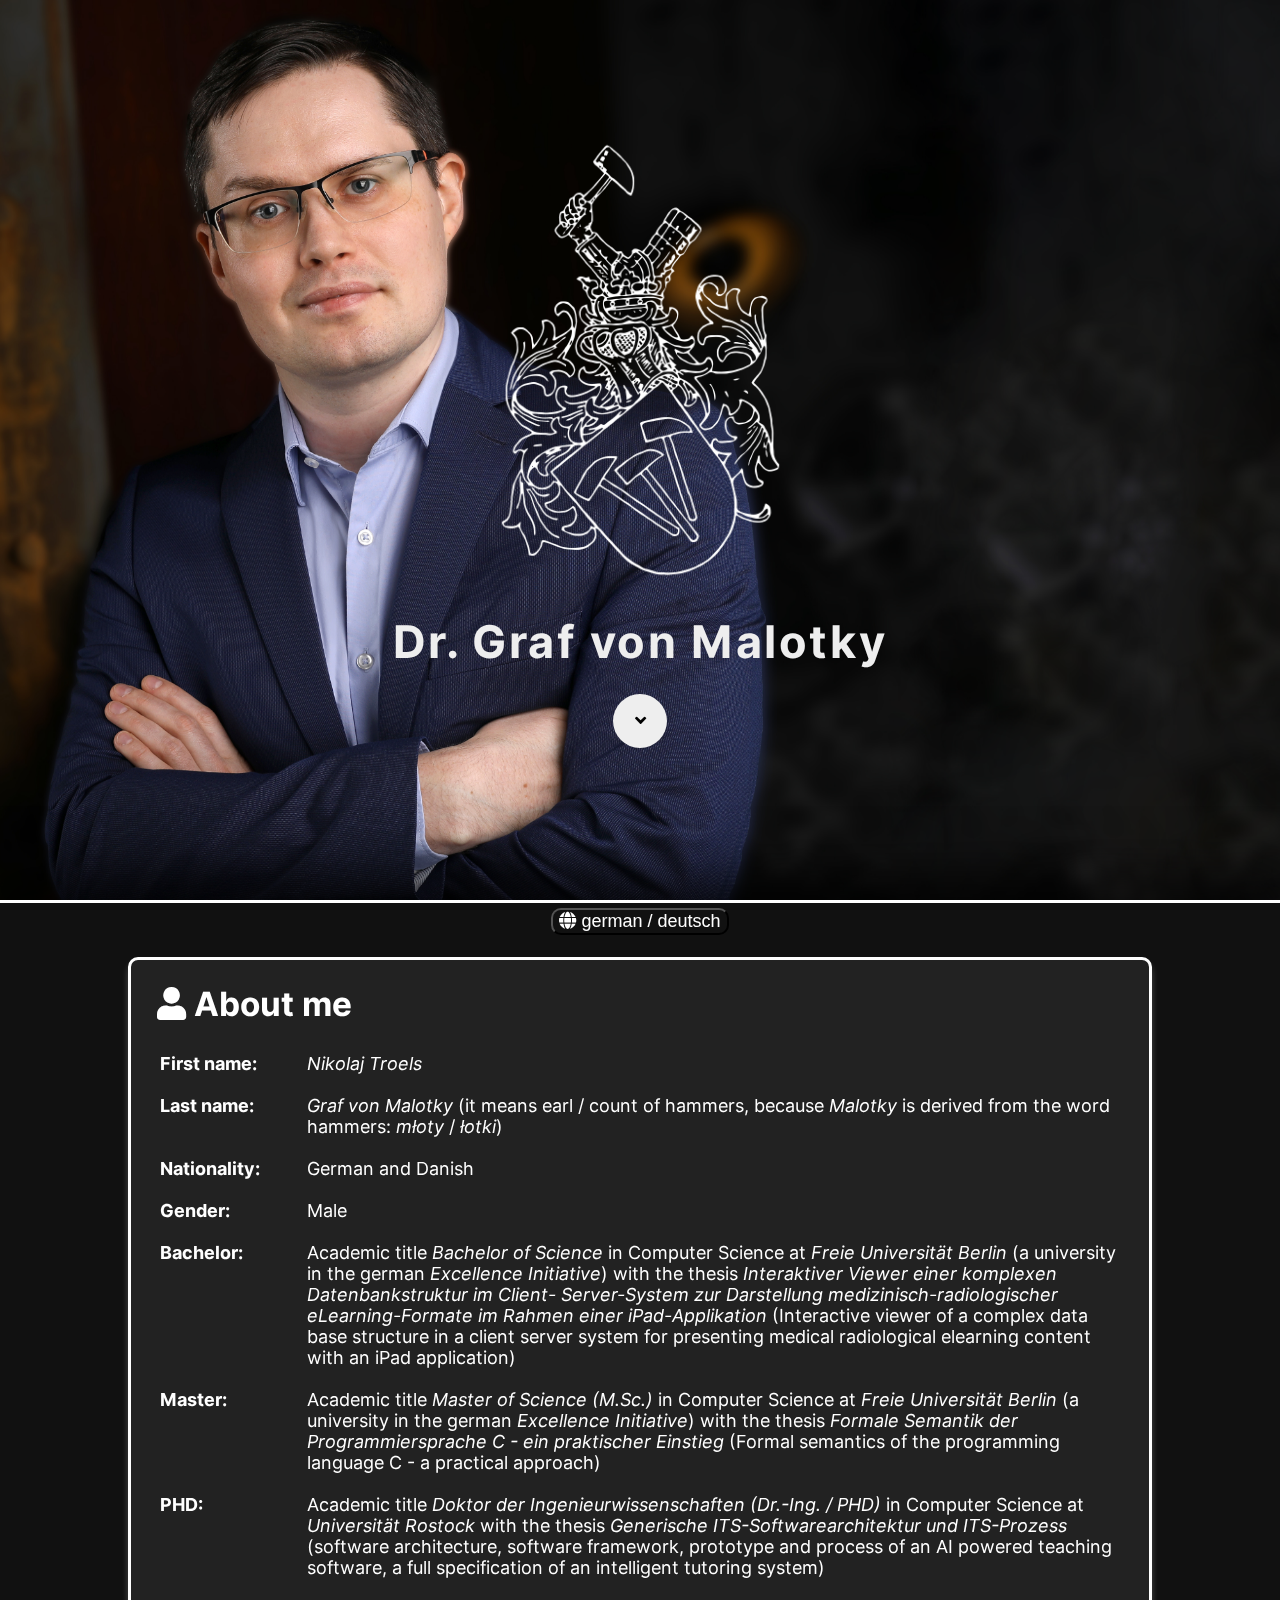
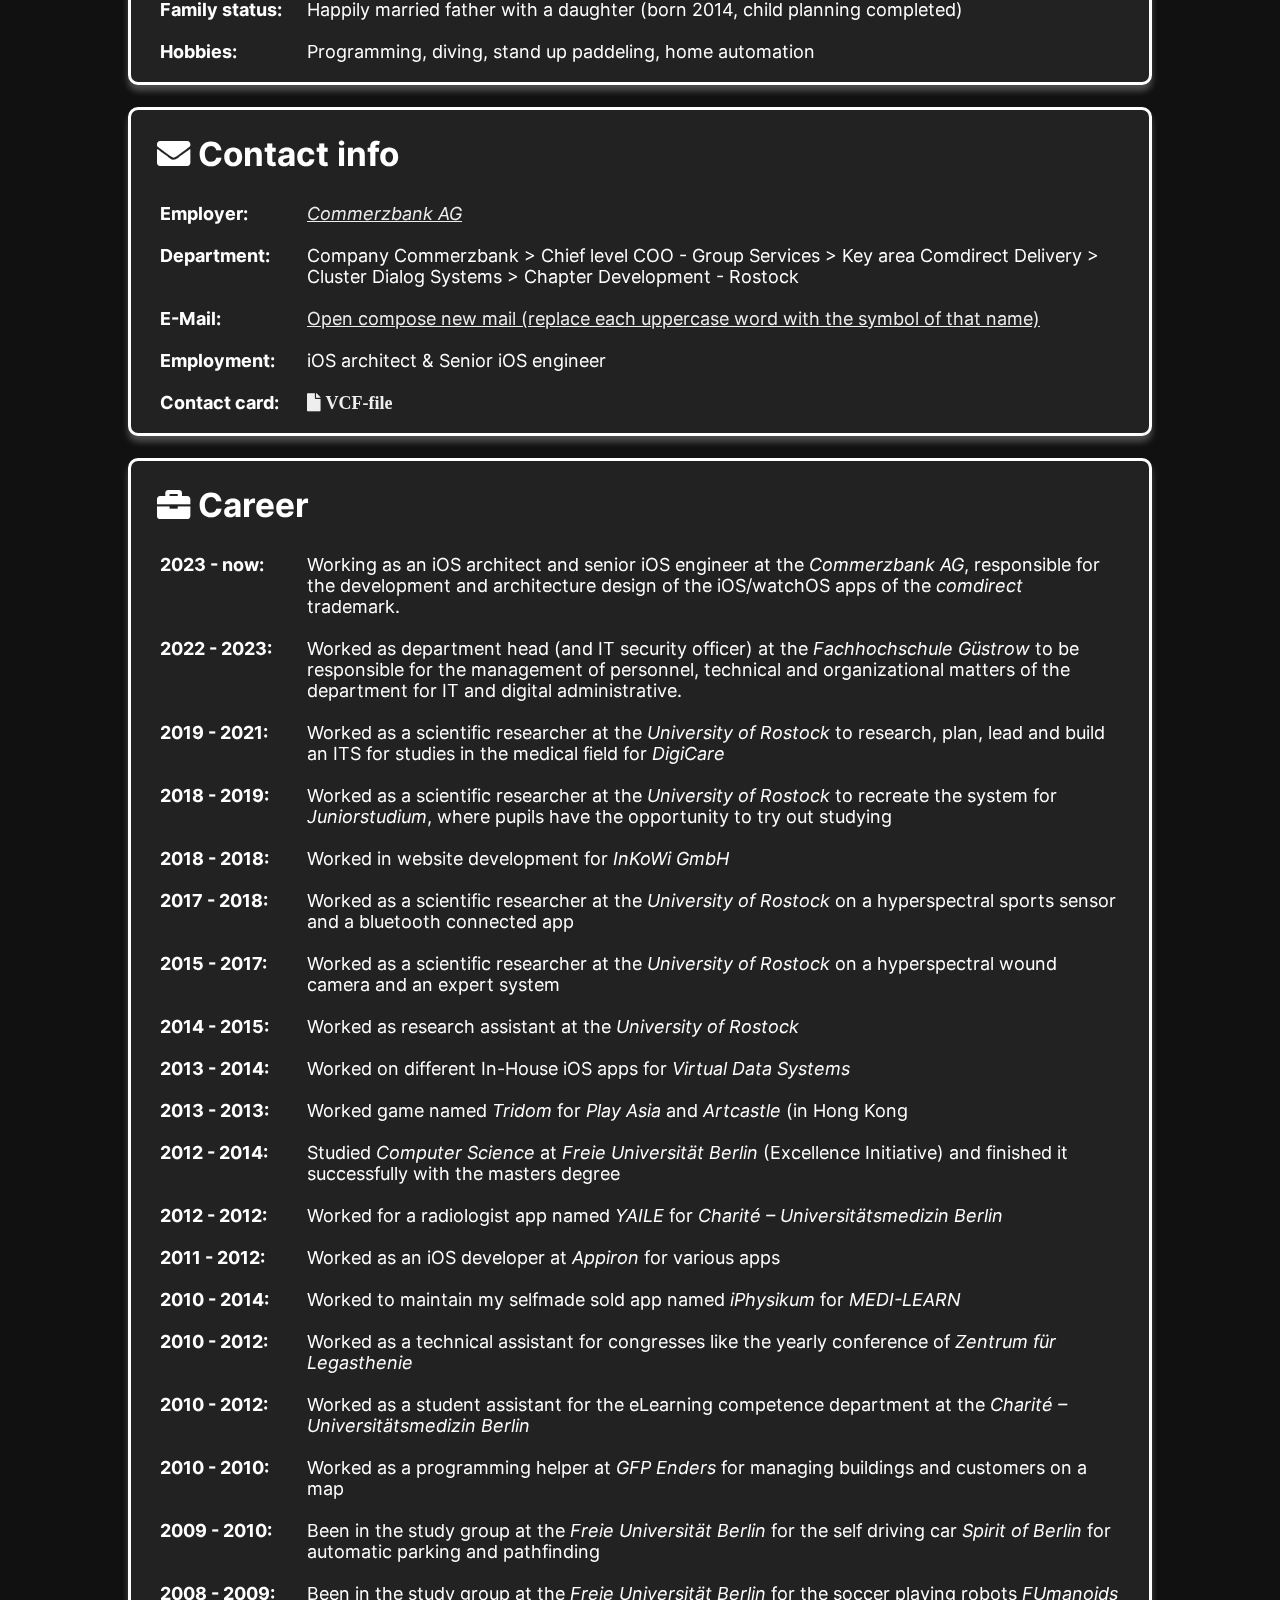
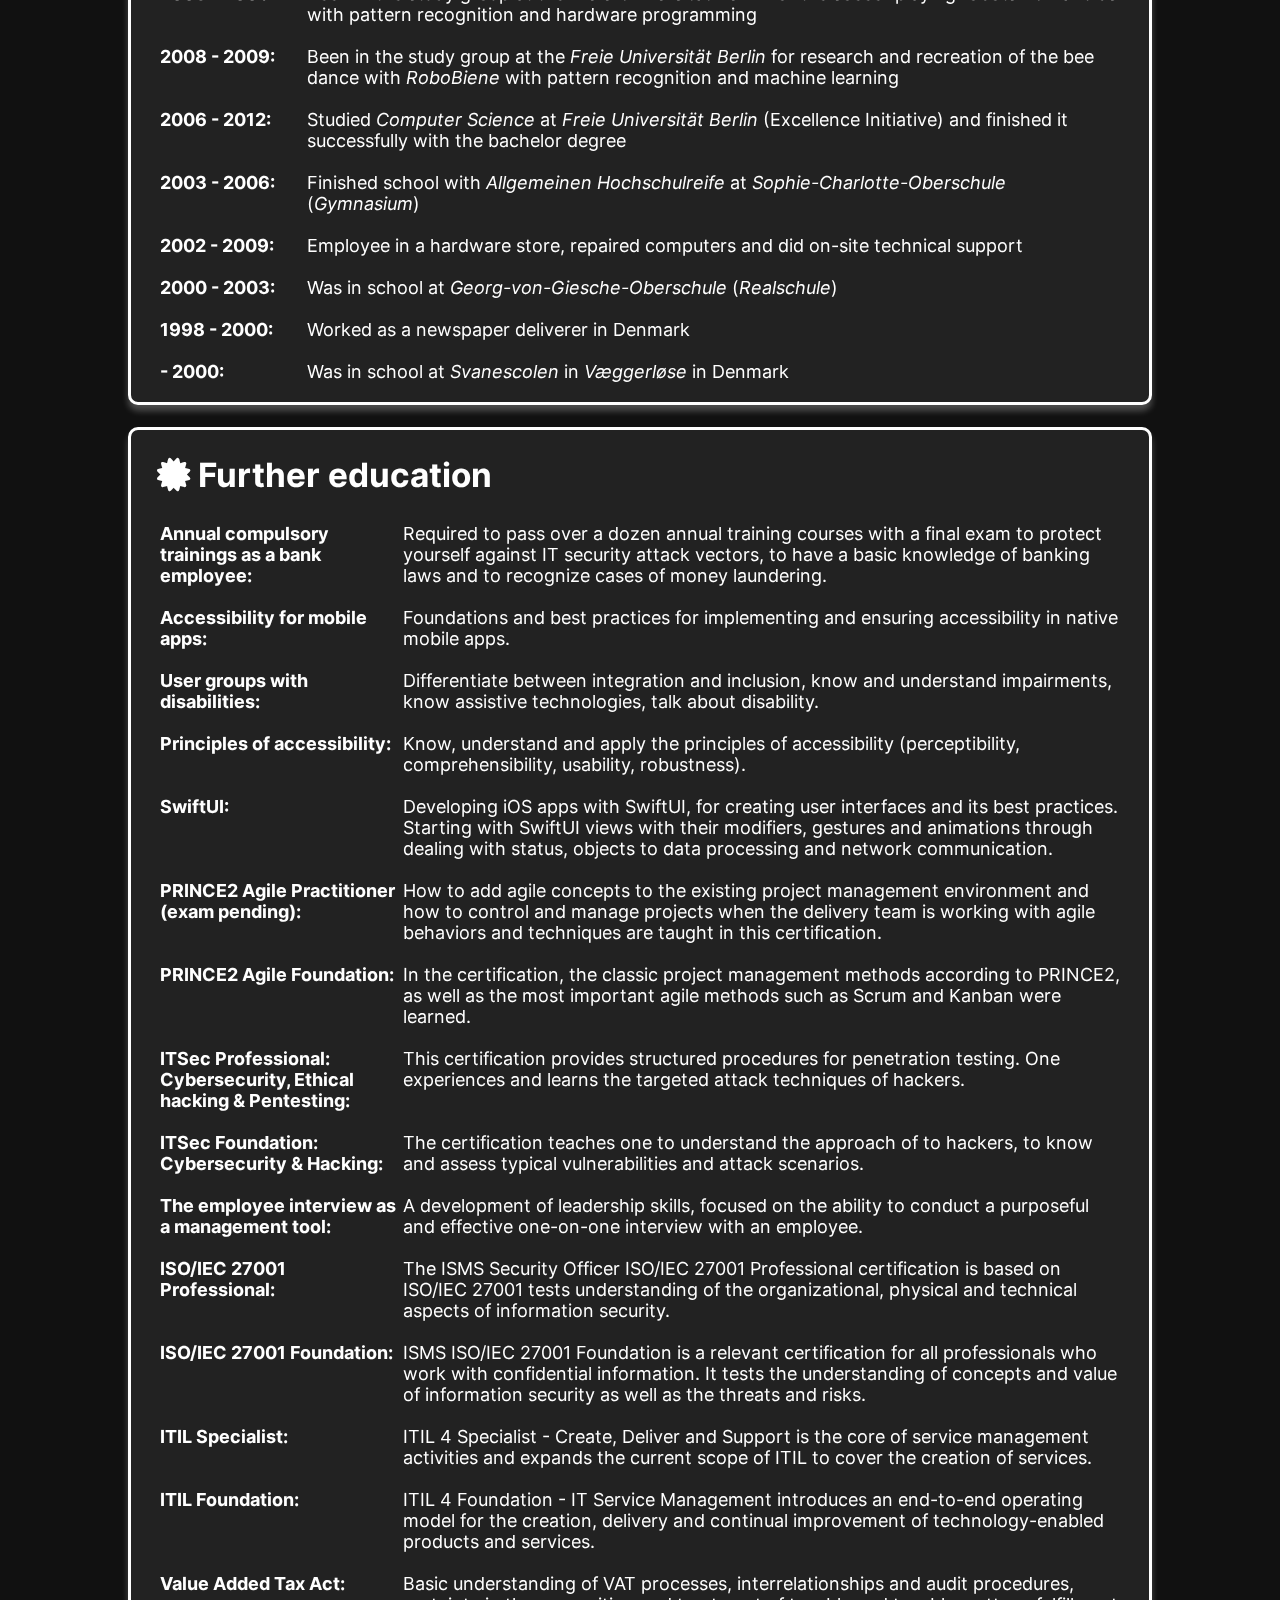
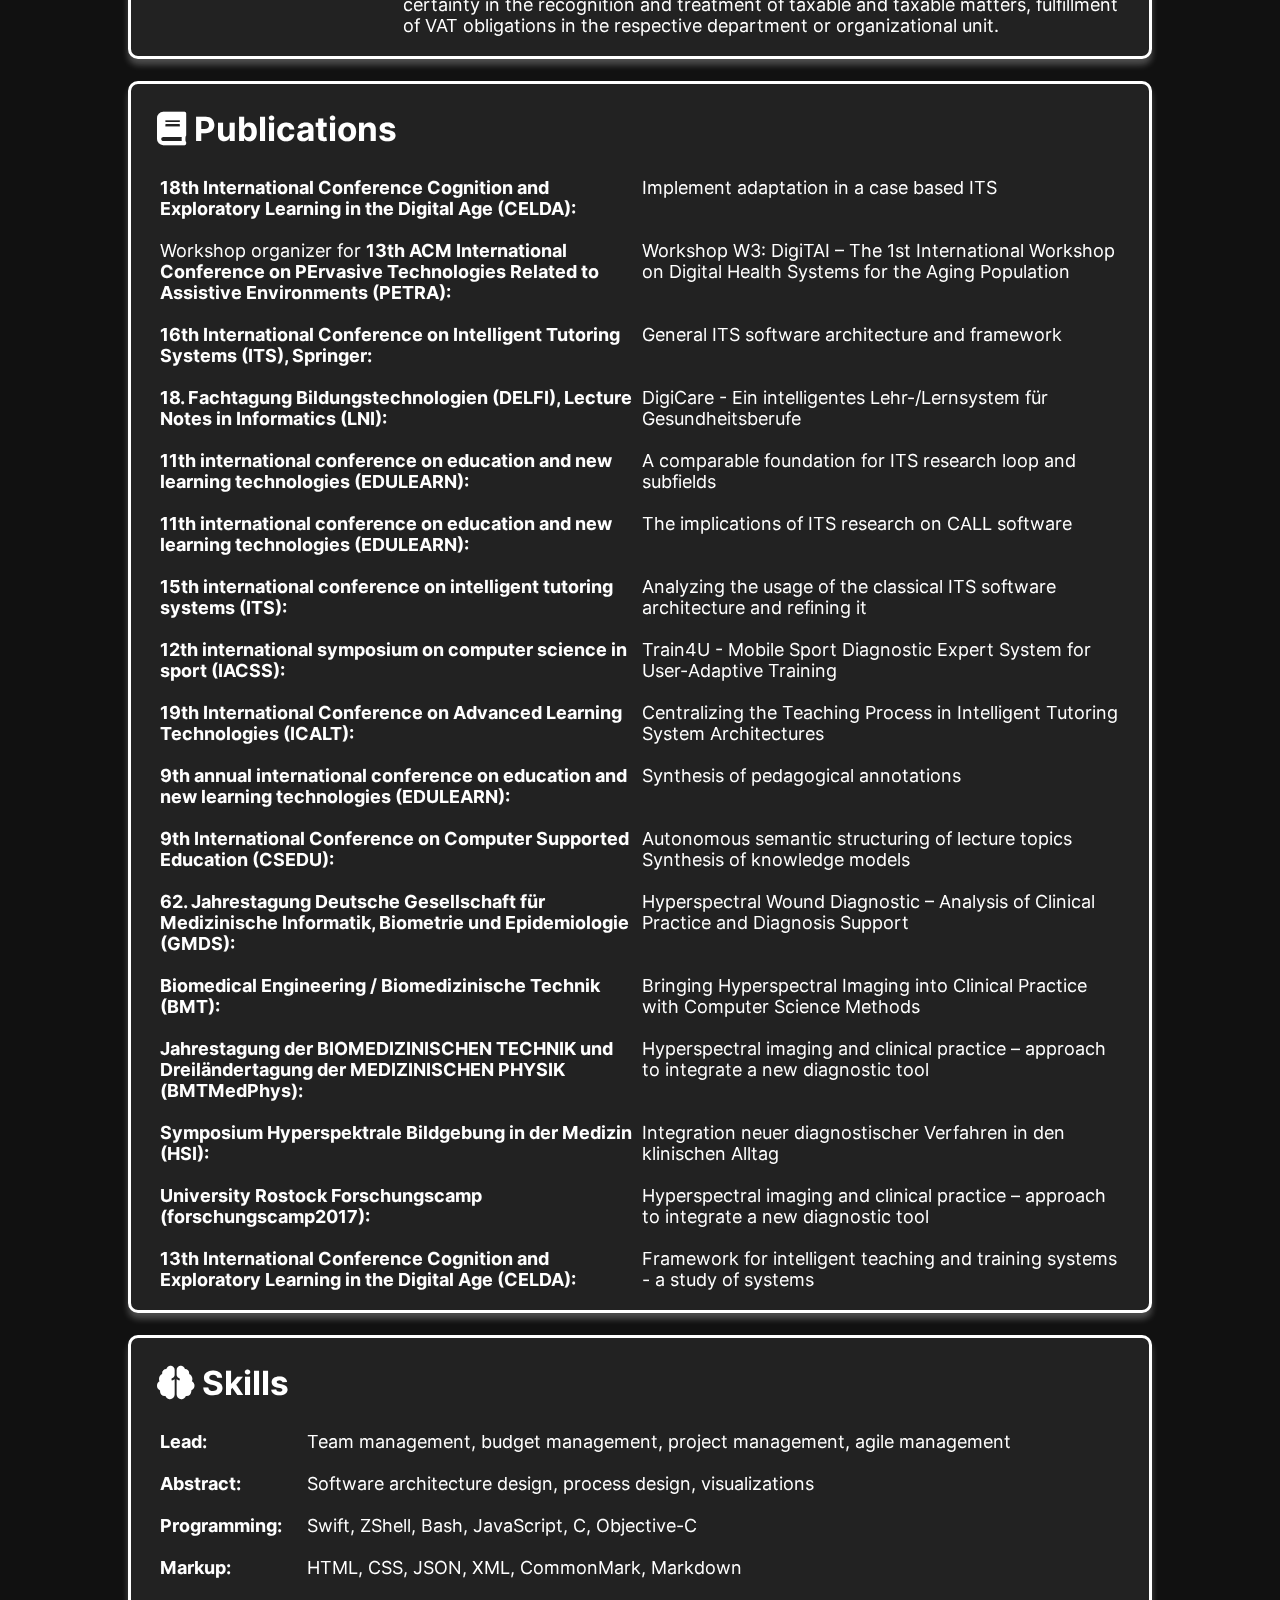
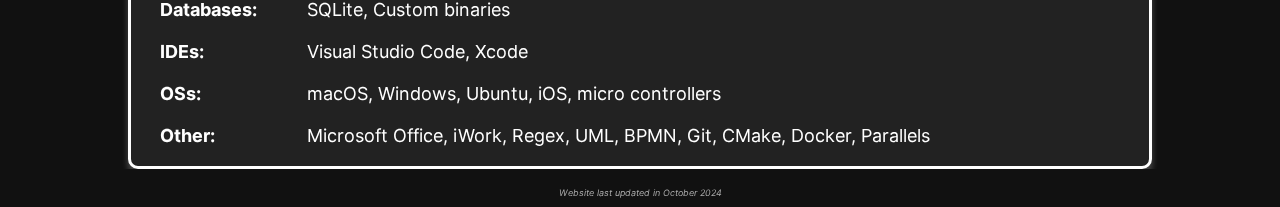
==== commit 6434c64f: "Added further education" ====
--- a/index.html
+++ b/index.html
@@ -231,6 +231,10 @@
 					<td class="right75">Required to pass over a dozen annual training courses with a final exam to protect yourself against IT security attack vectors, to have a basic knowledge of banking laws and to recognize cases of money laundering.</td>
 				</tr>
 				<tr>
+					<td><strong>Accessibility for mobile apps:</strong></td>
+					<td>Foundations and best practices for implementing and ensuring accessibility in native mobile apps.</td>
+				</tr>
+				<tr>
 					<td><strong>User groups with disabilities:</strong></td>
 					<td>Differentiate between integration and inclusion, know and understand impairments, know assistive technologies, talk about disability.</td>
 				</tr>
@@ -399,7 +403,7 @@
 	</div>
 
 	<!-- Footer area -->
-	<div id="footer-div">Website last updated in September 2024</div>
+	<div id="footer-div">Website last updated in October 2024</div>
 </body>
 
 </html>